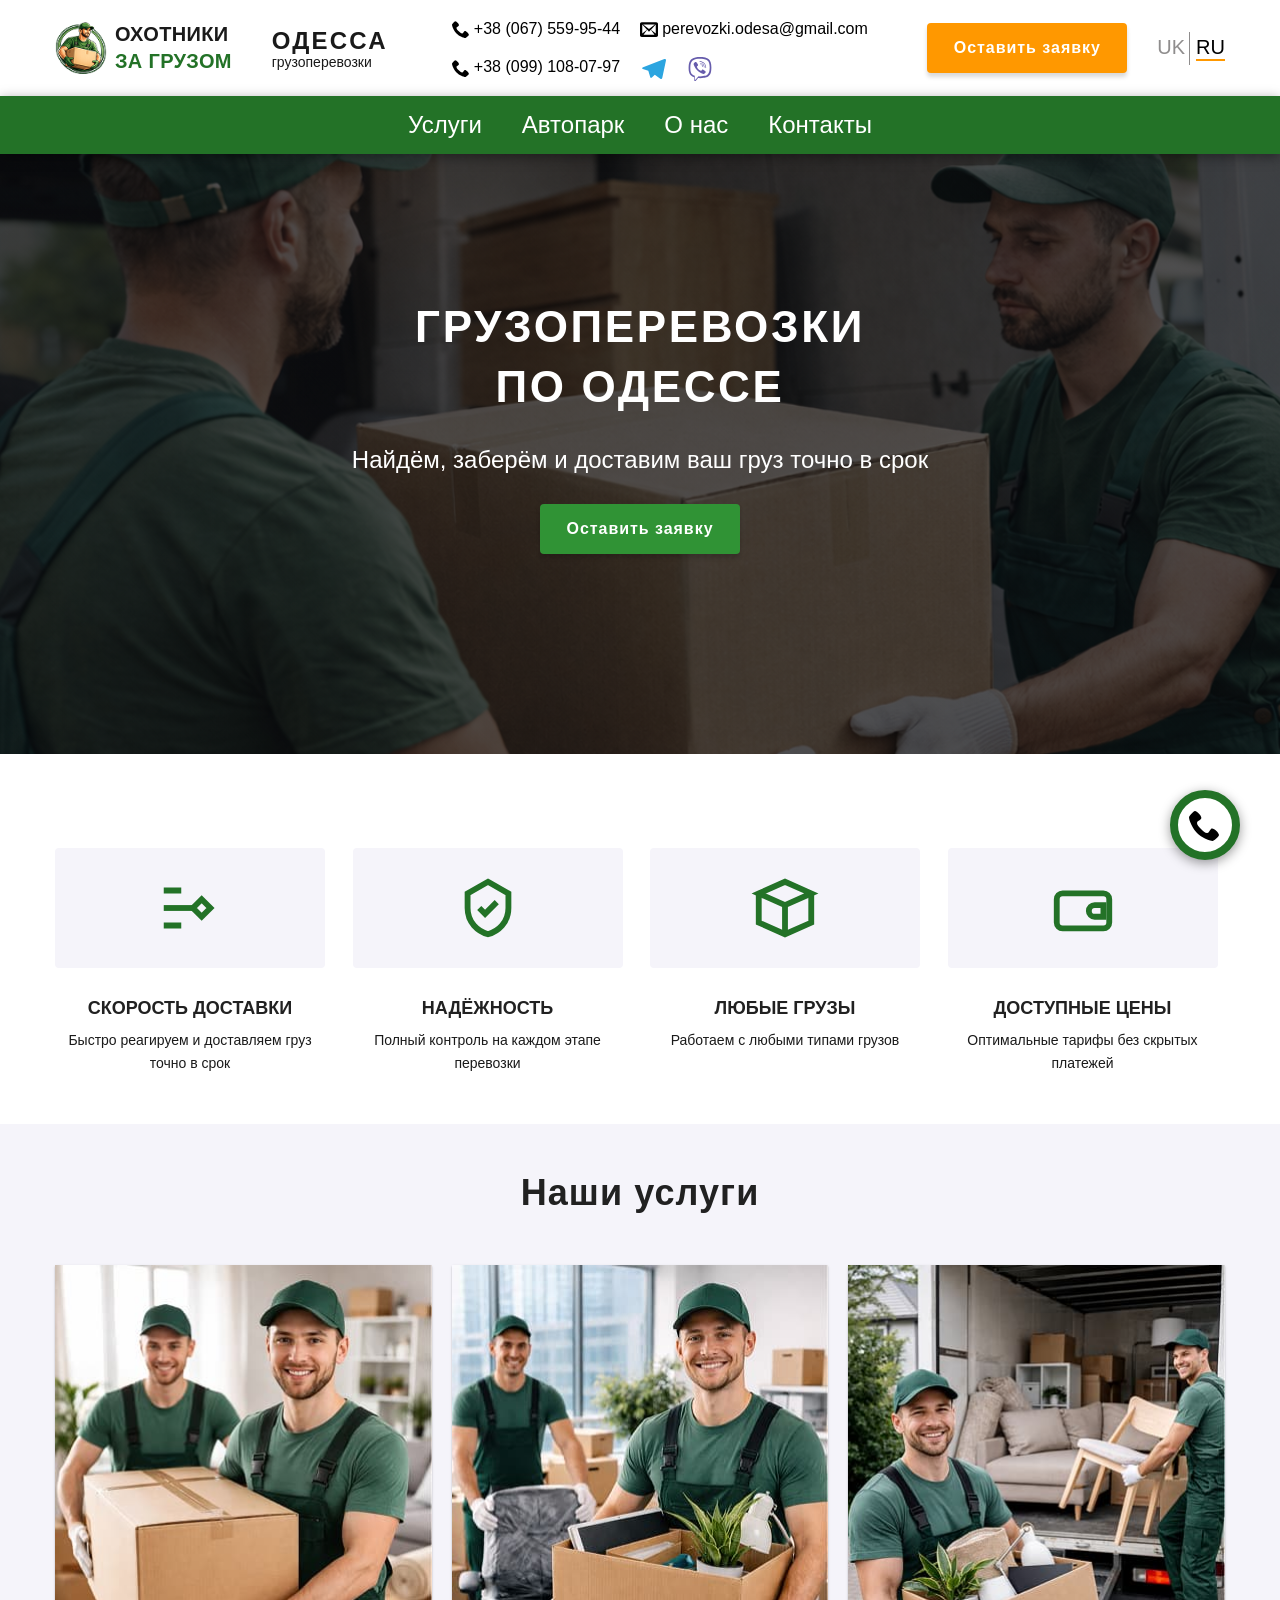
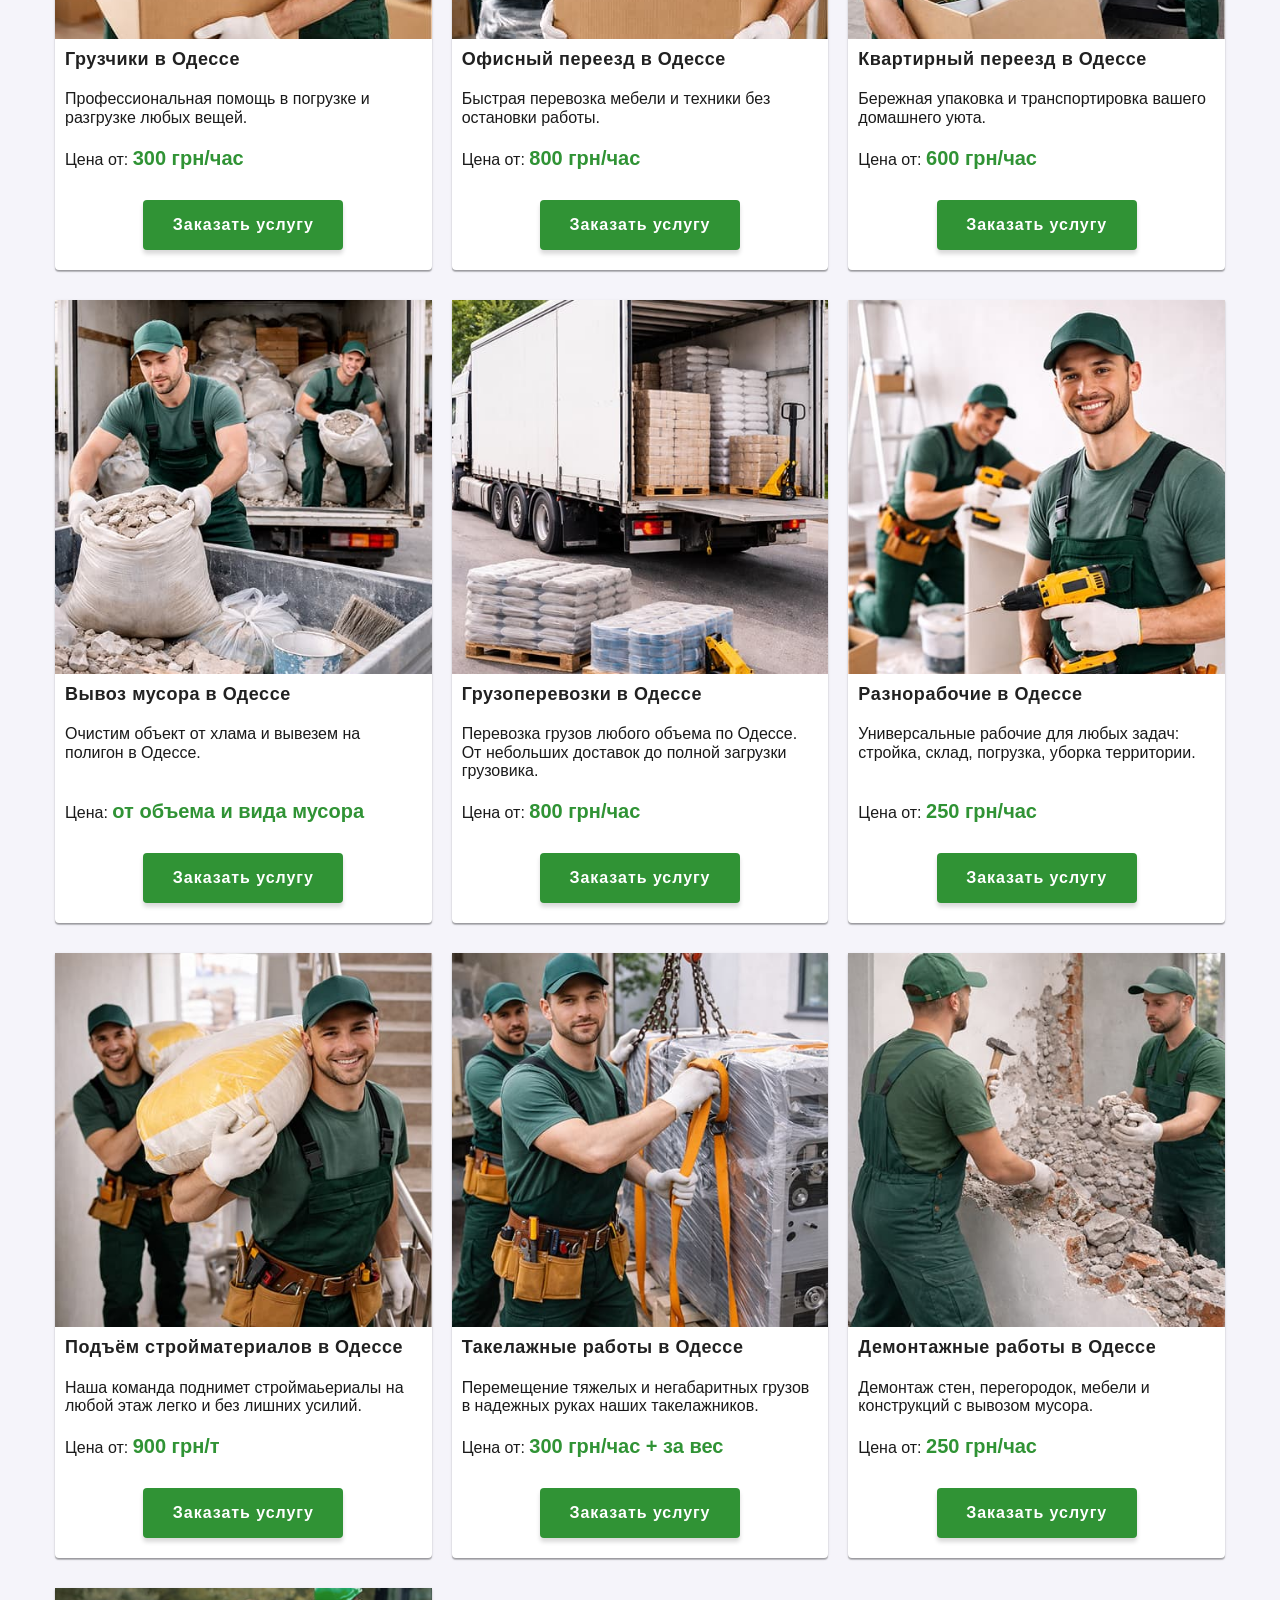
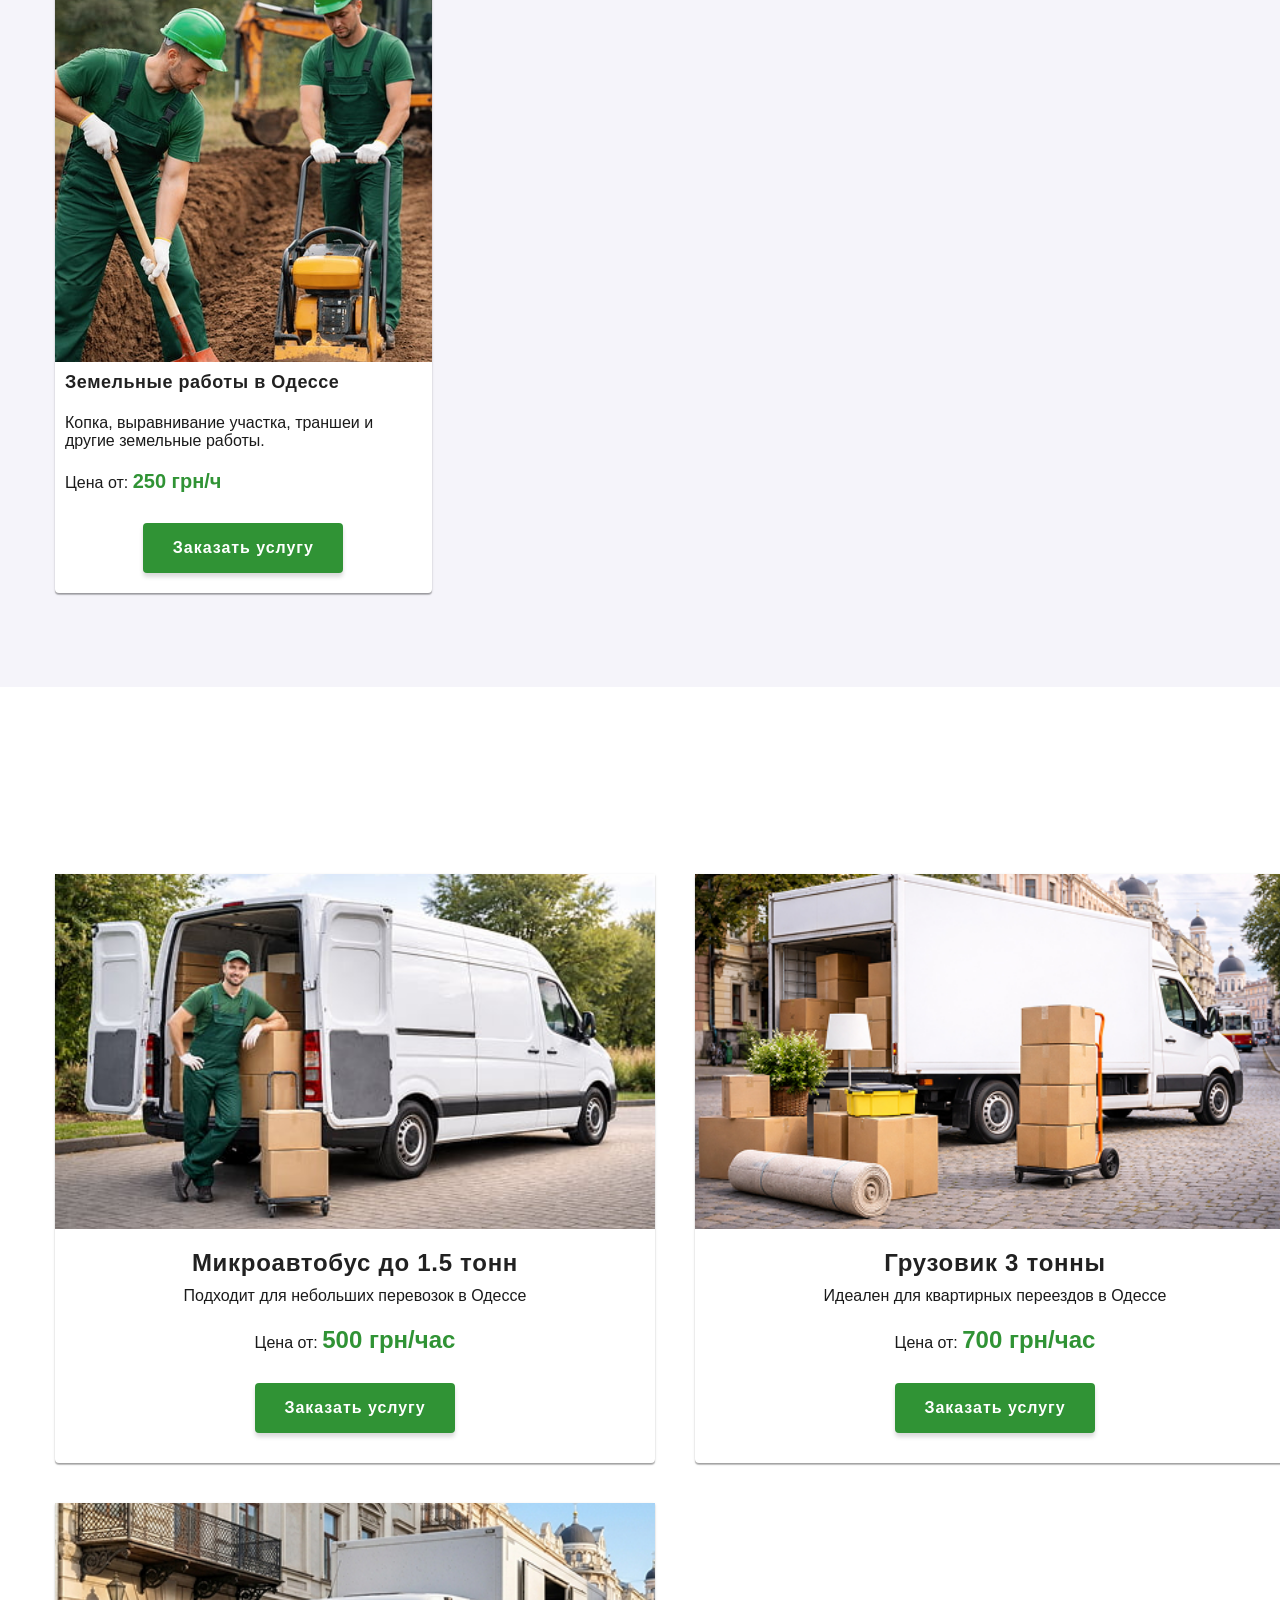
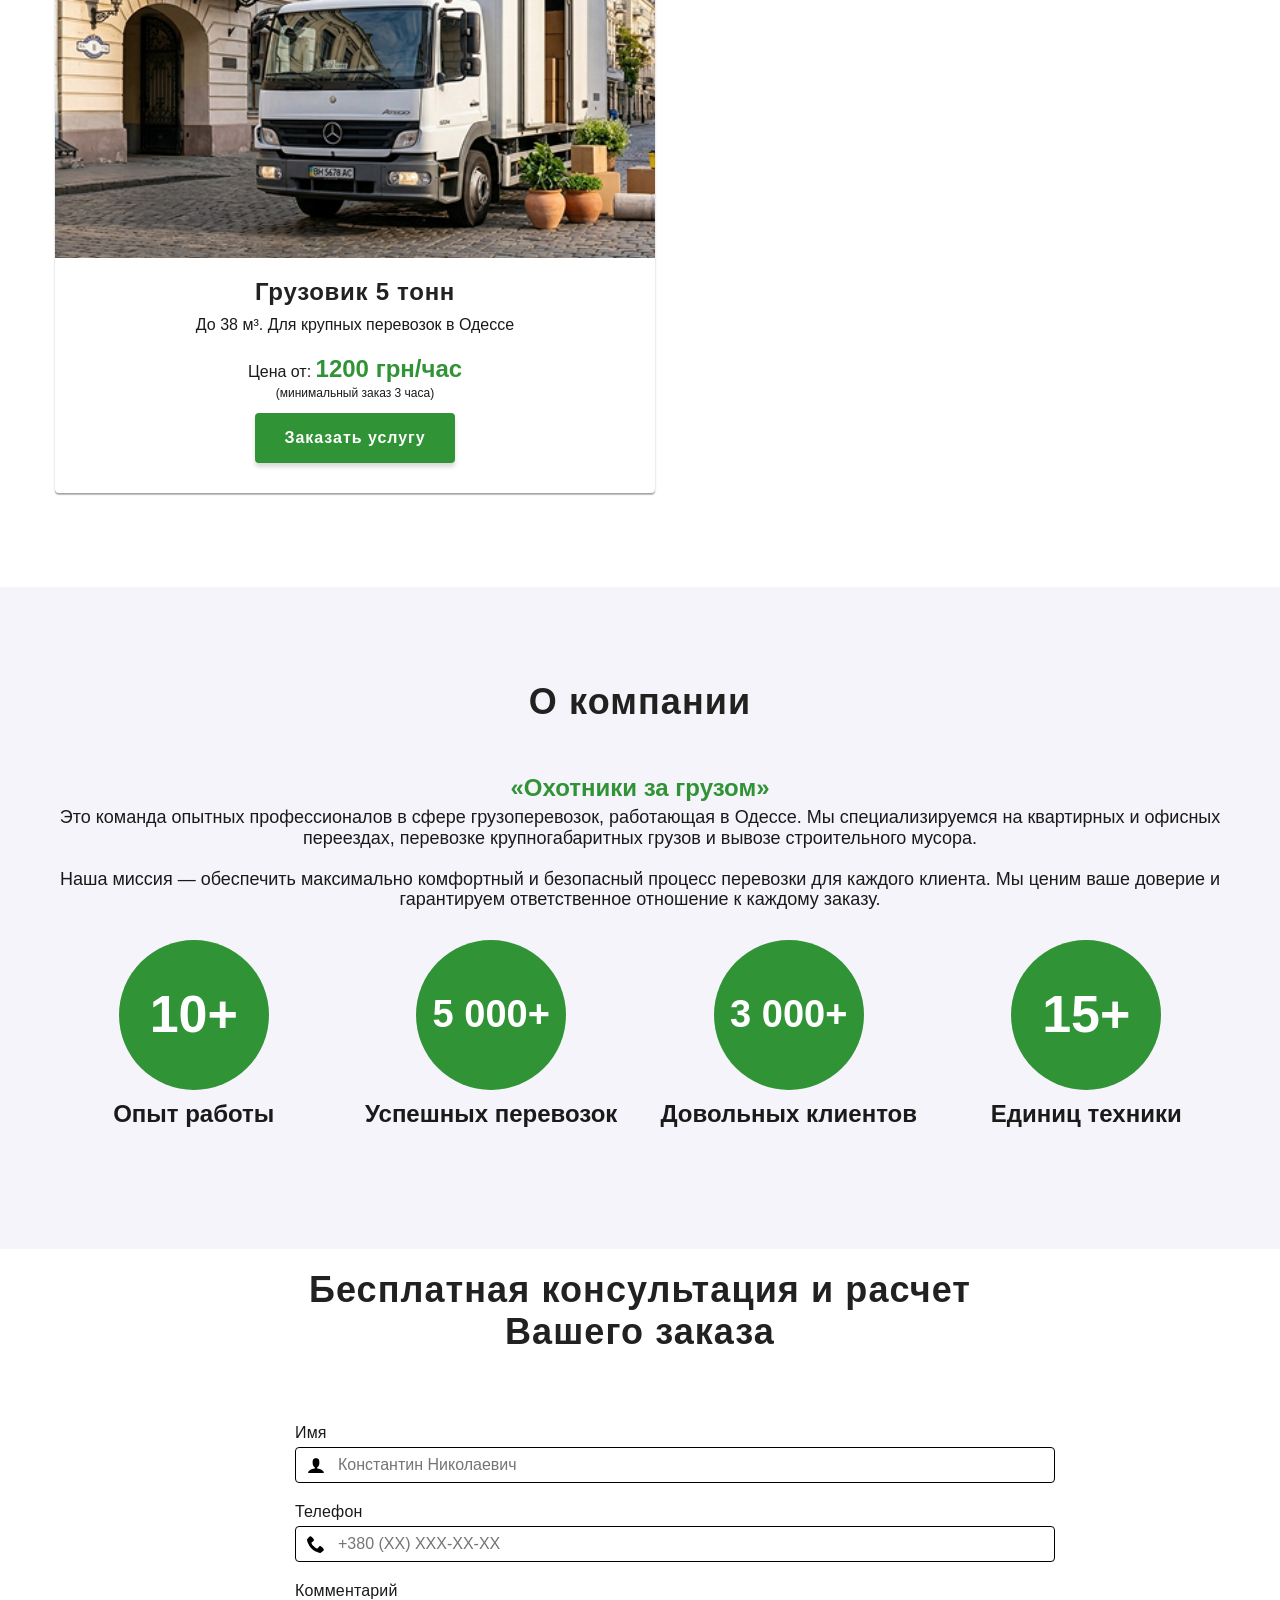
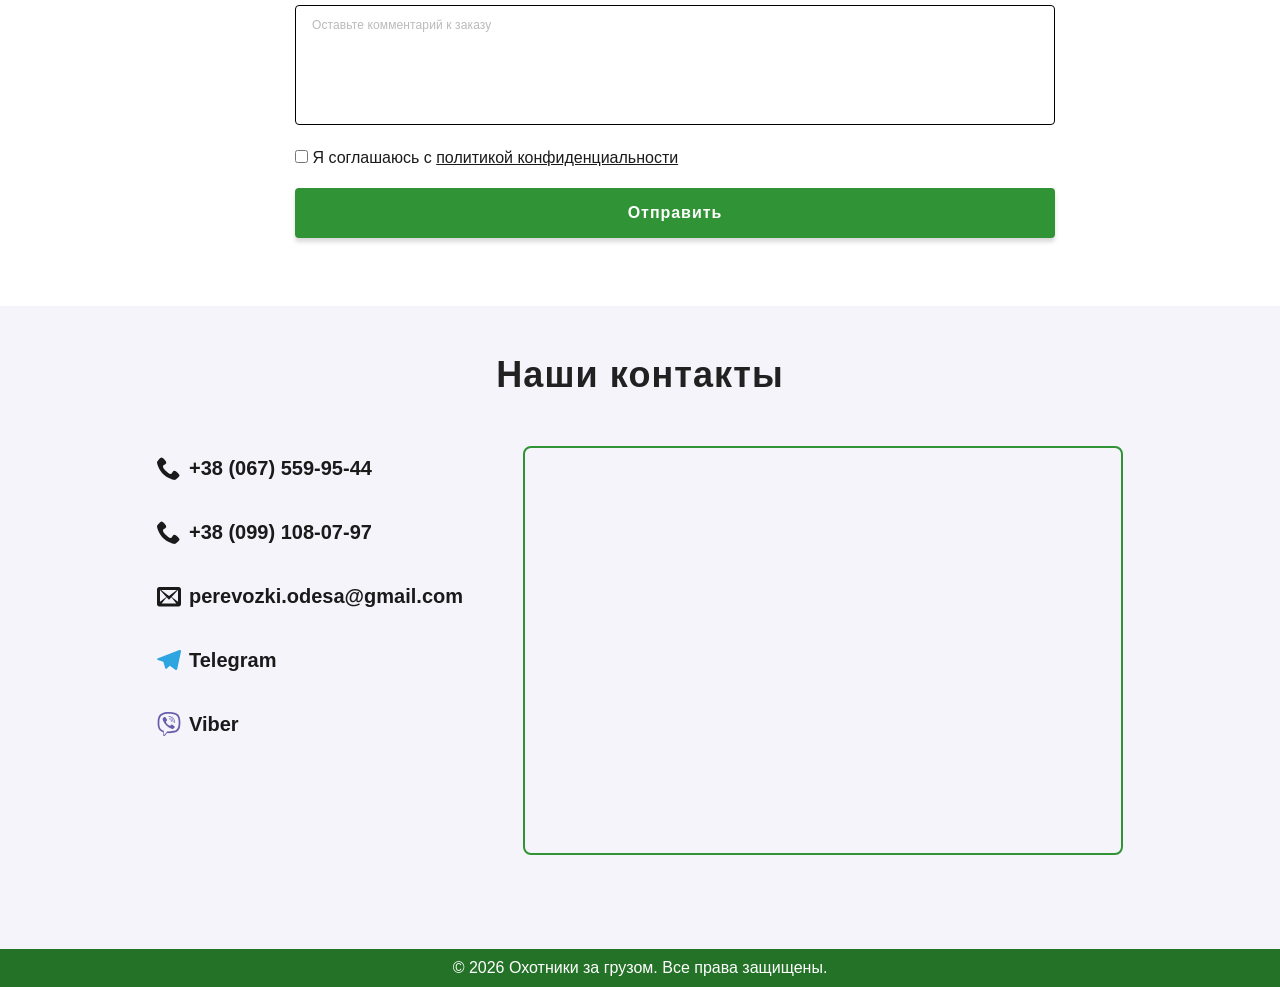
==== ru/index.html @ 3f4684d1 "initial project" ====
<!doctype html>
<html lang="ru">

<head>
    <meta charset="UTF-8" />
    <meta name="viewport" content="width=device-width, initial-scale=1.0" />
    <meta name="description"
        content="Профессиональные грузоперевозки и услуги грузчиков в Одессе. Квартирные и офисные переезды, вывоз мусора, занос стройматериалов. Низкие цены, работаем 24/7.">
    <meta name="keywords"
        content="грузоперевозки одесса, грузчики одесса, переезд одесса, вывоз мусора одесса, разнорабочие одесса">
    <link rel="canonical" href="https://perevozki-odessa.pp.ua/">

    <meta property="og:type" content="website">
    <meta property="og:url" content="https://perevozki-odessa.pp.ua/">
    <meta property="og:title" content="Охотники за грузом — Быстрые грузоперевозки в Одессе">
    <meta property="og:description"
        content="Найдём, заберём и доставим ваш груз точно в срок. Грузчики от 300 грн/час. Звоните!">
    <meta property="og:image" content="https://perevozki-odessa.pp.ua/img/og-image.jpg">
    <meta property="og:site_name" content="Охотники за грузом">
    <meta property="og:locale" content="ru_RU">

    <meta name="twitter:card" content="summary_large_image">
    <meta name="twitter:title" content="Грузоперевозки Одесса | Охотники за грузом">
    <meta name="twitter:description" content="Переезды и грузчики в Одессе. Надежно и аккуратно.">
    <meta name="twitter:image" content="https://perevozki-odessa.pp.ua/img/og-image.jpg">
    <meta http-equiv="Content-Security-Policy" content="default-src 'self';
img-src 'self' data: https:;
script-src 'self' https:;
style-src 'self' https: 'unsafe-inline';
font-src 'self' https:;
connect-src 'self' https:;
frame-src https://www.google.com;
">

    <link rel="alternate" hreflang="uk" href="https://perevozki-odessa.pp.ua/" />
    <link rel="alternate" hreflang="ru" href="https://perevozki-odessa.pp.ua/ru/" />
    <link rel="alternate" hreflang="x-default" href="https://perevozki-odessa.pp.ua/" />

    <title>Охотники за грузом. Грузоперевозки Одесса. Грузчики Одесса</title>
    <link rel="icon" href="/favicon.ico" type="image/x-icon">


    <link rel="preconnect" href="https://fonts.googleapis.com">
    <link rel="preconnect" href="https://fonts.gstatic.com" crossorigin>
    <link
        href="https://fonts.googleapis.com/css2?family=Inter:wght@400;500;600;800&family=Montserrat:wght@600;700;800;900&display=swap"
        rel="stylesheet">
    <link rel="stylesheet"
        href="https://cdnjs.cloudflare.com/ajax/libs/modern-normalize/1.1.0/modern-normalize.min.css" />
    <link rel="stylesheet" href="../css/main.min.css" />
</head>

<body>
    <header class="header">
        <div class="container">
            <!-- logo -->
            <div class="nav">
                <a href="/" class="logo__link">
                    <div class="logo__link__img">
                        <img src="../img/logo.png" alt="логотип мужчина в форме с коробкой в руках" loading="lazy" />
                    </div>
                    <p class="logo__link__text">Охотники <span>за грузом</span></p>
                </a>

                <p class="logo__city">Одесса <span>грузоперевозки</span></p>

                <button type="button" class="menu-open-btn" data-openBurger>
                    <svg width="40" height="40">
                        <use href="../img/icons3.svg#icon-menu"></use>
                    </svg>
                </button>
                <!-- Mob menu -->
                <div class="burger__backdrop is-hidden" data-burgerBackdrop>
                    <div class="burger">
                        <button type="button" class="burger__close" data-closeBurger>
                            <svg width="32" height="32">
                                <use href="../img/icons3.svg#icon-cross"></use>
                            </svg>
                        </button>

                        <ul class="burger__list">
                            <li class="burger__list__item">
                                <a class="burger__list__item__link" href="tel:+380675599544">
                                    <svg class="burger__list__item__icon" width="24" height="24">
                                        <use href="../img/icons3.svg#icon-phone"></use>
                                    </svg>
                                    +38 (067) 559-95-44
                                </a>
                            </li>
                            <li class="burger__list__item">
                                <a class="burger__list__item__link" href="tel:+380991080797">
                                    <svg class="burger__list__item__icon" width="24" height="24">
                                        <use href="../img/icons3.svg#icon-phone"></use>
                                    </svg>
                                    +38 (099) 108-07-97</a>
                            </li>
                            <li class="burger__list__item">
                                <a class="burger__list__item__link" href="mailto:allo01082019odessa@gmail.com"><svg
                                        class="burger__list__item__icon" width="24" height="24">
                                        <use href="../img/icons3.svg#icon-envelop"></use>
                                    </svg>perevozki.odesa@gmail.com</a>
                            </li>
                        </ul>

                        <ul class="burger__socials">
                            <li class="burger__socials__item">
                                <a class="burger__socials__item__link" href="https://t.me/+380675599544" target="_blank"
                                    rel="noopener noreferrer"><svg class="burger__socials__item__icon" width="24"
                                        height="24">
                                        <use href="../img/icons3.svg#icon-telegram"></use>
                                    </svg>Telegram</a>
                            </li>
                            <li class="burger__socials__item">
                                <a class="burger__socials__item__link" href="viber://chat?number=%2B380675599544"
                                    target="_blank" rel="noopener noreferrer"><svg class="burger__socials__item__icon"
                                        width="24" height="24">
                                        <use href="../img/icons3.svg#icon-viber"></use>
                                    </svg>Viber</a>
                            </li>
                        </ul>

                        <ul class="burger__nav__list">
                            <li>
                                <a href="#services" class="burger__nav__list__link" data-bur-links>Услуги</a>
                            </li>
                            <li>
                                <a href="#vehicles" class="burger__nav__list__link" data-bur-links>Автопарк</a>
                            </li>
                            <li>
                                <a href="#about" class="burger__nav__list__link" data-bur-links>О нас</a>
                            </li>
                            <li>
                                <a href="#contacts" class="burger__nav__list__link" data-bur-links>Контакты</a>
                            </li>
                        </ul>
                        <div class="lang__list lang__list__burger">
                            <a href="/" class="lang__link" aria-label="переключения языка страницы на украинский">UK</a>
                            <a href="/ru" class="lang__link current__page"
                                aria-label="переключения языка страницы на русский">RU</a>
                        </div>
                    </div>
                </div>

                <!-- header contacts -->
                <div class="header__contacts">
                    <div class="header__nav">
                        <div class="header__nav__contacts">
                            <ul class="header__contacts__list">
                                <li class="header__contacts__list__item">
                                    <a class="header__contacts__list__item__link" href="tel:+380675599544">
                                        <svg class="header__contacts__list__item__icon" width="18" height="18">
                                            <use href="../img/icons3.svg#icon-phone"></use>
                                        </svg>
                                        +38 (067) 559-95-44
                                    </a>
                                </li>
                                <li class="header__contacts__list__item">
                                    <a class="header__contacts__list__item__link" href="tel:+380991080797">
                                        <svg class="header__contacts__list__item__icon" width="18" height="18">
                                            <use href="../img/icons3.svg#icon-phone"></use>
                                        </svg>
                                        +38 (099) 108-07-97</a>
                                </li>
                            </ul>

                            <!-- Почта -->

                            <div class="header__contacts__mail">
                                <a href="mailto:perevozki.odesa@gmail.com">
                                    <svg width="18" height="18">
                                        <use href="../img/icons3.svg#icon-envelop"></use>
                                    </svg>
                                    perevozki.odesa@gmail.com
                                </a>
                            </div>
                        </div>
                        <ul class="header__contacts__socials">
                            <li class="header__contacts__socials__item">
                                <a class="header__contacts__socials__item__link" href="https://t.me/+380675599544"
                                    target="_blank" rel="noopener noreferrer"><svg
                                        class="header__contacts__socials__item__icon" width="24" height="24">
                                        <use href="../img/icons3.svg#icon-telegram"></use>
                                    </svg></a>
                            </li>
                            <li class="header__contacts__socials__item">
                                <a class="header__contacts__socials__item__link"
                                    href="viber://chat?number=%2B380675599544" target="_blank"
                                    rel="noopener noreferrer"><svg class="header__contacts__socials__item__icon"
                                        width="24" height="24">
                                        <use href="../img/icons3.svg#icon-viber"></use>
                                    </svg>
                                </a>
                            </li>
                        </ul>
                    </div>
                </div>
                <button type="button" data-open data-service="Консультация"
                    class="header__btn btn--primary btn--yellow btn--desktop">Оставить заявку</button>
                <div class="lang__list">
                    <a href="/" class="lang__link" aria-label="переключения языка страницы на украинский">UK</a>
                    <a href="/ru" class="lang__link current__page"
                        aria-label="переключения языка страницы на русский">RU</a>
                </div>
                <nav class="header__menu">
                    <ul class="header__menu__list">
                        <li><a href="#services" class="header__menu__list__link">Услуги</a></li>
                        <li><a href="#vehicles" class="header__menu__list__link">Автопарк</a></li>
                        <li><a href="#about" class="header__menu__list__link">О нас</a></li>
                        <li><a href="#contacts" class="header__menu__list__link">Контакты</a></li>
                    </ul>
                </nav>
            </div>
        </div>
    </header>
    <main>
        <!-- Section Hero -->
        <section class="hero">
            <div class="hero__overlay">
                <h1 class="hero__overlay__title">Грузоперевозки <br />по Одессе</h1>
                <p class="hero__overlay__text">Найдём, заберём и доставим ваш груз точно в срок</p>
                <button type="button" class="btn--primary" data-open data-service="Консультация">Оставить
                    заявку</button>
            </div>
        </section>

        <!-- Section adventages -->
        <section class="section advantages">
            <div class="container">

                <h2 class="visually-hidden">Наши особенности</h2>
                <ul class="advantages__list">
                    <li class="advantages__card">
                        <div class="advantages__card__icon">
                            <svg viewBox="0 0 24 24" fill="none" stroke="currentColor" stroke-width="2">
                                <path d="M3 12h10" />
                                <path d="M13 12l3-3 3 3-3 3-3-3z" />
                                <path d="M3 6h6M3 18h6" />
                            </svg>
                        </div>
                        <h3 class="advantages__card__title">Скорость доставки</h3>
                        <p class="advantages__card__text">Быстро реагируем и доставляем груз точно в срок</p>
                    </li>

                    <li class="advantages__card">
                        <div class="advantages__card__icon">
                            <svg viewBox="0 0 24 24" fill="none" stroke="currentColor" stroke-width="2">
                                <path d="M12 3l7 4v5c0 5-3.5 8-7 9-3.5-1-7-4-7-9V7l7-4z" />
                                <path d="M9 12l2 2 4-4" />
                            </svg>
                        </div>
                        <h3 class="advantages__card__title">Надёжность</h3>
                        <p class="advantages__card__text">Полный контроль на каждом этапе перевозки</p>
                    </li>

                    <li class="advantages__card">
                        <div class="advantages__card__icon">
                            <svg viewBox="0 0 24 24" fill="none" stroke="currentColor" stroke-width="2">
                                <path d="M3 7l9-4 9 4-9 4-9-4z" />
                                <path d="M3 7v10l9 4 9-4V7" />
                                <path d="M12 11v10" />
                            </svg>
                        </div>
                        <h3 class="advantages__card__title">Любые грузы</h3>
                        <p class="advantages__card__text">Работаем с любыми типами грузов</p>
                    </li>

                    <li class="advantages__card">
                        <div class="advantages__card__icon">
                            <svg viewBox="0 0 24 24" fill="none" stroke="currentColor" stroke-width="2">
                                <rect x="3" y="7" width="18" height="12" rx="2" />
                                <path d="M16 11h3v4h-3a2 2 0 0 1 0-4z" />
                            </svg>
                        </div>
                        <h3 class="advantages__card__title">Доступные цены</h3>
                        <p class="advantages__card__text">Оптимальные тарифы без скрытых платежей</p>
                    </li>

                </ul>
            </div>
        </section>

        <!-- Section services -->
        <section class="section services section--second-color" id="services">
            <div class="container">

                <h2 class="title">Наши услуги <span class="visually-hidden">грузоперевозок в Одессе </span></h2>

                <ul class="services__list">
                    <li class="services__item">
                        <picture class="services__item__img">
                            <source
                                srcset="../img/desktop/workers-1-desktop.jpg 1x, ../img/desktop/workers-1-desktop2x.jpg 2x"
                                media="(min-width: 1200px)">
                            <source
                                srcset="../img/tablet/workers-1-tablet.jpg 1x, ../img/tablet/workers-1-tablet2x.jpg 2x"
                                media="(min-width: 768px)">
                            <source srcset="../img/mobile/workers-1.jpg 1x, ../img/mobile/workers-1-2x.jpg 2x"
                                media="(min-width: 480px)">
                            <img src="../img/mobile/workers-1.jpg" alt="двое мужчин, грузчики в форме несут коробки"
                                width="450" />
                        </picture>
                        <div class="services__item__box">
                            <h3 class="services__item__title">Грузчики в Одессе</h3>
                            <p class="services__item__text">Профессиональная помощь в погрузке и разгрузке любых вещей.
                            </p>
                            <p class="services__item__price">Цена от: <span>300 грн/час</span></p>
                            <button type="button" class="btn--primary" data-open
                                data-service="Грузчики от 300 грн/час">Заказать
                                услугу</button>
                        </div>
                    </li>
                    <li class="services__item">
                        <picture class="services__item__img">
                            <source
                                srcset="../img/desktop/workers-2-desktop.jpg 1x, ../img/desktop/workers-2-desktop2x.jpg 2x"
                                media="(min-width: 1200px)">
                            <source
                                srcset="../img/tablet/workers-2-tablet.jpg 1x, ../img/tablet/workers-2-tablet2x.jpg 2x"
                                media="(min-width: 768px)">
                            <source srcset="../img/mobile/workers-2.jpg 1x, ../img/mobile/workers-2-2x.jpg 2x"
                                media="(min-width: 480px)">
                            <img src="../img/mobile/workers-2.jpg" alt="двое мужчин, грузчики в форме несут коробки"
                                width="450" />
                        </picture>
                        <div class="services__item__box">
                            <h3 class="services__item__title">Офисный переезд в Одессе</h3>
                            <p class="services__item__text">Быстрая перевозка мебели и техники без остановки работы.</p>
                            <p class="services__item__price">Цена от: <span>800 грн/час</span></p>
                            <button type="button" class="btn--primary" data-open
                                data-service="Офисный переезд 800 грн/час">Заказать
                                услугу</button>
                        </div>
                    </li>
                    <li class="services__item">
                        <picture class="services__item__img">
                            <source
                                srcset="../img/desktop/workers-3-desktop.jpg 1x, ../img/desktop/workers-3-desktop2x.jpg 2x"
                                media="(min-width: 1200px)">
                            <source
                                srcset="../img/tablet/workers-3-tablet.jpg 1x, ../img/tablet/workers-3-tablet2x.jpg 2x"
                                media="(min-width: 768px)">
                            <source srcset="../img/mobile/workers-3.jpg 1x, ../img/mobile/workers-3-2x.jpg 2x"
                                media="(min-width: 480px)">
                            <img src="../img/mobile/workers-3.jpg" alt="двое мужчин, грузчики в форме несут мебель"
                                width="450" />
                        </picture>
                        <div class="services__item__box">
                            <h3 class="services__item__title">Квартирный переезд в Одессе</h3>
                            <p class="services__item__text">Бережная упаковка и транспортировка вашего домашнего уюта.
                            </p>
                            <p class="services__item__price">Цена от: <span>600 грн/час</span></p>
                            <button type="button" class="btn--primary" data-open
                                data-service="Квартирный переезд от 600 грн/час">Заказать услугу</button>
                        </div>
                    </li>
                    <li class="services__item">
                        <picture class="services__item__img">
                            <source
                                srcset="../img/desktop/workers-4-desktop.jpg 1x, ../img/desktop/workers-4-desktop2x.jpg 2x"
                                media="(min-width: 1200px)">
                            <source
                                srcset="../img/tablet/workers-4-tablet.jpg 1x, ../img/tablet/workers-4-tablet2x.jpg 2x"
                                media="(min-width: 768px)">
                            <source srcset="../img/mobile/workers-4.jpg 1x, ../img/mobile/workers-4-2x.jpg 2x"
                                media="(min-width: 480px)">
                            <img src="../img/mobile/workers-4.jpg"
                                alt="двое мужчин, грузчики в форме грузят строительный мусор" width="450" />
                        </picture>
                        <div class="services__item__box">
                            <h3 class="services__item__title">Вывоз мусора в Одессе</h3>
                            <p class="services__item__text">Очистим объект от хлама и вывезем на полигон в Одессе.</p>
                            <p class="services__item__price">Цена: <span>от объема и вида мусора</span></p>
                            <button type="button" class="btn--primary" data-open data-service="Вывоз мусора">Заказать
                                услугу</button>
                        </div>
                    </li>
                    <li class="services__item">
                        <picture class="services__item__img">
                            <source
                                srcset="../img/desktop/workers-5-desktop.jpg 1x, ../img/desktop/workers-5-desktop2x.jpg 2x"
                                media="(min-width: 1200px)">
                            <source
                                srcset="../img/tablet/workers-5-tablet.jpg 1x, ../img/tablet/workers-5-tablet2x.jpg 2x"
                                media="(min-width: 768px)">
                            <source srcset="../img/mobile/workers-5.jpg 1x, ../img/mobile/workers-5-2x.jpg 2x"
                                media="(min-width: 480px)">
                            <img src="../img/mobile/workers-5.jpg" alt="грузовик с палетами товаров в коробках и бочках"
                                width="450" />
                        </picture>
                        <div class="services__item__box">
                            <h3 class="services__item__title">Грузоперевозки в Одессе</h3>
                            <p class="services__item__text">Перевозка грузов любого объема по Одессе. От небольших
                                доставок до полной
                                загрузки грузовика.</p>
                            <p class="services__item__price">Цена от: <span>800 грн/час</span></p>
                            <button type="button" class="btn--primary" data-open
                                data-service="Грузоперевозки от 1500 грн/час">Заказать
                                услугу</button>
                        </div>
                    </li>
                    <li class="services__item">
                        <picture class="services__item__img">
                            <source
                                srcset="../img/desktop/workers-6-desktop.jpg 1x, ../img/desktop/workers-6-desktop2x.jpg 2x"
                                media="(min-width: 1200px)">
                            <source
                                srcset="../img/tablet/workers-6-tablet.jpg 1x, ../img/tablet/workers-6-tablet2x.jpg 2x"
                                media="(min-width: 768px)">
                            <source srcset="../img/mobile/workers-6.jpg 1x, ../img/mobile/workers-6-2x.jpg 2x"
                                media="(min-width: 480px)">
                            <img src="../img/mobile/workers-6.jpg"
                                alt="двое мужчин, делают ремонт в квартире с профессиональным инструментом"
                                width="450" />
                        </picture>
                        <div class="services__item__box">
                            <h3 class="services__item__title">Разнорабочие в Одессе</h3>
                            <p class="services__item__text">Универсальные рабочие для любых задач: стройка, склад,
                                погрузка, уборка
                                территории.</p>
                            <p class="services__item__price">Цена от: <span>250 грн/час</span></p>
                            <button type="button" class="btn--primary" data-open
                                data-service="Разнорабочие от 250 грн/час">Заказать
                                услугу</button>
                        </div>
                    </li>
                    <li class="services__item">
                        <picture class="services__item__img">
                            <source
                                srcset="../img/desktop/workers-7-desktop.jpg 1x, ../img/desktop/workers-7-desktop2x.jpg 2x"
                                media="(min-width: 1200px)">
                            <source
                                srcset="../img/tablet/workers-7-tablet.jpg 1x, ../img/tablet/workers-7-tablet2x.jpg 2x"
                                media="(min-width: 768px)">
                            <source srcset="../img/mobile/workers-7.jpg 1x, ../img/mobile/workers-7-2x.jpg 2x"
                                media="(min-width: 480px)">
                            <img src="../img/mobile/workers-7.jpg"
                                alt="двое мужчин, грузчики в форме несут мешки с цементом" width="450" />
                        </picture>
                        <div class="services__item__box">
                            <h3 class="services__item__title">Подъём стройматериалов в Одессе</h3>
                            <p class="services__item__text">Наша команда поднимет строймаьериалы на любой этаж легко и
                                без лишних
                                усилий.</p>
                            <p class="services__item__price">Цена от: <span>900 грн/т</span></p>
                            <button type="button" class="btn--primary" data-open
                                data-service="Подъём строй. мат. от 900 грн/т">Заказать
                                услугу</button>
                        </div>
                    </li>
                    <li class="services__item">
                        <picture class="services__item__img">
                            <source
                                srcset="../img/desktop/workers-8-desktop.jpg 1x, ../img/desktop/workers-8-desktop2x.jpg 2x"
                                media="(min-width: 1200px)">
                            <source
                                srcset="../img/tablet/workers-8-tablet.jpg 1x, ../img/tablet/workers-8-tablet2x.jpg 2x"
                                media="(min-width: 768px)">
                            <source srcset="../img/mobile/workers-8.jpg 1x, ../img/mobile/workers-8-2x.jpg 2x"
                                media="(min-width: 480px)">
                            <img src="../img/mobile/workers-8.jpg"
                                alt="двое мужчин, грузчики в форме поднимают тяжелое оборудование" width="450" />
                        </picture>
                        <div class="services__item__box">
                            <h3 class="services__item__title">Такелажные работы в Одессе</h3>
                            <p class="services__item__text">Перемещение тяжелых и негабаритных грузов в надежных руках
                                наших
                                такелажников.</p>
                            <p class="services__item__price">Цена от: <span>300 грн/час + за вес</span></p>
                            <button type="button" class="btn--primary" data-open
                                data-service="Такелаж от 300 грн/час">Заказать
                                услугу</button>
                        </div>
                    </li>
                    <li class="services__item">
                        <picture class="services__item__img">
                            <source
                                srcset="../img/desktop/workers-9-desktop.jpg 1x, ../img/desktop/workers-9-desktop2x.jpg 2x"
                                media="(min-width: 1200px)">
                            <source
                                srcset="../img/tablet/workers-9-tablet.jpg 1x, ../img/tablet/workers-9-tablet2x.jpg 2x"
                                media="(min-width: 768px)">
                            <source srcset="../img/mobile/workers-9.jpg 1x, ../img/mobile/workers-9-2x.jpg 2x"
                                media="(min-width: 480px)">
                            <img src="../img/mobile/workers-9.jpg" alt="двое мужчин, в форме сносят стену"
                                width="450" />
                        </picture>
                        <div class="services__item__box">
                            <h3 class="services__item__title">Демонтажные работы в Одессе</h3>
                            <p class="services__item__text">Демонтаж стен, перегородок, мебели и конструкций с вывозом
                                мусора.</p>
                            <p class="services__item__price">Цена от: <span>250 грн/час</span></p>
                            <button type="button" class="btn--primary" data-open
                                data-service="Демонтаж от 250 грн/час">Заказать
                                услугу</button>
                        </div>
                    </li>
                    <li class="services__item">
                        <picture class="services__item__img">
                            <source
                                srcset="../img/desktop/workers-10-desktop.jpg 1x, ../img/desktop/workers-10-desktop2x.jpg 2x"
                                media="(min-width: 1200px)">
                            <source
                                srcset="../img/tablet/workers-10-tablet.jpg 1x, ../img/tablet/workers-10-tablet2x.jpg 2x"
                                media="(min-width: 768px)">
                            <source srcset="../img/mobile/workers-10.jpg 1x, ../img/mobile/workers-10-2x.jpg 2x"
                                media="(min-width: 480px)">
                            <img src="../img/mobile/workers-10.jpg" alt="двое мужчин, в форме выкапывают землю"
                                width="450" />
                        </picture>
                        <div class="services__item__box">
                            <h3 class="services__item__title">Земельные работы в Одессе</h3>
                            <p class="services__item__text">Копка, выравнивание участка, траншеи и другие земельные
                                работы.</p>
                            <p class="services__item__price">Цена от: <span>250 грн/ч</span></p>
                            <button type="button" class="btn--primary" data-open
                                data-service="Земельные от 250 грн/час">Заказать
                                услугу</button>
                        </div>
                    </li>
                </ul>
            </div>
        </section>

        <!-- Section vehicles -->
        <section class="section vehicle" id="vehicles">
            <div class="container">
                <h2 class="title title--white">Наш автопарк в Одессе</h2>

                <ul class="vehicle__list">
                    <li class="vehicle__list__item">
                        <picture class="vehicle__list__item__img">
                            <source
                                srcset="../img/desktop/transport-1-desktop.jpg 1x, ../img/desktop/transport-1-desktop2x.jpg 2x"
                                media="(min-width: 1200px)">
                            <source
                                srcset="../img/tablet/transport-1-tablet.jpg 1x, ../img/tablet/transport-1-tablet2x.jpg 2x"
                                media="(min-width: 768px)">
                            <source srcset="../img/mobile/transport-1.jpg 1x, ../img/mobile/transport-1-2x.jpg 2x"
                                media="(min-width: 480px)">
                            <img src="../img/mobile/transport-1.jpg" alt="двое мужчин, грузчики в форме несут коробки"
                                width="450" />
                        </picture>
                        <div class="vehicle__list__item__box">
                            <h3 class="vehicle__list__item__title">Микроавтобус до 1.5 тонн</h3>
                            <p class="vehicle__list__item__text">Подходит для небольших перевозок в Одессе</p>
                            <p class="vehicle__list__item__price">Цена от: <span>500 грн/час</span></p>
                            <button type="button" class="btn--primary" data-open
                                data-service="Микроавтобус до 1.5 тонн">Заказать
                                услугу</button>
                        </div>
                    </li>

                    <li class="vehicle__list__item">
                        <picture class="vehicle__list__item__img">
                            <source
                                srcset="../img/desktop/transport-2-desktop.jpg 1x, ../img/desktop/transport-2-desktop2x.jpg 2x"
                                media="(min-width: 1200px)">
                            <source
                                srcset="../img/tablet/transport-2-tablet.jpg 1x, ../img/tablet/transport-2-tablet2x.jpg 2x"
                                media="(min-width: 768px)">
                            <source srcset="../img/mobile/transport-2.jpg 1x, ../img/mobile/transport-2-2x.jpg 2x"
                                media="(min-width: 480px)">
                            <img src="../img/mobile/transport-2.jpg" alt="двое мужчин, грузчики в форме несут коробки"
                                width="450" />
                        </picture>
                        <div class="vehicle__list__item__box">
                            <h3 class="vehicle__list__item__title">Грузовик 3 тонны</h3>
                            <p class="vehicle__list__item__text">Идеален для квартирных переездов в Одессе</p>
                            <p class="vehicle__list__item__price">Цена от: <span>700 грн/час</span></p>
                            <button type="button" class="btn--primary" data-open
                                data-service="Грузовик 3 тонны">Заказать
                                услугу</button>
                        </div>
                    </li>

                    <li class="vehicle__list__item">
                        <picture class="vehicle__list__item__img">
                            <source
                                srcset="../img/desktop/transport-3-desktop.jpg 1x, ../img/desktop/transport-3-desktop2x.jpg 2x"
                                media="(min-width: 1200px)">
                            <source
                                srcset="../img/tablet/transport-3-tablet.jpg 1x, ../img/tablet/transport-3-tablet2x.jpg 2x"
                                media="(min-width: 768px)">
                            <source srcset="../img/mobile/transport-3.jpg 1x, ../img/mobile/transport-3-2x.jpg 2x"
                                media="(min-width: 480px)">
                            <img src="../img/mobile/transport-3.jpg" alt="двое мужчин, грузчики в форме несут коробки"
                                width="450" />
                        </picture>
                        <div class="vehicle__list__item__box">
                            <h3 class="vehicle__list__item__title">Грузовик 5 тонн</h3>
                            <p class="vehicle__list__item__text">До 38 м³. Для крупных перевозок в Одессе</p>
                            <p class="vehicle__list__item__price">Цена от: <span>1200 грн/час</span></p>
                            <p class="vehicle__list__item__price__under">(минимальный заказ 3 часа)</p>
                            <button type="button" class="btn--primary" data-open data-service="Грузовик 5 тонн">Заказать
                                услугу</button>
                        </div>
                    </li>
                </ul>
            </div>
        </section>
        <!-- Section about -->
        <section class="section section--second-color" id="about">
            <div class="container">
                <h2 class="title">О компании</h2>
                <p class="about__text"><span>«Охотники за грузом»</span> Это команда опытных профессионалов в сфере
                    грузоперевозок,
                    работающая в Одессе. Мы
                    специализируемся на квартирных и офисных переездах, перевозке крупногабаритных грузов и вывозе
                    строительного
                    мусора.</p>
                <p class="about__subtext">
                    Наша миссия — обеспечить максимально комфортный и безопасный процесс перевозки для каждого клиента.
                    Мы ценим
                    ваше
                    доверие и гарантируем ответственное отношение к каждому заказу.
                </p>
                <ul class="about__list">
                    <li class="about__list__item">
                        <span>10+</span>
                        <p>Опыт работы</p>
                    </li>
                    <li class="about__list__item">
                        <span>5 000+</span>
                        <p>Успешных перевозок</p>
                    </li>
                    <li class="about__list__item">
                        <span>3 000+</span>
                        <p>Довольных клиентов</p>
                    </li>
                    <li class="about__list__item">
                        <span>15+</span>
                        <p>Единиц техники</p>
                    </li>
                </ul>
            </div>
        </section>
        <!-- Section form -->
        <section class="section form">
            <div class="container">
                <h2 class="title form--title">Бесплатная консультация и расчет Вашего заказа</h2>
                <form class="form" id="form">
                    <div>
                        <label class="form__label" for="name">Имя</label>
                        <div class="form__field">
                            <input class="form__input" type="text" name="name" id="name"
                                placeholder="Константин Николаевич" required />
                            <svg class="form__input__icon" width="18" height="18">
                                <use href="../img/icons3.svg#icon-user"></use>
                            </svg>
                        </div>
                    </div>

                    <div>
                        <label class="form__label" for="telephone">Телефон</label>
                        <div class="form__field">
                            <input class="form__input" type="tel" name="telephone" id="telephone"
                                placeholder="+380 (XX) XXX-XX-XX" required />
                            <svg class="form__input__icon" width="18" height="18">
                                <use href="../img/icons3.svg#icon-phone"></use>
                            </svg>
                        </div>
                    </div>

                    <!-- Hidden service field -->
                    <input class="form__input" type="hidden" name="service" id="service" value="Консультация" />

                    <div>
                        <label class="form__label">Комментарий</label>
                        <textarea class="form__textarea" name="comment" id="comment"
                            placeholder="Оставьте комментарий к заказу"></textarea>
                    </div>

                    <div style="display:none;">
                        <label>Не заполняйте это поле</label>
                        <input type="text" name="company">
                    </div>

                    <label>
                        <input type="checkbox" required>
                        Я соглашаюсь с <a class="policy__link" href="/policy/ru.html" target="_blank"
                            rel="noopener noreferrer">политикой
                            конфиденциальности</a>
                    </label>

                    <button type="submit" class="btn--primary btn--full">Отправить</button>
                </form>
            </div>
        </section>
        <!-- Section contacts -->
        <section class="section contacts section--second-color" id="contacts">
            <div class="container">
                <h2 class="title">Наши контакты</h2>
                <div class="contacts__block">

                    <ul class="contacts__list">
                        <li class="contacts__list__item">

                            <a class="contacts__list__item__link" href="tel:+380675599544">
                                <svg class="contacts__list__item__icon" width="24" height="24">
                                    <use href="../img/icons3.svg#icon-phone"></use>
                                </svg>
                                +38 (067) 559-95-44
                            </a>
                        </li>

                        <li class="contacts__list__item">
                            <a class="contacts__list__item__link" href="tel:+380991080797">
                                <svg class="contacts__list__item__icon" width="24" height="24">
                                    <use href="../img/icons3.svg#icon-phone"></use>
                                </svg>
                                +38 (099) 108-07-97</a>
                        </li>
                        <li class="contacts__list__item">
                            <a class="contacts__list__item__link" href="mailto:perevozki.odesa@gmail.com"><svg
                                    class="contacts__list__item__icon" width="24" height="24">
                                    <use href="../img/icons3.svg#icon-envelop"></use>
                                </svg>perevozki.odesa@gmail.com</a>
                        </li>
                        <li class="contacts__list__item">

                            <a class="contacts__list__item__link" href="https://t.me/+380675599544" target="_blank"
                                rel="noopener noreferrer"><svg class="contacts__list__item__icon" width="24"
                                    height="24">
                                    <use href="../img/icons3.svg#icon-telegram"></use>
                                </svg>Telegram</a>
                        </li>
                        <li class="contacts__list__item">

                            <a class="contacts__list__item__link" href="viber://chat?number=%2B380675599544"
                                target="_blank" rel="noopener noreferrer"><svg class="contacts__list__item__icon"
                                    width="24" height="24">
                                    <use href="../img/icons3.svg#icon-viber"></use>
                                </svg>Viber</a>
                        </li>
                    </ul>

                    <div class="contacts__map">
                        <iframe title="карта грузоперевозок в Одессе. Грузоперевозки в черте города"
                            src="https://www.google.com/maps?q=Одесcа+65000&output=embed" height="400"
                            style="width: 100%; border: 0;" loading="lazy">
                        </iframe>
                    </div>
                </div>
            </div>
        </section>
    </main>
    <footer class="footer">
        <p class="footer__text">© 2026 Охотники за грузом. Все права защищены.</p>
    </footer>

    <!-- Modal -->
    <div class="backdrop is-hidden" data-backdrop>
        <div class="modal">
            <button class="close-button" data-close>
                <svg class="close-icon" width="18" height="18">
                    <use href="../img/icons3.svg#icon-cross"></use>
                </svg>
            </button>
            <div class="modal-order" data-order-form>

                <h3 class="title small">Заполните форму заявки</h3>
                <form class="form" id="modal-form">
                    <div>
                        <label class="form__label" for="modal-name">Имя</label>
                        <div class="form__field">
                            <input class="form__input" type="text" name="name" id="modal-name"
                                placeholder="Константин Николаевич" required />
                            <svg class="form__input__icon" width="18" height="18">
                                <use href="../img/icons3.svg#icon-user"></use>
                            </svg>
                        </div>
                    </div>
                    <div>
                        <label class="form__label" for="modal-telephone">Телефон</label>
                        <div class="form__field">
                            <input class="form__input" type="tel" name="telephone" id="modal-telephone"
                                placeholder="+380 (XX) XXX-XX-XX" required />
                            <svg class="form__input__icon" width="18" height="18">
                                <use href="../img/icons3.svg#icon-phone"></use>
                            </svg>
                        </div>
                    </div>
                    <div>
                        <label class="form__label" for="telephone">Услуга</label>
                        <div class="form__field">
                            <input class="form__input" type="text" name="service" id="modal-service-input" value=""
                                readonly />
                            <svg class="form__input__icon" width="18" height="18">
                                <use href="../img/icons3.svg#icon-book"></use>
                            </svg>
                        </div>

                    </div>
                    <div>
                        <label class="form__label">Комментарии</label>
                        <textarea class="form__textarea" name="comment" id="modal-comment"
                            placeholder="Оставьте комментарий к заказу"></textarea>
                    </div>
                    <div style="display:none;">
                        <label>Не заполняйте это поле</label>
                        <input type="text" name="company">
                    </div>

                    <label>
                        <input type="checkbox" required>
                        Я соглашаюсь с <a class="policy__link" href="/policy/ru.html" target="_blank"
                            rel="noopener noreferrer">политикой
                            конфиденциальности</a>
                    </label>

                    <button type="submit" class="btn--primary btn--full">Отправить</button>
                </form>
            </div>
            <div class="modal__after is-hidden" data-success>
                <div class="modal__after__img">
                    <img src="../img/1-1.webp" alt="менеджер по телефону довольно сообщает, что заказ принят"
                        width="350" height="253" />
                </div>
                <h3 class="title small">Спасибо! Ваша заявка <span class="order__number" data-order></span> принята! Мы
                    скоро Вам
                    перезвоним.</h3>
            </div>
            <div class="modal__after__error is-hidden" data-error>
                <div class="modal__after__img">
                    <img src="../img/1-2.webp" alt="коробка с грустным смайликом" width="350" height="253" />
                </div>
                <h3 class="title small">Ошибка при отправке. Попробуйте позже.</h3>
            </div>
        </div>
    </div>

    <!-- Call -->
    <a href="tel:+380675599544" class="call-btn">
        <svg class="form__input__icon" width="32" height="32">
            <use href="../img/icons3.svg#icon-phone"></use>
        </svg>
    </a>

    <script src="../js/index.js" type="module"></script>
</body>

</html>
---- css/main.min.css ----
:root{--primary-text-color: #1a1a1a;--title-text-color: #212121;--accent-color: #237227;--accent-second-color: #309335;--accent-action-color: #ff9800;--accent-dark-color: rgb(255, 165, 31);--white-color: #ffffff;--black-color: #000000;--bg-color: #ffffff;--modal-bg-color: #ffffff;--hero-bg-color: #2f303a;--section-second-color: #f5f4fa;--address-link-color: rgba(255, 255, 255, 0.6);--vh: 1vh;--animation-main: 250ms cubic-bezier(0.4, 0, 0.2, 1)}h1,h2,h3,h4,h5,h6,p{margin:0}ul{padding:0;margin:0;list-style:none}img{display:block;max-width:100%}a{text-decoration:none;color:inherit}body{font-family:"Inter",sans-serif;font-size:16px;font-weight:400;background-color:var(--bg-color);color:var(--primary-text-color);min-height:100dvh;display:flex;flex-direction:column}.lists{list-style:none}html{scroll-behavior:smooth}body.no-scroll{overflow:hidden}#services,#vehicles,#about,#contacts{scroll-margin-top:152px;scroll-behavior:smooth}@media screen and (min-width: 768px){#services,#vehicles,#about,#contacts{scroll-margin-top:60px}}main{flex:1}.policy__link{text-decoration:underline;transition:color var(--animation-main)}.policy__link:hover{color:var(--accent-second-color)}.visually-hidden{position:absolute;width:1px;height:1px;margin:-1px;border:0;padding:0;white-space:nowrap;clip-path:inset(100%);clip:rect(0 0 0 0);overflow:hidden;opacity:0}.container{width:100%;margin-left:auto;margin-right:auto;padding:0 15px}@media screen and (min-width: 480px){.container{max-width:480px}}@media screen and (min-width: 768px){.container{max-width:768px}}@media screen and (min-width: 1200px){.container{max-width:1200px}}.logo__link__text.logo__link__ua span{font-size:13px}@media screen and (min-width: 768px){.logo__link__text.logo__link__ua span{font-size:12px;letter-spacing:0}}@media screen and (min-width: 1200px){.logo__link__text.logo__link__ua span{font-size:15px}}@media screen and (min-width: 1200px){.logo__city.logo__city__ua span{font-size:14px;letter-spacing:.68px}}.nav{display:flex;align-items:center}@media screen and (min-width: 768px){.nav{position:relative}}@media screen and (min-width: 1200px){.nav{position:static}}.logo__link{display:flex;align-items:center;gap:8px;margin-right:30px}@media screen and (min-width: 480px){.logo__link{margin-right:60px}}@media screen and (min-width: 768px){.logo__link{margin-right:10px}}@media screen and (min-width: 1200px){.logo__link{margin-right:40px}}.logo__link__img{display:block;width:40px;height:40px}@media screen and (min-width: 480px){.logo__link__img{width:52px;height:52px}}.logo__link__text{display:flex;flex-direction:column;gap:4px;font-family:"Montserrat",sans-serif;font-weight:800;font-size:16px;letter-spacing:.32px;text-transform:uppercase}.logo__link__text span{color:var(--accent-color);display:block;white-space:nowrap}@media screen and (min-width: 480px){.logo__link__text{font-size:18px}}@media screen and (min-width: 768px){.logo__link__text{font-size:16px}.logo__link__text span{font-size:14px;letter-spacing:1.54px}}@media screen and (min-width: 1200px){.logo__link__text{font-size:20px;letter-spacing:.32px}.logo__link__text span{font-size:inherit;letter-spacing:inherit}}.logo__city{display:flex;flex-direction:column;font-family:"Montserrat",sans-serif;font-weight:800;font-size:18px;letter-spacing:4px;text-transform:uppercase}.logo__city span{text-transform:lowercase;font-weight:400;font-size:12px;letter-spacing:normal}@media screen and (min-width: 480px){.logo__city{font-size:24px;letter-spacing:.32px;letter-spacing:2.2px}.logo__city span{font-size:14px}}.logo__slogan{display:flex;align-items:center;justify-content:center;gap:20px;background:var(--accent-color);padding:4px 0;font-size:14px;text-transform:capitalize;text-align:center}.menu-open-btn{display:block;margin-left:auto;background:rgba(0,0,0,0);outline:rgba(0,0,0,0);border:rgba(0,0,0,0);fill:var(--accent-color)}@media screen and (min-width: 768px){.menu-open-btn{display:none}}.btn--primary{display:flex;align-items:center;justify-content:center;height:50px;padding:0;margin:0 auto;min-width:200px;border-radius:4px;border-color:rgba(0,0,0,0);font-family:inherit;font-weight:700;font-size:16px;line-height:1.88;letter-spacing:.06em;background-color:var(--accent-second-color);color:var(--white-color);cursor:pointer;box-shadow:0px 4px 4px rgba(0,0,0,.15);transition:background-color 250ms cubic-bezier(0.4, 0, 0.2, 1)}.btn--primary:hover,.btn--primary:focus{background-color:var(--accent-color)}.btn--primary.btn--full{width:100%}.btn--yellow{background-color:var(--accent-action-color)}.btn--yellow:hover,.btn--yellow:focus{background-color:var(--accent-dark-color)}.btn--desktop{display:none}@media screen and (min-width: 1200px){.btn--desktop{display:flex}}.section{padding-top:60px;padding-bottom:60px}@media screen and (min-width: 1200px){.section{padding-top:94px;padding-bottom:94px}}.section--second-color{background-color:var(--section-second-color)}.title{margin-bottom:30px;font-family:"Montserrat",sans-serif;font-weight:700;font-size:28px;line-height:1.18;text-align:center;letter-spacing:.03em;color:var(--title-text-color)}@media screen and (min-width: 1200px){.title{margin-bottom:50px;font-size:36px}}.title--white{color:var(--white-color)}.title.small{font-size:24px;margin-bottom:20px}.backdrop{position:fixed;top:0;left:0;width:100%;height:100vh;z-index:99999;background-color:rgba(0,0,0,.2);transition:opacity 250ms cubic-bezier(0.4, 0, 0.2, 1),visibility 250ms cubic-bezier(0.4, 0, 0.2, 1)}.backdrop.is-hidden{visibility:hidden;opacity:0;pointer-events:none}.modal{width:90%;padding:20px;position:absolute;top:60px;left:50%;transform:translate(-50%, 0%);background-color:var(--modal-bg-color);box-shadow:0px 1px 3px rgba(0,0,0,.12),0px 1px 1px rgba(0,0,0,.14),0px 2px 1px rgba(0,0,0,.2);border-radius:4px;transition:transform 250ms cubic-bezier(0.4, 0, 0.2, 1)}@media screen and (min-width: 480px){.modal{padding:40px;min-width:450px;min-height:609px}}@media screen and (min-width: 1200px){.modal{min-width:528px;min-height:581px;max-width:1000px;top:120px}}.backdrop.is-hidden .modal{transform:translate(500px, 500px)}.close-button{position:absolute;top:8px;right:8px;display:flex;justify-content:center;align-items:center;width:30px;height:30px;border-radius:50%;background:#fff;border:1px solid rgba(0,0,0,.1);cursor:pointer;transition:fill 250ms cubic-bezier(0.4, 0, 0.2, 1)}.close-button:hover{fill:var(--accent-color)}.modal__after__img{display:block;width:350px;height:253px;margin:0 auto 30px}.modal__after{text-align:center;animation:fadeIn .4s ease}.modal__after.is-hidden,.modal__after__error.is-hidden{display:none}.modal-order.is-hidden{display:none}.order__number{color:var(--accent-color)}@keyframes fadeIn{from{opacity:0;transform:translateY(15px)}to{opacity:1;transform:translateY(0)}}.burger{position:fixed;top:0;right:0;width:90%;height:100vh;z-index:999;background-color:#fff;padding:20px;border-radius:4px 0 0 4px;transform:translateX(100%);transition:transform 300ms ease}.burger__close{display:inline-flex;align-items:center;justify-content:center;width:40px;height:40px;padding:8px;position:absolute;top:10px;right:20px;border:none;background-color:rgba(0,0,0,0);outline:none;transition:fill 250ms cubic-bezier(0.4, 0, 0.2, 1)}.burger__close:hover{fill:var(--accent-second-color);transition:fill 250ms cubic-bezier(0.4, 0, 0.2, 1)}.burger__backdrop{width:100%;height:100vh;position:absolute;top:0;left:0;z-index:998;background:rgba(0,0,0,.3058823529);transition:opacity 300ms ease,visibility 300ms ease}.burger__list{display:flex;flex-direction:column;align-items:left;gap:12px;margin-bottom:20px}.burger__list__item__link{display:inline-flex;align-items:center;gap:8px;font-weight:400;font-size:20px;padding:8px 0}.burger__socials{display:flex;align-items:center;gap:80px}.burger__socials__item__link{display:flex;align-items:center;gap:8px;font-weight:400;font-size:20px;padding:8px 0}.burger__backdrop.is-hidden{visibility:hidden;opacity:0;pointer-events:none}.burger__backdrop:not(.is-hidden) .burger{transform:translateX(0)}.burger__nav__list{display:flex;flex-direction:column;align-items:center;justify-content:center;gap:30px;margin-top:80px;font-family:"Montserrat",sans-serif;font-weight:700;font-size:28px}.burger__nav__list__link{transition:color 250ms cubic-bezier(0.4, 0, 0.2, 1)}.burger__nav__list__link:hover{color:var(--accent-second-color)}@keyframes pulse{0%{box-shadow:0 0 0 0 rgba(46,125,50,.5)}70%{box-shadow:0 0 0 15px rgba(46,125,50,0)}100%{box-shadow:0 0 0 0 rgba(46,125,50,0)}}.call-btn{position:fixed;right:20px;bottom:100px;width:60px;height:60px;border-radius:50%;border:8px solid var(--accent-color);background:#fff;color:#fff;display:flex;align-items:center;justify-content:center;font-size:24px;z-index:9;box-shadow:0px 3px 12px 0px rgba(0,0,0,.4);-webkit-box-shadow:0px 3px 12px 0px rgba(0,0,0,.4);-moz-box-shadow:0px 3px 12px 0px rgba(0,0,0,.4);transition:transform .3s ease,background-color .3s ease}.call-btn svg{position:absolute;top:50%;left:50%;transform:translate(-50%, -50%)}.call-btn{animation:pulse 2s infinite}.call-btn:hover{transform:scale(1.1);background-color:var(--accent-color)}.call-btn:hover svg{fill:#fff}@media screen and (min-width: 768px){.call-btn{right:40px;bottom:40px;width:70px;height:70px}}.lang__list.lang__list__burger{display:flex;position:absolute;bottom:25%;font-size:18px}.lang__list{display:none;gap:11px}@media screen and (min-width: 768px){.lang__list{display:flex;position:absolute;bottom:0;right:0}}@media screen and (min-width: 1200px){.lang__list{position:static}}.lang__link{position:relative;display:block;padding:8px 0;color:#8f8d8d;font-size:14px}.lang__link:first-child::after{content:"";display:block;height:80%;width:1px;background-color:#8f8d8d;position:absolute;top:10%;right:-5px}@media screen and (min-width: 1200px){.lang__link{font-size:20px}}.current__page{color:#000}.current__page::after{content:"";display:block;height:2px;width:100%;background-color:var(--accent-action-color)}.current__page__ua{color:#000;position:relative}.current__page__ua::before{content:"";display:block;position:absolute;bottom:6px;left:0;right:0;height:2px;width:100%;background-color:var(--accent-action-color)}.header{padding:10px 0;position:sticky;top:0;z-index:99;background:#fff}@media screen and (min-width: 768px){.header{padding:0 0 10px}}@media screen and (min-width: 1200px){.header{padding:10px 0}}.header__contacts{position:absolute;bottom:-92px;left:0;right:0;width:100%;height:92px;background-color:var(--accent-color);box-shadow:0px 3px 12px 0px rgba(0,0,0,.4);-webkit-box-shadow:0px 3px 12px 0px rgba(0,0,0,.4);-moz-box-shadow:0px 3px 12px 0px rgba(0,0,0,.4)}@media screen and (min-width: 768px){.header__contacts{position:relative;box-shadow:none;background-color:rgba(0,0,0,0);bottom:0;height:auto}.header__contacts__list{display:flex;flex-direction:column;align-items:center;justify-content:center}}.header__contacts__list__item__link{display:flex;align-items:center;gap:8px;padding:6px 0;transition:color 250ms cubic-bezier(0.4, 0, 0.2, 1),fill 250ms cubic-bezier(0.4, 0, 0.2, 1)}@media screen and (min-width: 768px){.header__contacts__list__item__link{gap:4px}.header__contacts__list__item__link:hover{color:var(--accent-second-color);fill:var(--accent-second-color)}}@media screen and (min-width: 1200px){.header__contacts__list__item__link{padding:10px 0}}.header__contacts__list__item__icon{fill:inherit}.header__contacts__socials{display:flex;align-items:center;margin-left:auto;gap:16px}@media screen and (min-width: 480px){.header__contacts__socials{gap:24px}}@media screen and (min-width: 768px){.header__contacts__socials{gap:10px;position:absolute;right:150px;bottom:0}}.header__contacts__socials__item{width:42px;height:42px;background-color:#fff;border-radius:50%;position:relative}@media screen and (min-width: 480px){.header__contacts__socials__item{width:52px;height:52px}}@media screen and (min-width: 768px){.header__contacts__socials__item{width:36px;height:36px}}.header__contacts__socials__item svg{position:absolute;top:50%;left:50%;transform:translate(-50%, -50%)}@media screen and (min-width: 480px){.header__contacts__socials__item svg{width:32px;height:32px}}@media screen and (min-width: 768px){.header__contacts__socials__item svg{width:24px;height:24px}}.header__contacts__mail a{display:flex;align-items:center;gap:8px;padding:6px 0;transition:color 250ms cubic-bezier(0.4, 0, 0.2, 1),fill 250ms cubic-bezier(0.4, 0, 0.2, 1)}.header__contacts__mail a svg{fill:inherit}@media screen and (min-width: 768px){.header__contacts__mail a{gap:4px}.header__contacts__mail a:hover{color:var(--accent-second-color);fill:var(--accent-second-color)}}@media screen and (min-width: 1200px){.header__contacts__mail a{padding:10px 0}}.header__nav{display:flex;align-items:center;color:#fff;fill:#fff;width:100%;margin-left:auto;margin-right:auto;padding:0 15px}@media screen and (min-width: 480px){.header__nav{max-width:480px}}@media screen and (min-width: 768px){.header__nav{width:100%;margin-left:0;margin-right:0;padding:0;color:#000;fill:#000;position:relative}}@media screen and (min-width: 768px){.header__nav__contacts{display:flex;gap:4px;margin-left:auto;position:relative}}@media screen and (min-width: 1200px){.header__nav__contacts{gap:20px}}.header__menu{display:none;padding:10px 0;transition:font-size var(--animation-main),padding var(--animation-main)}@media screen and (min-width: 768px){.header__menu{display:block;position:fixed;width:100%;top:68px;left:0;right:0;background:var(--accent-color);padding:10px 0;box-shadow:0px 3px 12px 0px rgba(0,0,0,.4);-webkit-box-shadow:0px 3px 12px 0px rgba(0,0,0,.4);-moz-box-shadow:0px 3px 12px 0px rgba(0,0,0,.4)}}@media screen and (min-width: 1200px){.header__menu{padding:15px 0;top:96px;font-size:24px}}.header__menu__list{display:flex;gap:40px;align-items:center;justify-content:center;color:#fff}.header__menu--small{font-size:16px;padding:8px 0}.header__menu__list__link{position:relative;text-decoration:none;color:#fff;padding:5px 0;transition:color .3s ease}.header__menu__list__link::after{content:"";position:absolute;left:0;bottom:0;width:100%;height:2px;background-color:var(--accent-action-color);transform:scaleX(0);transform-origin:right;transition:transform .3s ease}.header__menu__list__link:hover::after{transform:scaleX(1);transform-origin:left}.header__btn{margin-right:30px}.hero__overlay__title.hero__title__ua{font-size:24px}@media screen and (min-width: 1200px){.hero__overlay__title.hero__title__ua{font-size:38px}}.hero__overlay{margin-left:auto;margin-right:auto;padding:118px 0;max-width:480px;background-color:var(--hero-bg-color);background-image:linear-gradient(to right, rgba(7, 8, 11, 0.7), rgba(7, 8, 11, 0.7)),url("../img/mobile/hero.jpg");background-position:center;background-size:cover}@media(min-device-pixel-ratio: 2),(min-resolution: 192dpi),(min-resolution: 2dppx){.hero__overlay{background-image:linear-gradient(to right, rgba(7, 8, 11, 0.7), rgba(7, 8, 11, 0.7)),url("../img/mobile/hero2x.jpg")}}@media screen and (min-width: 768px){.hero__overlay{max-width:768px;background-image:linear-gradient(to right, rgba(7, 8, 11, 0.7), rgba(7, 8, 11, 0.7)),url("../img/tablet/hero-tablet.jpg")}}@media screen and (min-width: 768px)and (min-device-pixel-ratio: 2),screen and (min-width: 768px)and (min-resolution: 192dpi),screen and (min-width: 768px)and (min-resolution: 2dppx){.hero__overlay{background-image:linear-gradient(to right, rgba(7, 8, 11, 0.7), rgba(7, 8, 11, 0.7)),url("../img/tablet/hero-tablet2x.jpg")}}@media screen and (min-width: 1200px){.hero__overlay{padding:200px 0;max-width:1600px;background-image:linear-gradient(to right, rgba(7, 8, 11, 0.7), rgba(7, 8, 11, 0.7)),url("../img/desktop/hero.jpg")}}@media screen and (min-width: 1200px)and (min-device-pixel-ratio: 2),screen and (min-width: 1200px)and (min-resolution: 192dpi),screen and (min-width: 1200px)and (min-resolution: 2dppx){.hero__overlay{background-image:linear-gradient(to right, rgba(7, 8, 11, 0.7), rgba(7, 8, 11, 0.7)),url("../img/desktop/hero2x.jpg")}}.hero__overlay__title{margin-bottom:30px;font-family:"Montserrat",sans-serif;font-weight:900;font-size:32px;line-height:1.62;text-align:center;letter-spacing:.06em;text-transform:uppercase;color:var(--white-color);word-wrap:break-word}@media screen and (min-width: 768px){.hero__overlay__title{max-width:360px;margin-left:auto;margin-right:auto}}@media screen and (min-width: 1200px){.hero__overlay__title{max-width:696px;font-size:44px;line-height:1.36}}.hero__overlay__text{margin-bottom:30px;text-align:center;color:var(--white-color)}@media screen and (min-width: 1200px){.hero__overlay__text{font-size:24px}}.section.advantages{padding-bottom:30px}@media screen and (min-width: 1200px){.section.advantages{padding-bottom:48px}}.advantages__list{display:grid;gap:20px;grid-template-columns:1fr}@media screen and (min-width: 768px){.advantages__list{grid-template-columns:repeat(2, 1fr)}}@media screen and (min-width: 1200px){.advantages__list{grid-template-columns:repeat(4, 1fr)}}.advantages__card{width:100%}@media screen and (min-width: 1200px){.advantages__card{width:270px}}.advantages__card__icon{display:flex;align-items:center;justify-content:center;margin-bottom:30px;height:120px;max-width:450px;background-color:var(--section-second-color);border-radius:4px}.advantages__card__icon svg{width:70px;height:70px;color:var(--accent-color)}.advantages__card__title{margin-bottom:10px;font-weight:700;font-size:14px;line-height:1.14;text-align:center;text-transform:uppercase;color:var(--title-text-color)}@media screen and (min-width: 768px){.advantages__card__title{font-size:18px}}.advantages__card__text{font-size:14px;line-height:1.71;text-align:center}.section.services{padding-top:30px}@media screen and (min-width: 1200px){.section.services{padding-top:48px}}.services__list{display:flex;flex-direction:column;justify-content:center;align-items:center;gap:30px}@media screen and (min-width: 768px){.services__list{display:grid;grid-template-columns:repeat(2, 1fr);gap:20px;align-items:stretch}}@media screen and (min-width: 1200px){.services__list{grid-template-columns:repeat(3, 1fr);gap:30px 20px}}.services__item{width:100%;background-color:var(--bg-color);box-shadow:0px 1px 3px rgba(0,0,0,.12),0px 1px 1px rgba(0,0,0,.14),0px 2px 1px rgba(0,0,0,.2);border-radius:0px 0px 4px 4px;overflow:hidden}.services__item img{transition:transform 250ms cubic-bezier(0.4, 0, 0.2, 1)}.services__item:hover .services__item__img img,.services__item:focus .services__item__img img{transform:scale(1.1)}@media screen and (min-width: 768px){.services__item{display:flex;flex-direction:column;height:100%}}.services__item__img{display:block;width:100%;overflow:hidden}@media screen and (min-width: 480px){.services__item__img{height:460px}}@media screen and (min-width: 768px){.services__item__img{height:374px}}.services__item__box{padding:10px 10px 24px}@media screen and (min-width: 768px){.services__item__box{display:flex;flex-direction:column;padding:10px 10px 20px;flex-grow:1}}.services__item__title{margin-bottom:20px;font-family:"Montserrat",sans-serif;font-weight:700;font-size:24px;line-height:1.18;letter-spacing:.03em;color:var(--title-text-color)}@media screen and (min-width: 768px){.services__item__title{font-size:18px}}.services__item__text{margin-bottom:20px}@media screen and (min-width: 768px){.services__item__text{flex-grow:1}}.services__item__price{margin-bottom:30px}.services__item__price span{font-family:"Montserrat",sans-serif;font-weight:900;font-size:24px;color:var(--accent-second-color)}@media screen and (min-width: 768px){.services__item__price span{font-size:20px}}.section.vehicle{background-attachment:fixed;background-position:center;background-repeat:no-repeat;background-size:cover;background-image:linear-gradient(to right, rgba(7, 8, 11, 0.7), rgba(7, 8, 11, 0.7)),url("../img/dock.jpg")}.vehicle__list{display:flex;flex-direction:column;gap:40px;align-items:center}@media screen and (min-width: 1200px){.vehicle__list{display:grid;grid-template-columns:repeat(2, 1fr)}}.vehicle__list__item{width:100%;background-color:var(--bg-color);box-shadow:0px 1px 3px rgba(0,0,0,.12),0px 1px 1px rgba(0,0,0,.14),0px 2px 1px rgba(0,0,0,.2);border-radius:0px 0px 4px 4px;overflow:hidden}@media screen and (min-width: 768px){.vehicle__list__item{width:600px}}@media screen and (min-width: 1200px){.vehicle__list__item{max-width:600px}}.vehicle__list__item__img{display:block;width:100%;overflow:hidden;height:294px}@media screen and (min-width: 768px){.vehicle__list__item__img{height:355px}}.vehicle__list__item__img img{width:100%;height:100%;object-fit:cover}.vehicle__list__item__box{padding:20px 10px 30px}.vehicle__list__item__title{margin-bottom:10px;font-family:"Montserrat",sans-serif;font-weight:700;font-size:24px;line-height:1.18;letter-spacing:.03em;color:var(--title-text-color);text-align:center}.vehicle__list__item__text{text-align:center;margin-bottom:20px}.vehicle__list__item__price{text-align:center;margin-bottom:30px}.vehicle__list__item__price:has(+.vehicle__list__item__price__under){margin-bottom:0}.vehicle__list__item__price span{font-family:"Montserrat",sans-serif;font-weight:900;font-size:24px;color:var(--accent-second-color)}.vehicle__list__item__price__under{margin-top:5px;margin-bottom:12px;font-size:12px;text-align:center}.about__list{margin-top:30px;display:grid;grid-template-columns:repeat(2, 1fr);gap:20px}@media screen and (min-width: 1200px){.about__list{grid-template-columns:repeat(4, 1fr)}}.about__list__item{display:flex;flex-direction:column;align-items:center;justify-content:center;width:100%}.about__list__item:nth-child(2) span,.about__list__item:nth-child(3) span{font-size:38px}.about__list__item span{margin-bottom:10px;display:flex;align-items:center;justify-content:center;width:150px;height:150px;border-radius:50%;background-color:var(--accent-second-color);font-family:"Montserrat",sans-serif;font-weight:900;font-size:52px;color:var(--white-color)}.about__list__item p{height:55px;font-size:24px;font-weight:800;text-align:center}.about__text,.about__subtext{margin-bottom:20px;font-size:18px;text-align:center}.about__text span{margin-bottom:6px;display:block;color:var(--accent-second-color);font-size:24px;font-weight:800}.section.form{padding-bottom:30px}@media screen and (min-width: 1200px){.section.form{padding-bottom:48px}}.form--title{display:block;text-align:center}.form{width:100%;padding:20px;display:flex;flex-direction:column;gap:20px}@media screen and (min-width: 1200px){.form{width:800px;margin:0 auto}}.form__label{display:block;margin-bottom:4px;font-size:16px;line-height:1.17;letter-spacing:.01em}.form__field{position:relative}.form__input{padding-left:42px;padding-top:8px;padding-bottom:8px;width:100%;border:1px solid #000;border-radius:4px;background-color:rgba(0,0,0,0);outline:rgba(0,0,0,0);transition:border-color 250ms cubic-bezier(0.4, 0, 0.2, 1)}.form__input:focus{border-color:var(--accent-color)}.form__input__icon{position:absolute;top:50%;left:12px;transform:translateY(-50%);transition:fill 250ms cubic-bezier(0.4, 0, 0.2, 1)}.form__input:focus+.form__input__icon{fill:var(--accent-color)}.form__textarea{padding:12px 16px;width:100%;height:120px;resize:none;border:1px solid #000;border-radius:4px;outline:rgba(0,0,0,0);transition:border-color 250ms cubic-bezier(0.4, 0, 0.2, 1)}.form__textarea:focus{border-color:var(--accent-color)}.form__textarea::placeholder{font-weight:400;font-size:12px;line-height:1.17;letter-spacing:.01em;color:rgba(117,117,117,.5)}.section.contacts{padding-top:30px}@media screen and (min-width: 1200px){.section.contacts{padding-top:48px}}@media screen and (min-width: 1200px){.contacts__block{display:flex;align-items:top;justify-content:center;gap:60px}}.contacts__list{display:flex;flex-direction:column;gap:20px;margin-bottom:30px}@media screen and (min-width: 1200px){.contacts__list{align-items:flex-start}}.contacts__list__item__link{display:flex;align-items:center;justify-content:center;gap:8px;padding:10px 0;font-family:"Montserrat",sans-serif;font-weight:700;font-size:20px;transition:color 250ms cubic-bezier(0.4, 0, 0.2, 1),transform 250ms cubic-bezier(0.4, 0, 0.2, 1)}.contacts__list__item__link:hover,.contacts__list__item__link:focus{color:var(--accent-second-color);transform:scale(1.1)}.contacts__list__item__icon{fill:currentColor;transition:fill 250ms cubic-bezier(0.4, 0, 0.2, 1)}.contacts__map{border:2px solid var(--accent-second-color);border-radius:8px;overflow:hidden}@media screen and (min-width: 1200px){.contacts__map{width:600px}}.footer{background-color:var(--accent-color);padding:10px 0}.footer__text{display:block;text-align:center;color:var(--white-color)}/*# sourceMappingURL=main.min.css.map */
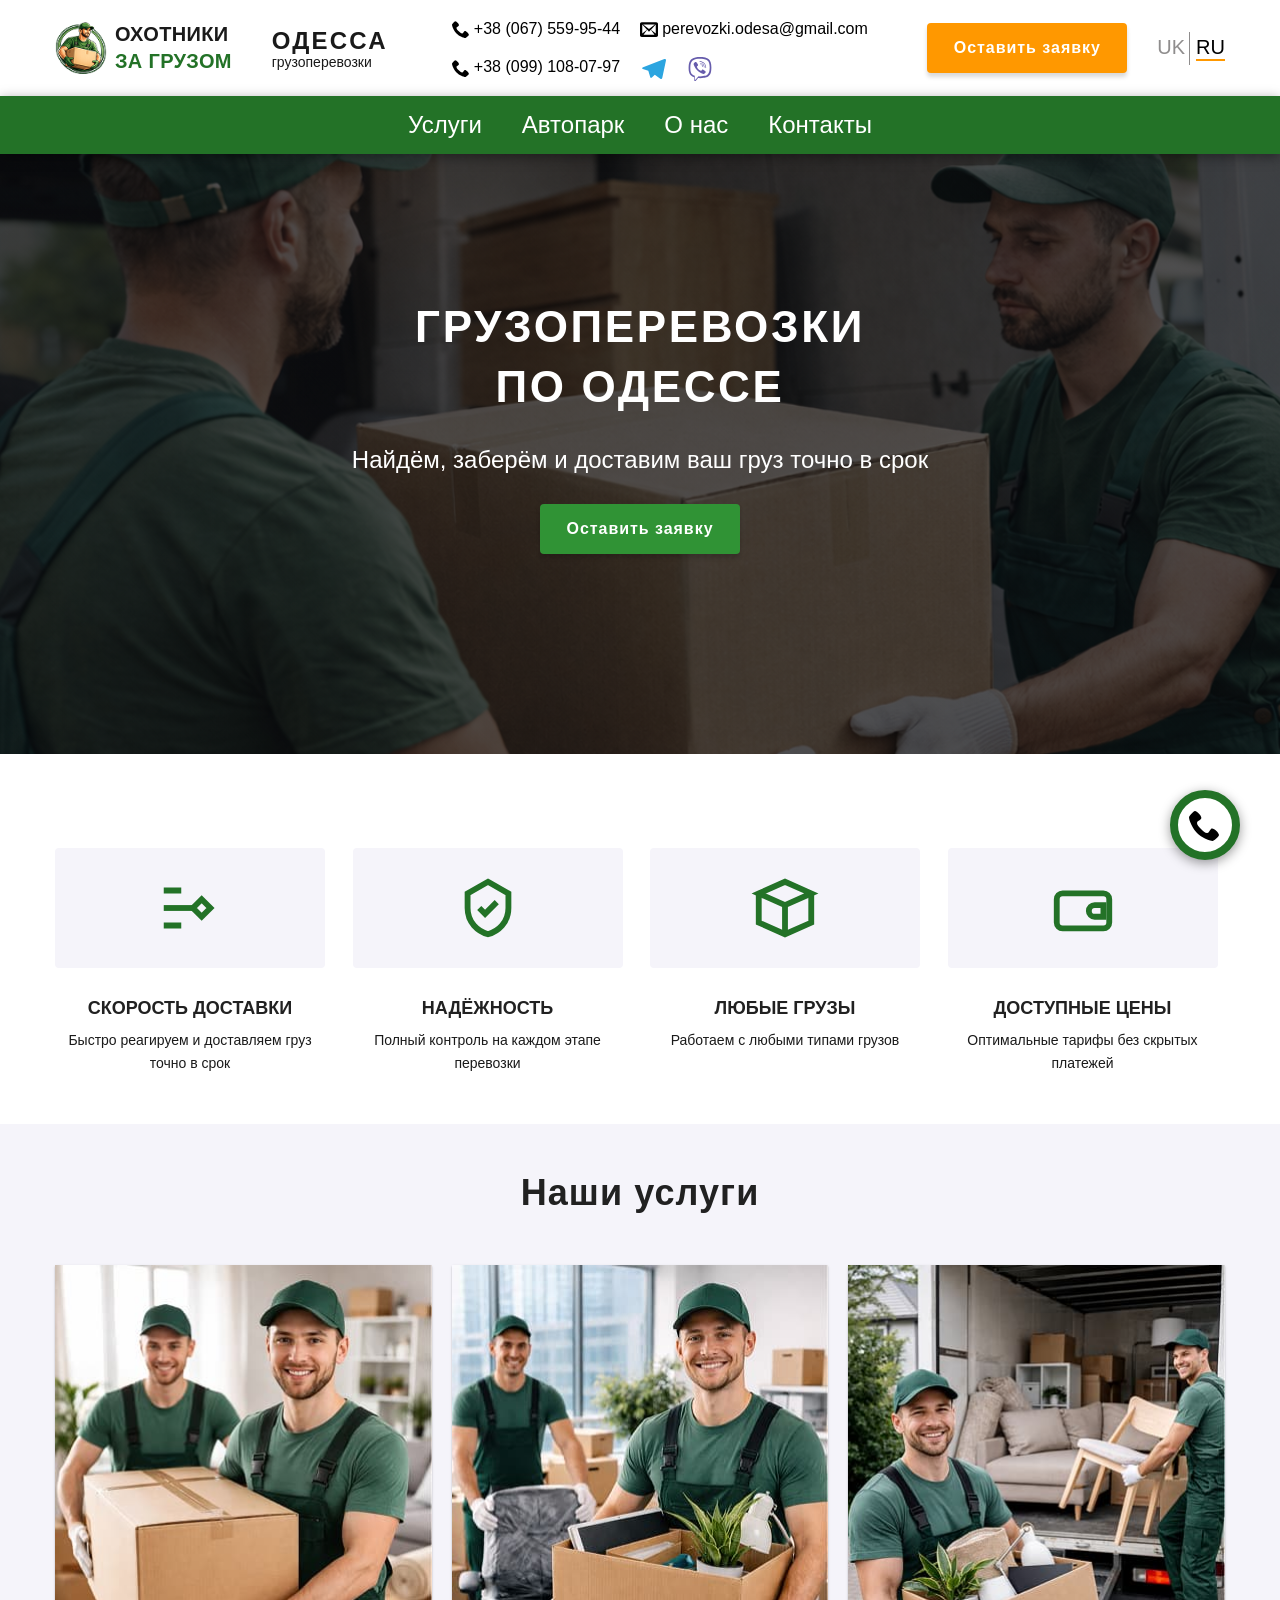
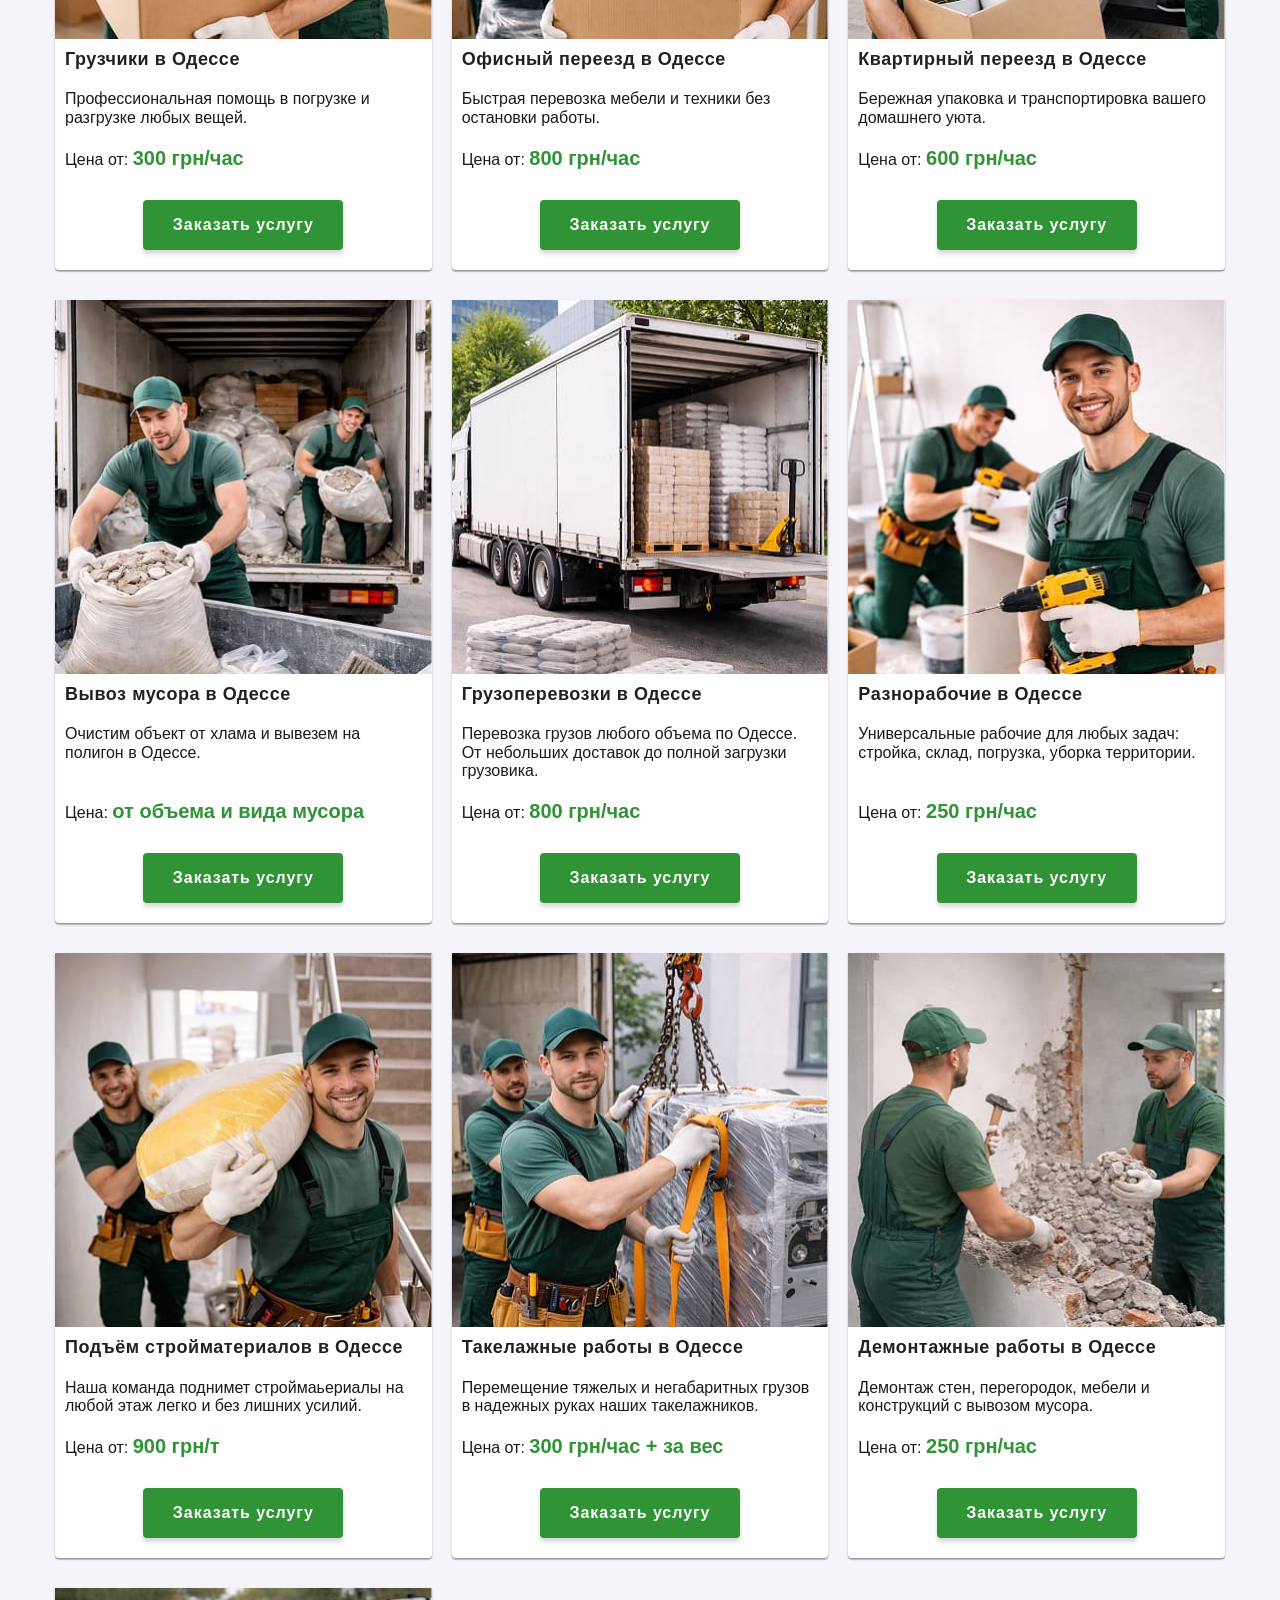
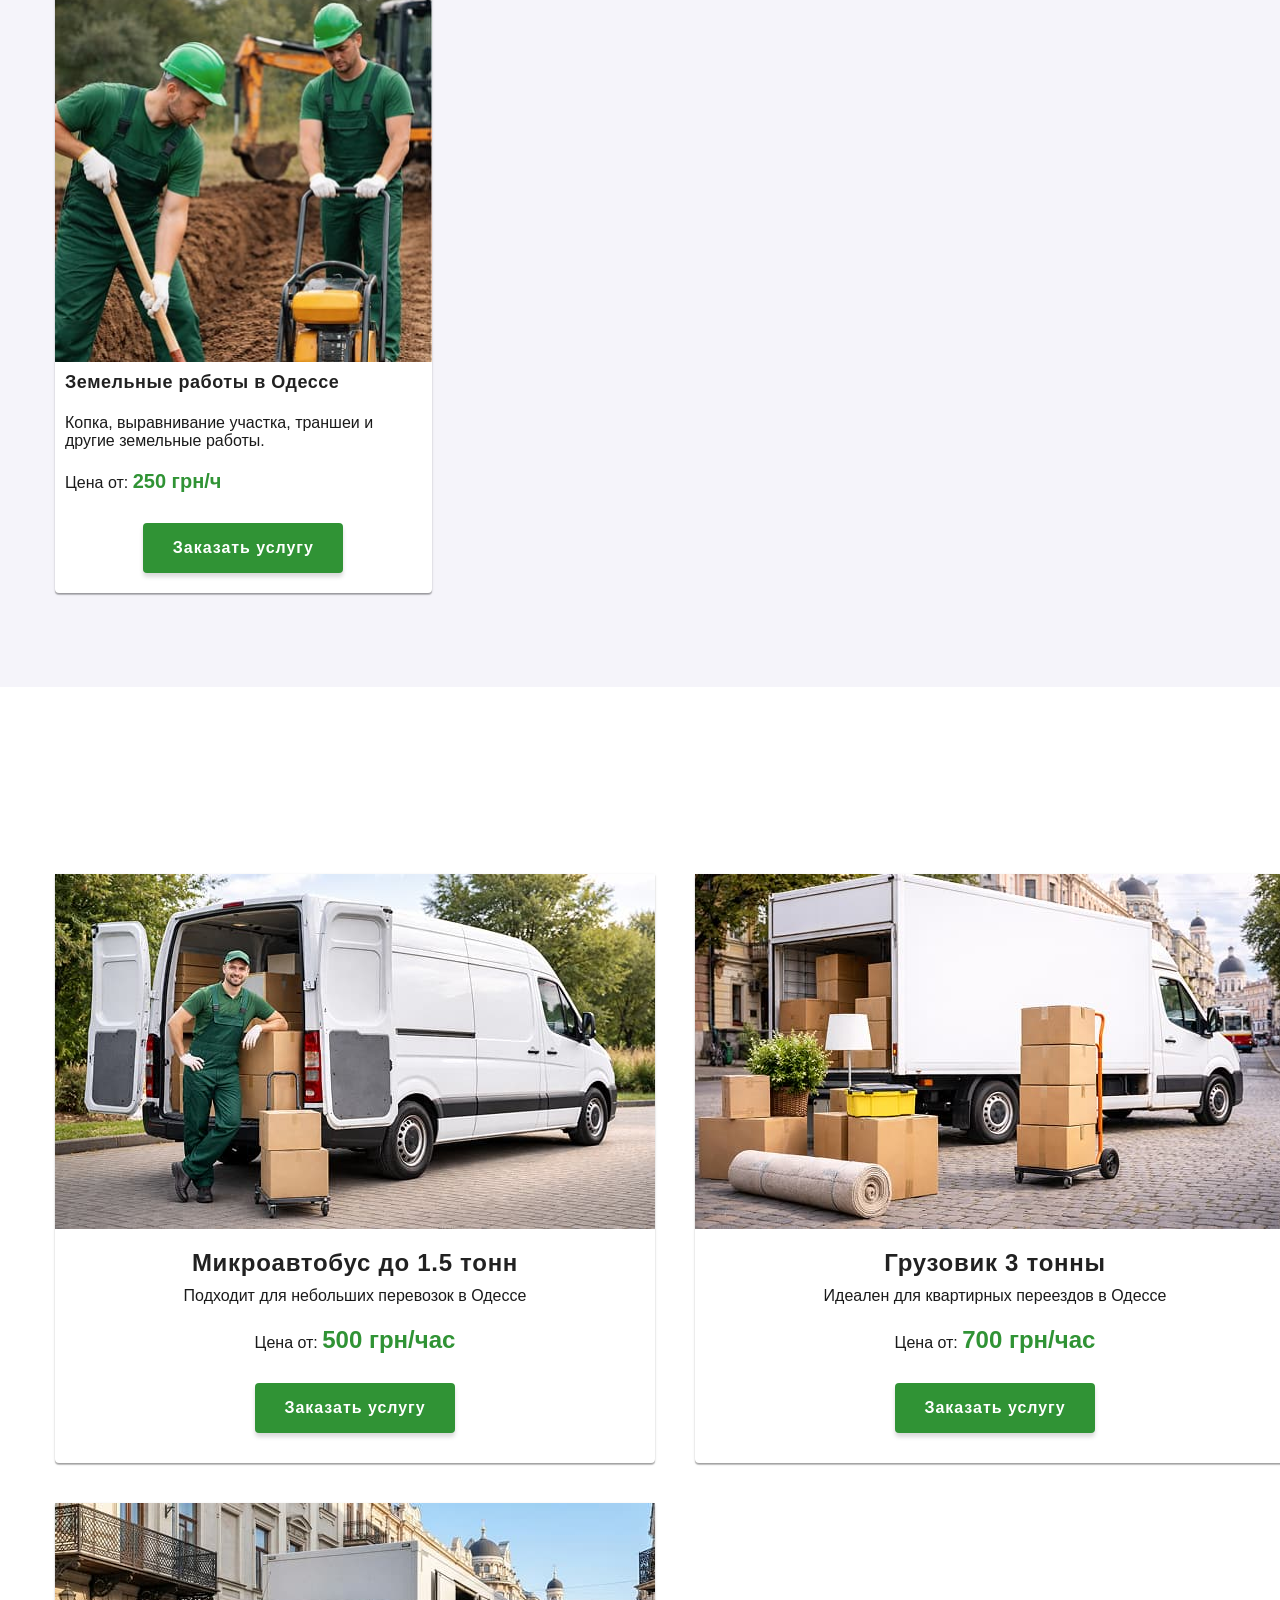
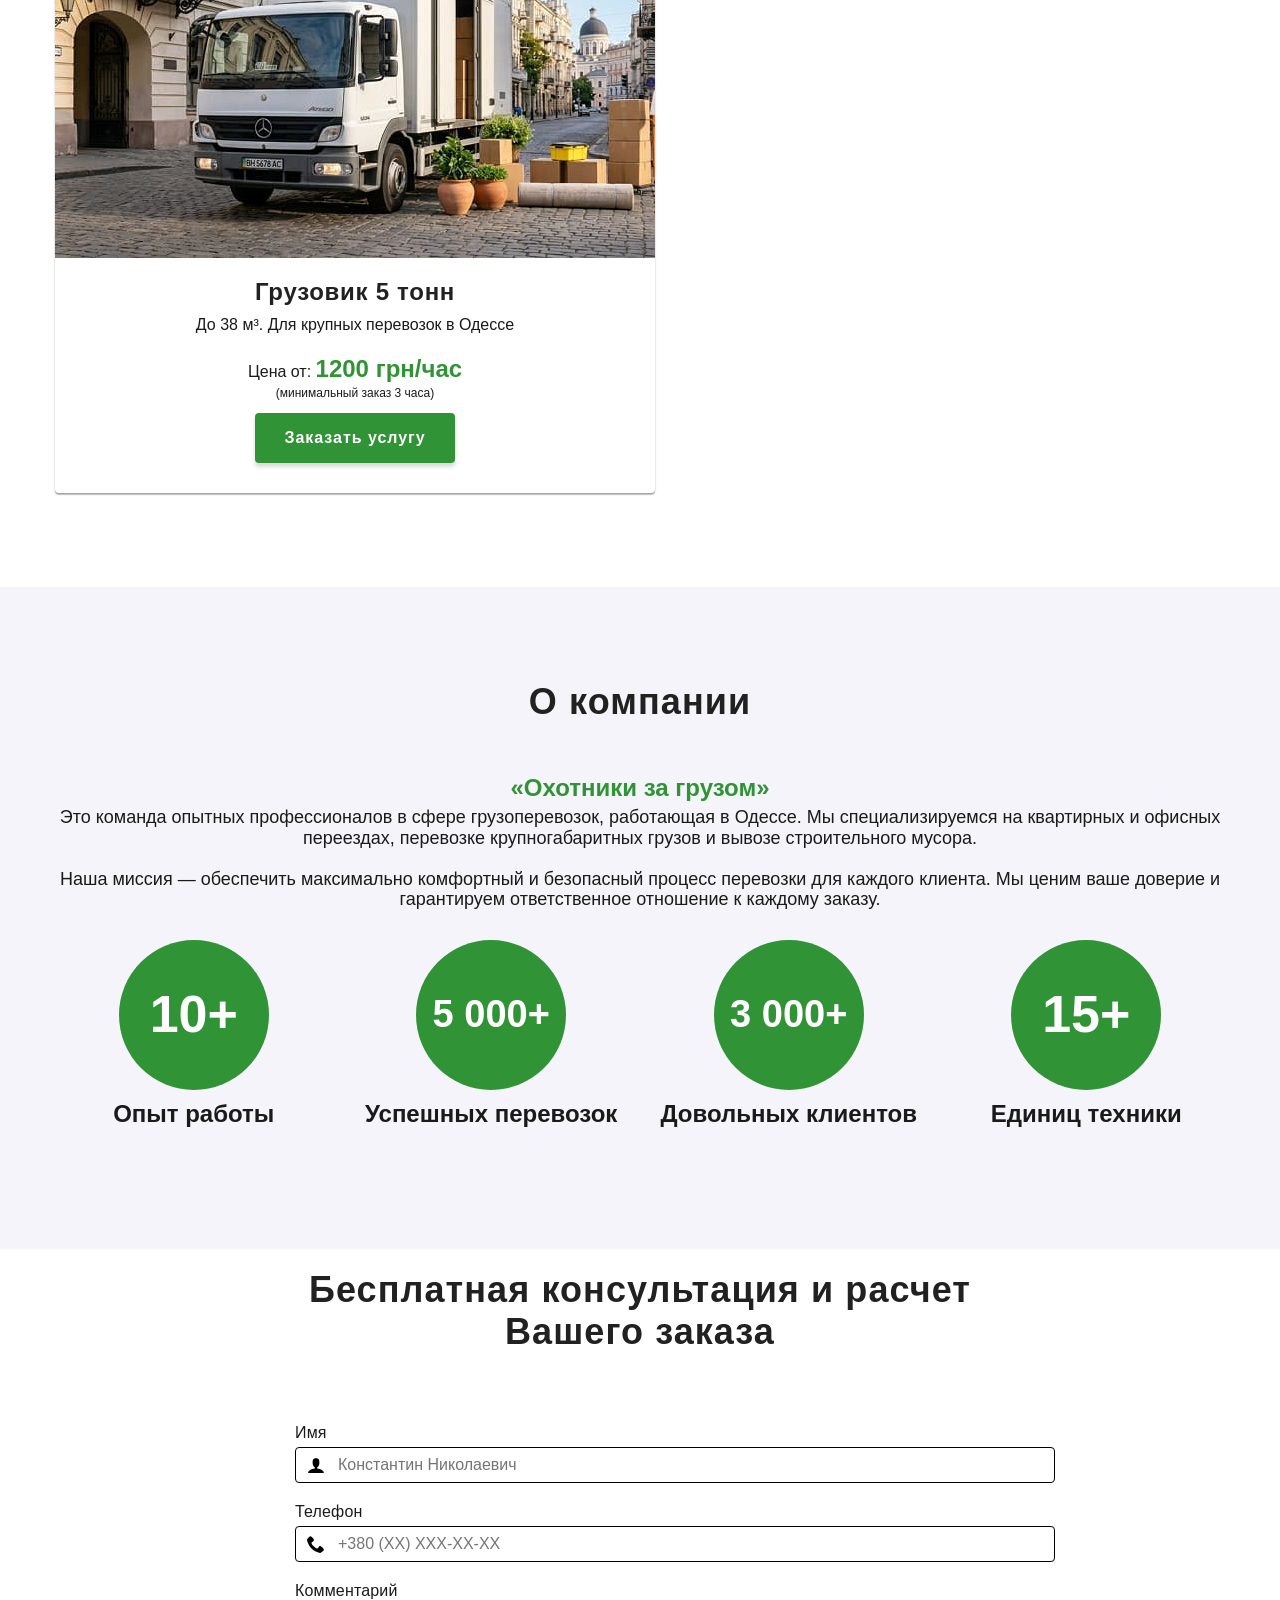
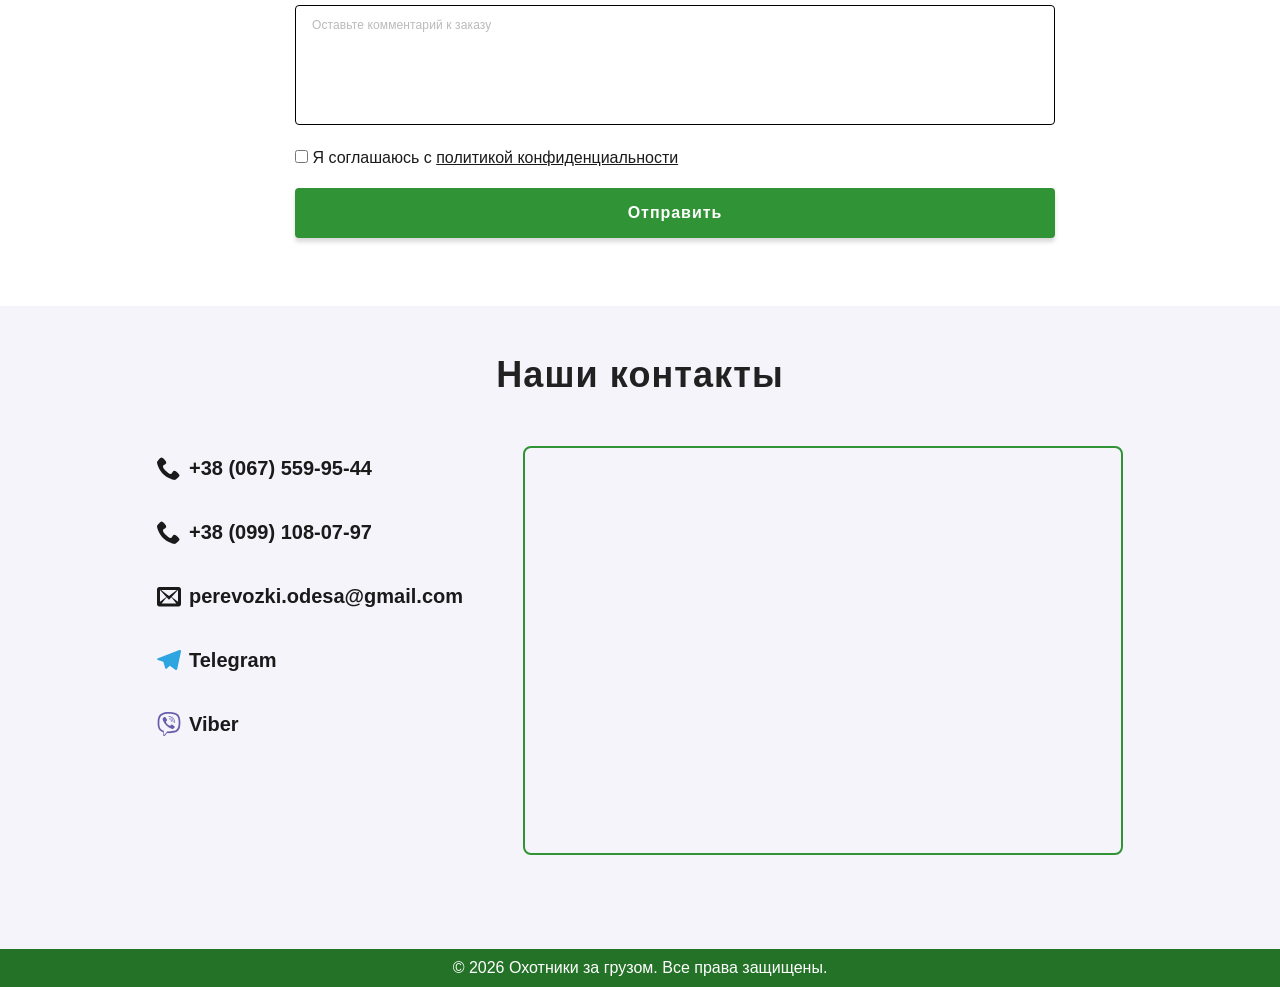
==== commit b9213603: "changed domain name in both langs" ====
--- a/ru/index.html
+++ b/ru/index.html
@@ -8,21 +8,21 @@
         content="Профессиональные грузоперевозки и услуги грузчиков в Одессе. Квартирные и офисные переезды, вывоз мусора, занос стройматериалов. Низкие цены, работаем 24/7.">
     <meta name="keywords"
         content="грузоперевозки одесса, грузчики одесса, переезд одесса, вывоз мусора одесса, разнорабочие одесса">
-    <link rel="canonical" href="https://perevozki-odessa.pp.ua/">
+    <link rel="canonical" href="https://perevozki-odessa.in.ua/">
 
     <meta property="og:type" content="website">
-    <meta property="og:url" content="https://perevozki-odessa.pp.ua/">
+    <meta property="og:url" content="https://perevozki-odessa.in.ua/">
     <meta property="og:title" content="Охотники за грузом — Быстрые грузоперевозки в Одессе">
     <meta property="og:description"
         content="Найдём, заберём и доставим ваш груз точно в срок. Грузчики от 300 грн/час. Звоните!">
-    <meta property="og:image" content="https://perevozki-odessa.pp.ua/img/og-image.jpg">
+    <meta property="og:image" content="https://perevozki-odessa.in.ua/img/og-image.jpg">
     <meta property="og:site_name" content="Охотники за грузом">
     <meta property="og:locale" content="ru_RU">
 
     <meta name="twitter:card" content="summary_large_image">
     <meta name="twitter:title" content="Грузоперевозки Одесса | Охотники за грузом">
     <meta name="twitter:description" content="Переезды и грузчики в Одессе. Надежно и аккуратно.">
-    <meta name="twitter:image" content="https://perevozki-odessa.pp.ua/img/og-image.jpg">
+    <meta name="twitter:image" content="https://perevozki-odessa.in.ua/img/og-image.jpg">
     <meta http-equiv="Content-Security-Policy" content="default-src 'self';
 img-src 'self' data: https:;
 script-src 'self' https:;
@@ -32,9 +32,9 @@
 frame-src https://www.google.com;
 ">
 
-    <link rel="alternate" hreflang="uk" href="https://perevozki-odessa.pp.ua/" />
-    <link rel="alternate" hreflang="ru" href="https://perevozki-odessa.pp.ua/ru/" />
-    <link rel="alternate" hreflang="x-default" href="https://perevozki-odessa.pp.ua/" />
+    <link rel="alternate" hreflang="uk" href="https://perevozki-odessa.in.ua/" />
+    <link rel="alternate" hreflang="ru" href="https://perevozki-odessa.in.ua/ru/" />
+    <link rel="alternate" hreflang="x-default" href="https://perevozki-odessa.in.ua/" />
 
     <title>Охотники за грузом. Грузоперевозки Одесса. Грузчики Одесса</title>
     <link rel="icon" href="/favicon.ico" type="image/x-icon">
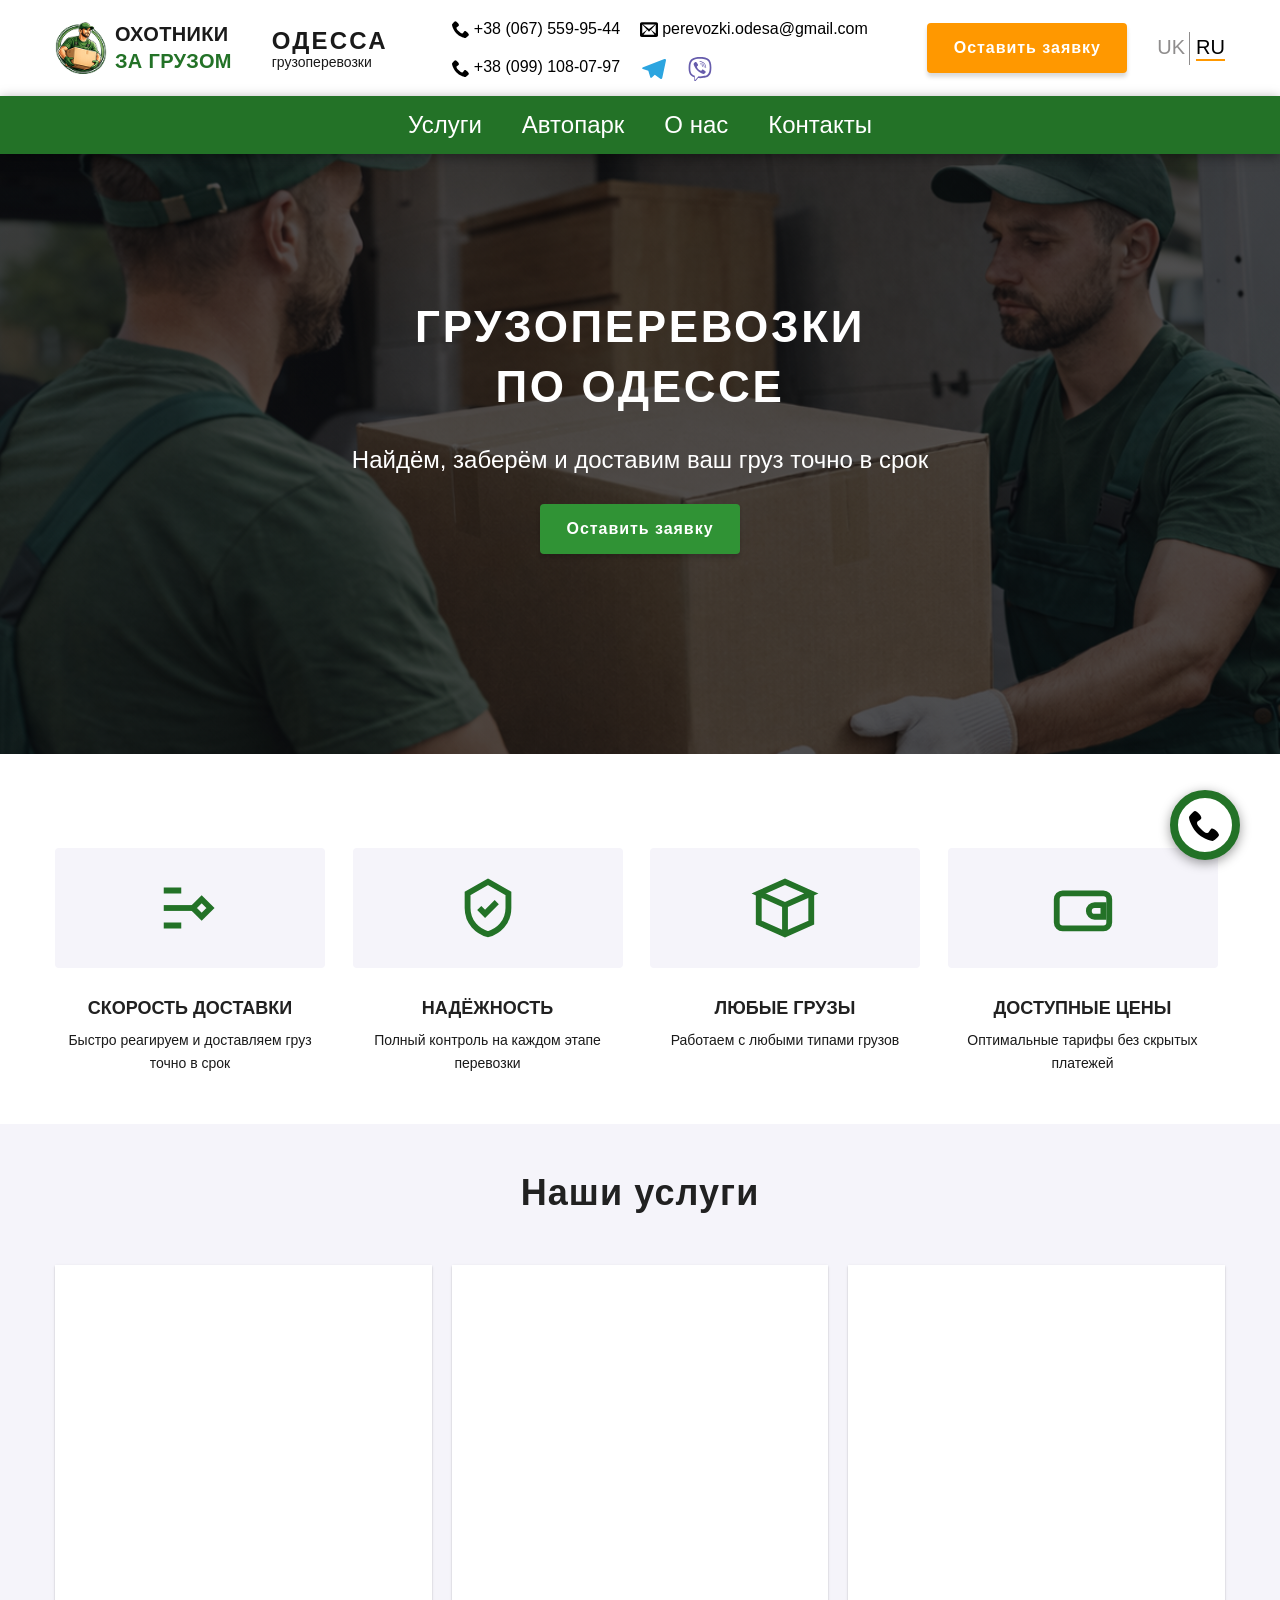
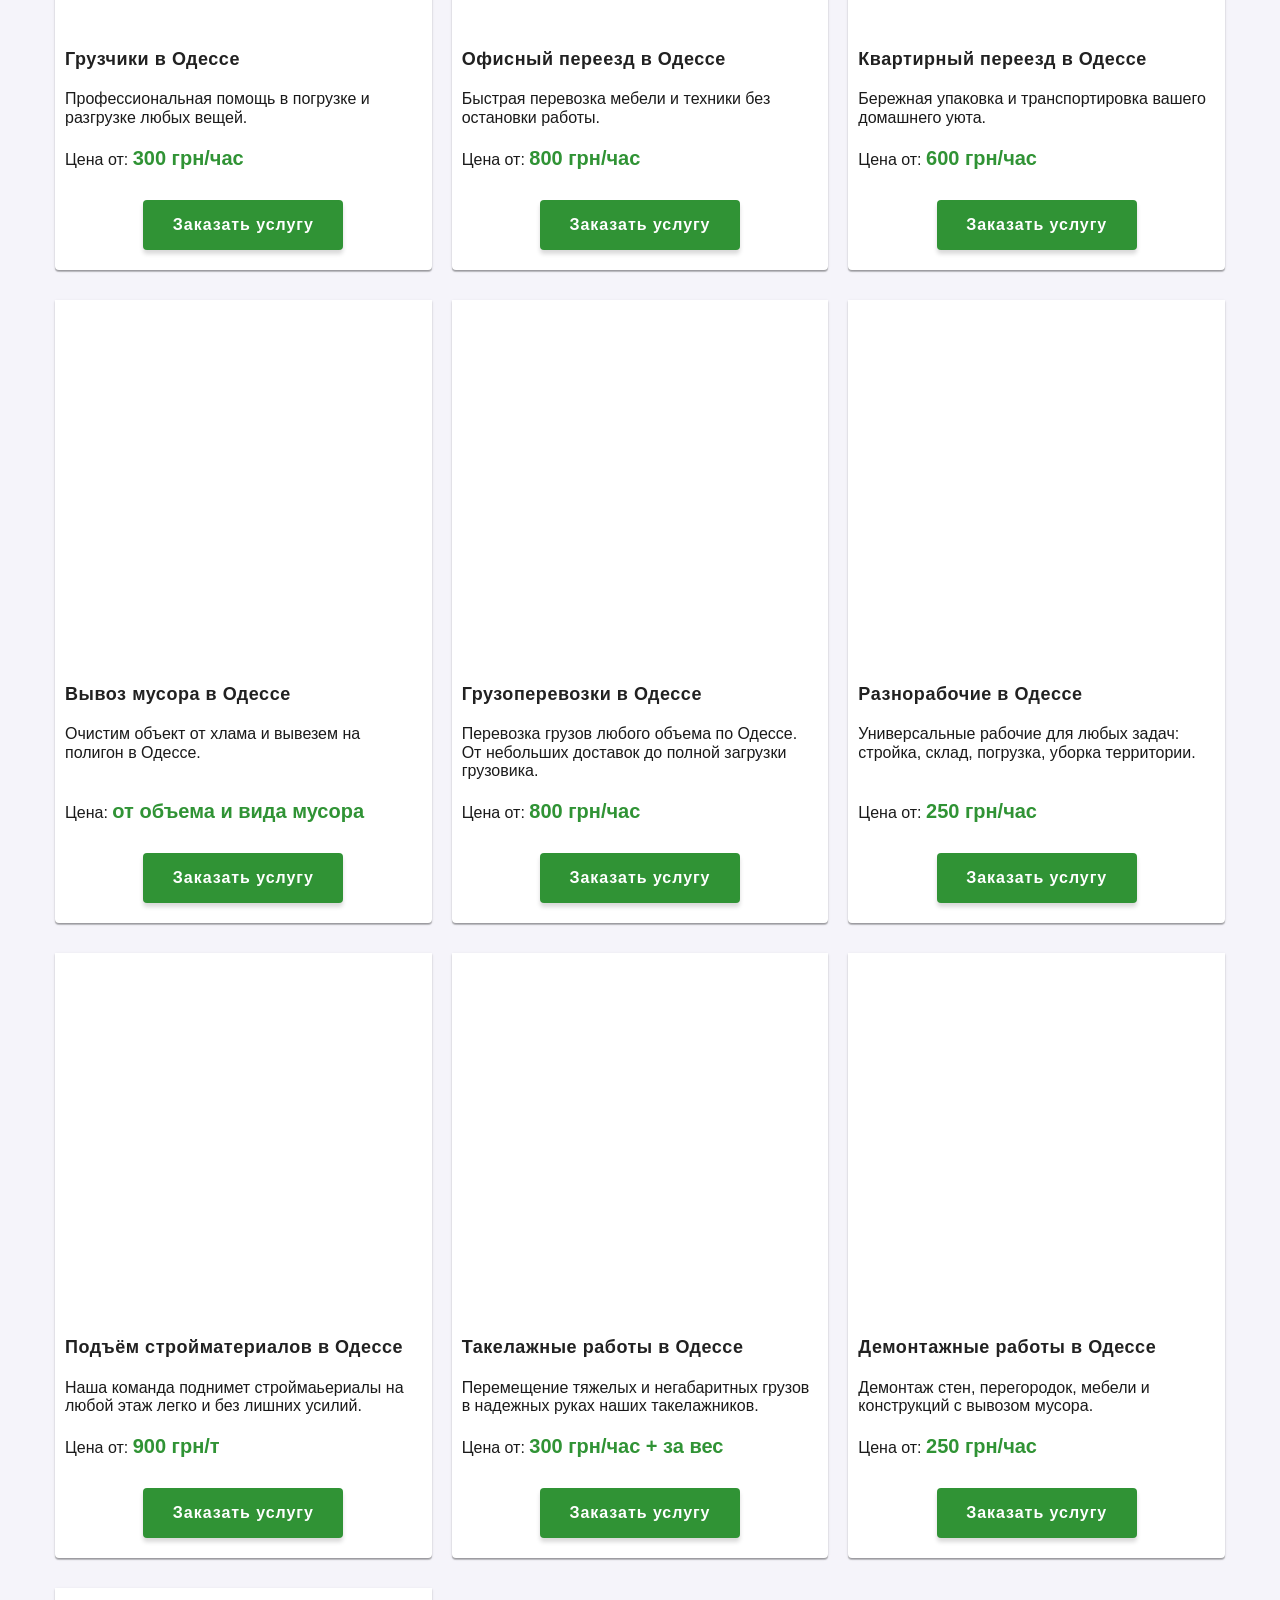
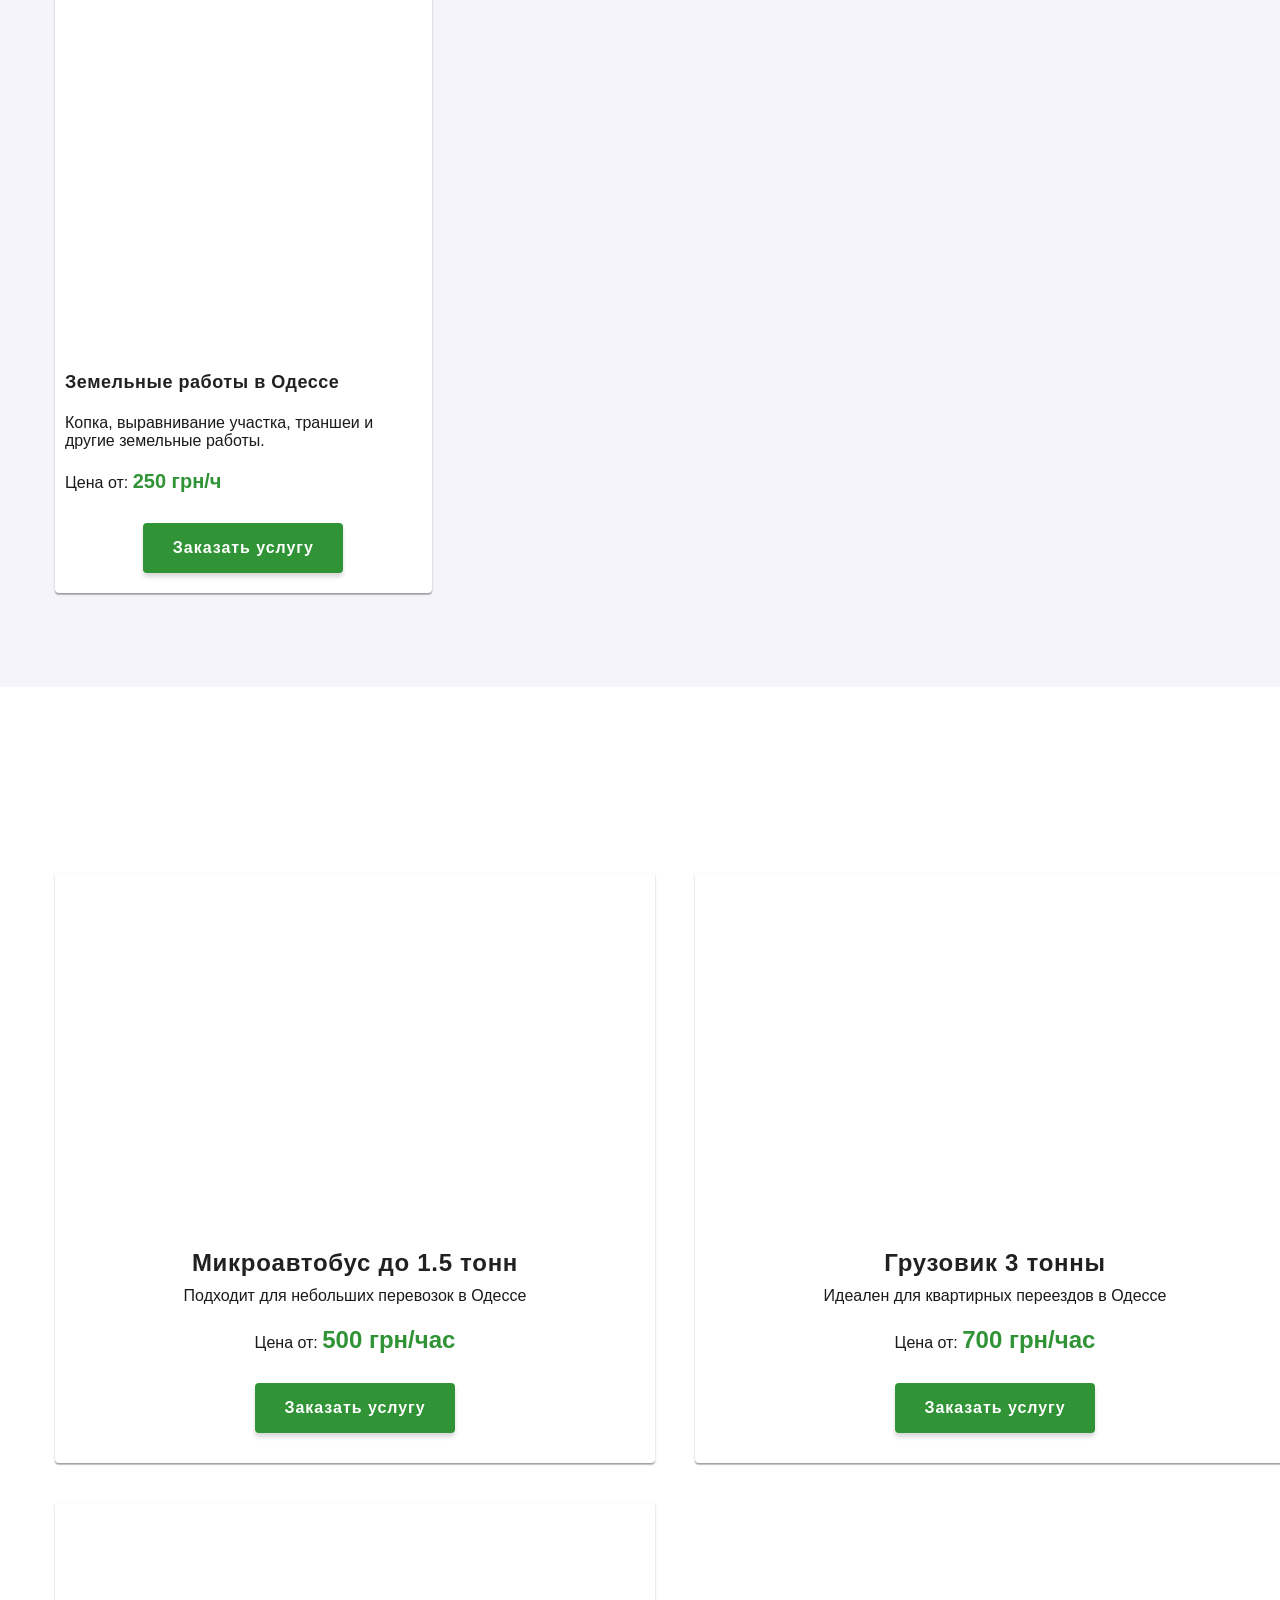
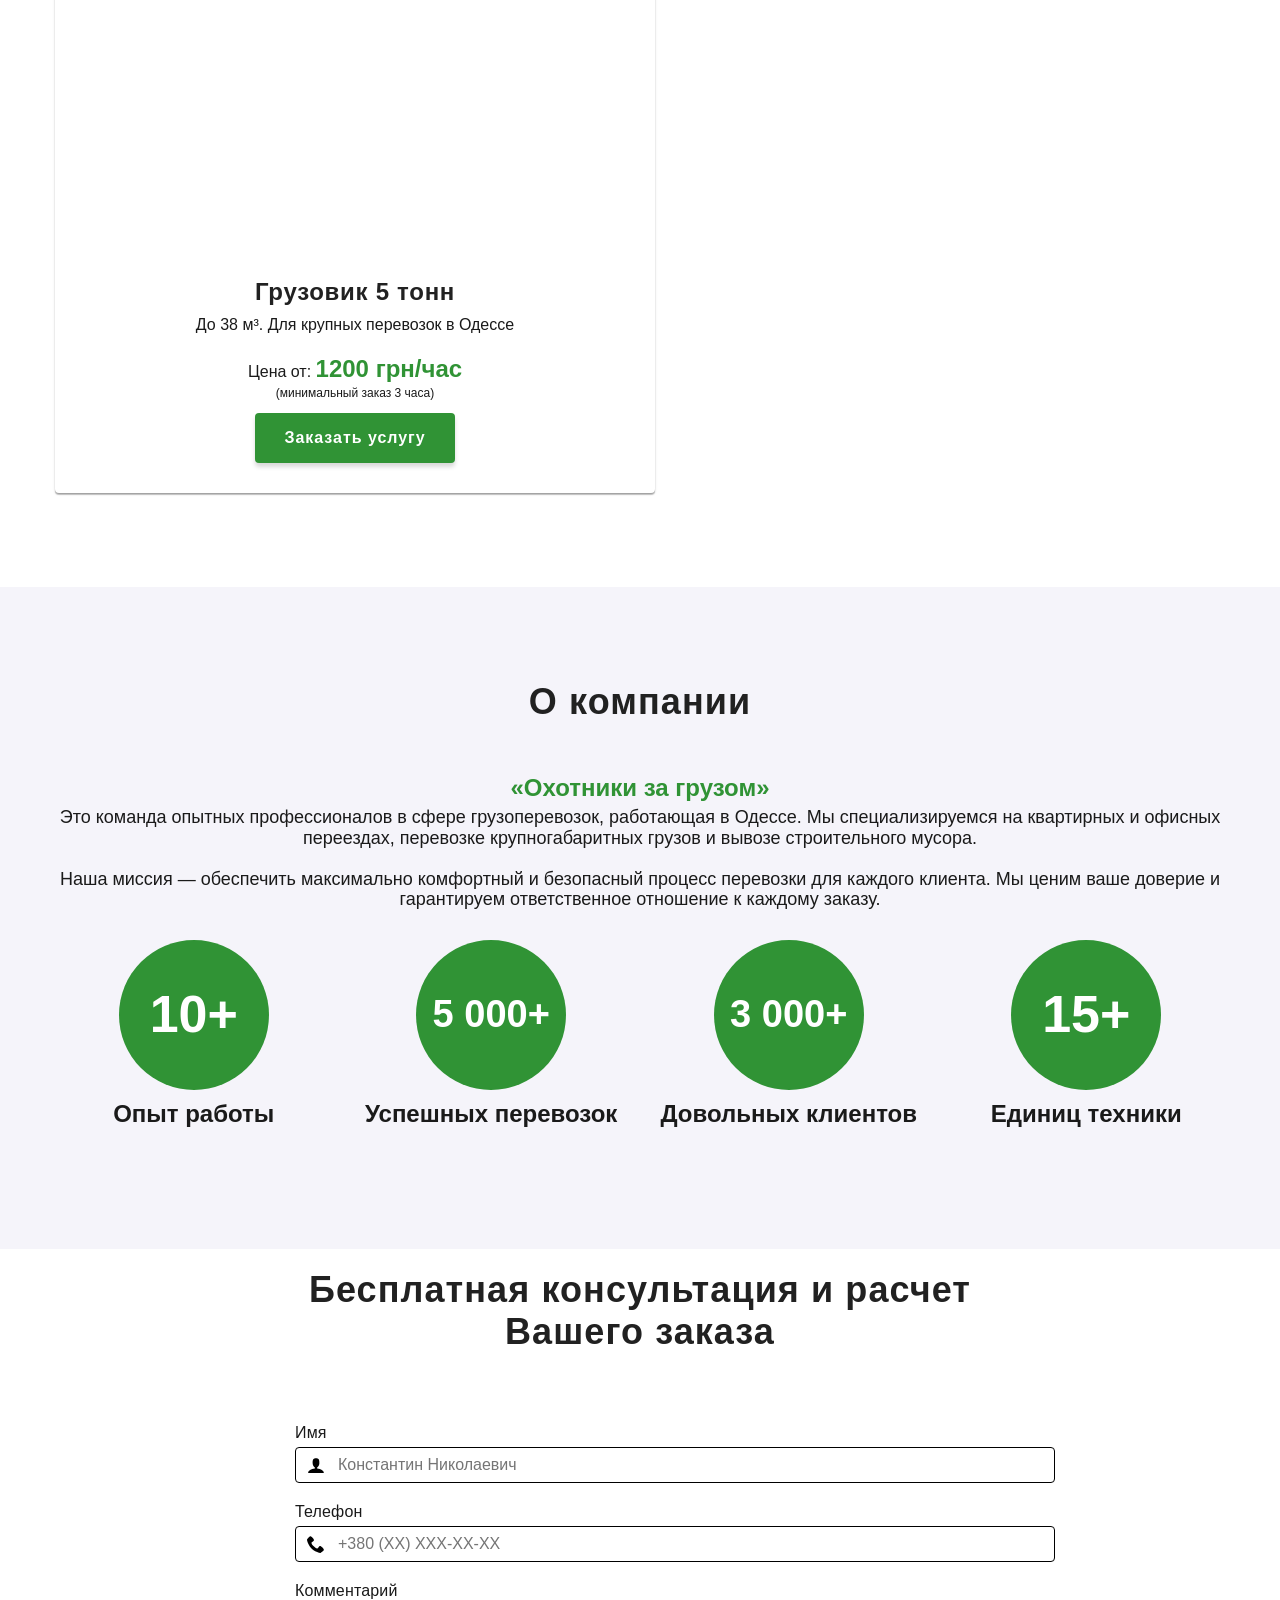
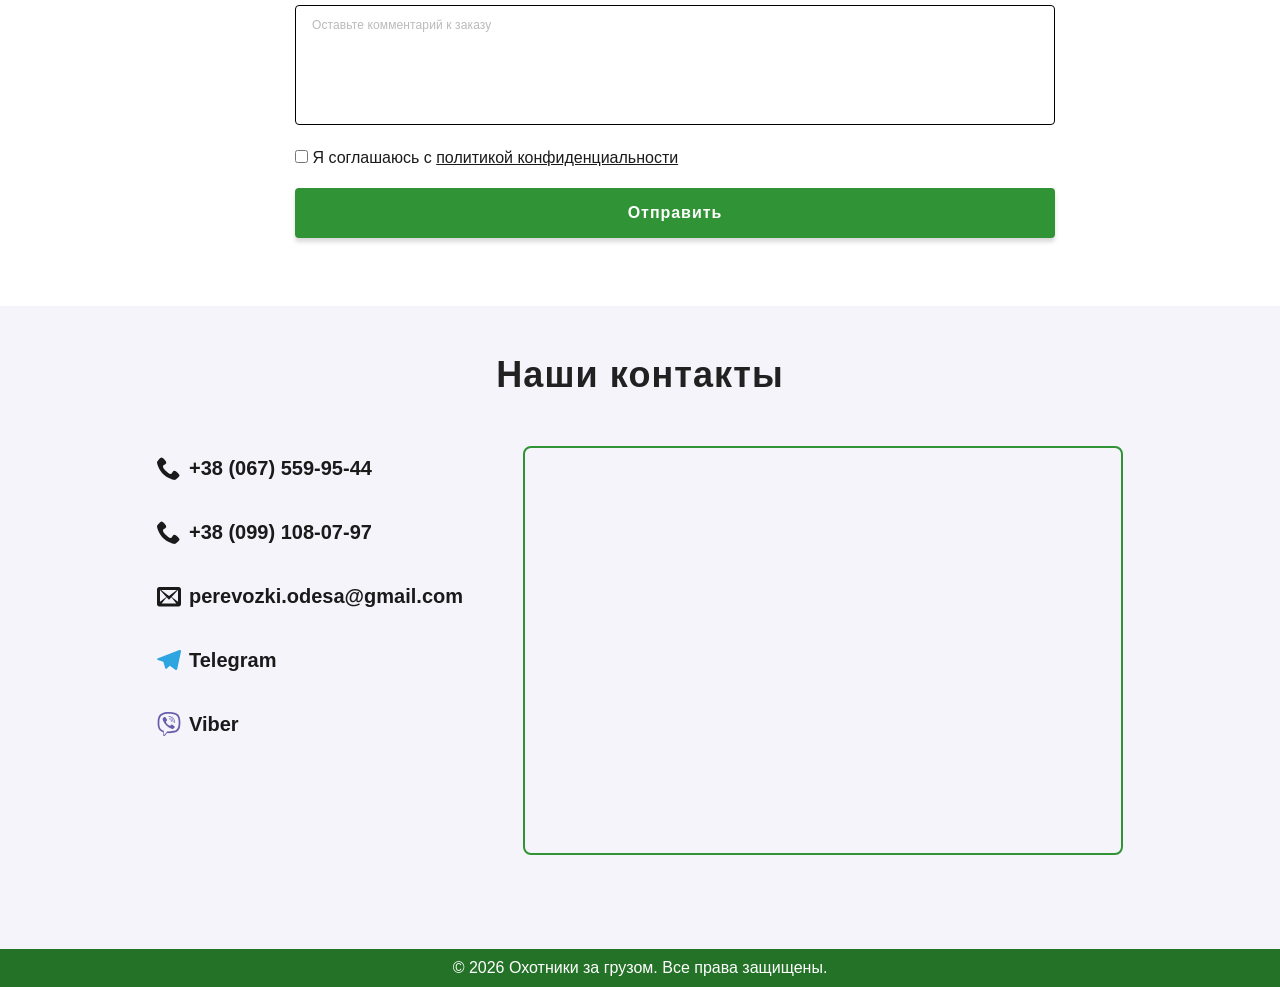
==== commit e31759f4: "Update index.html" ====
--- a/ru/index.html
+++ b/ru/index.html
@@ -803,7 +803,7 @@
 
                     <label>
                         <input type="checkbox" required>
-                        Я соглашаюсь с <a class="policy__link" href="/policy/ru.html" target="_blank"
+                        Я соглашаюсь с <a class="policy__link" href="/ru/policy.html" target="_blank"
                             rel="noopener noreferrer">политикой
                             конфиденциальности</a>
                     </label>
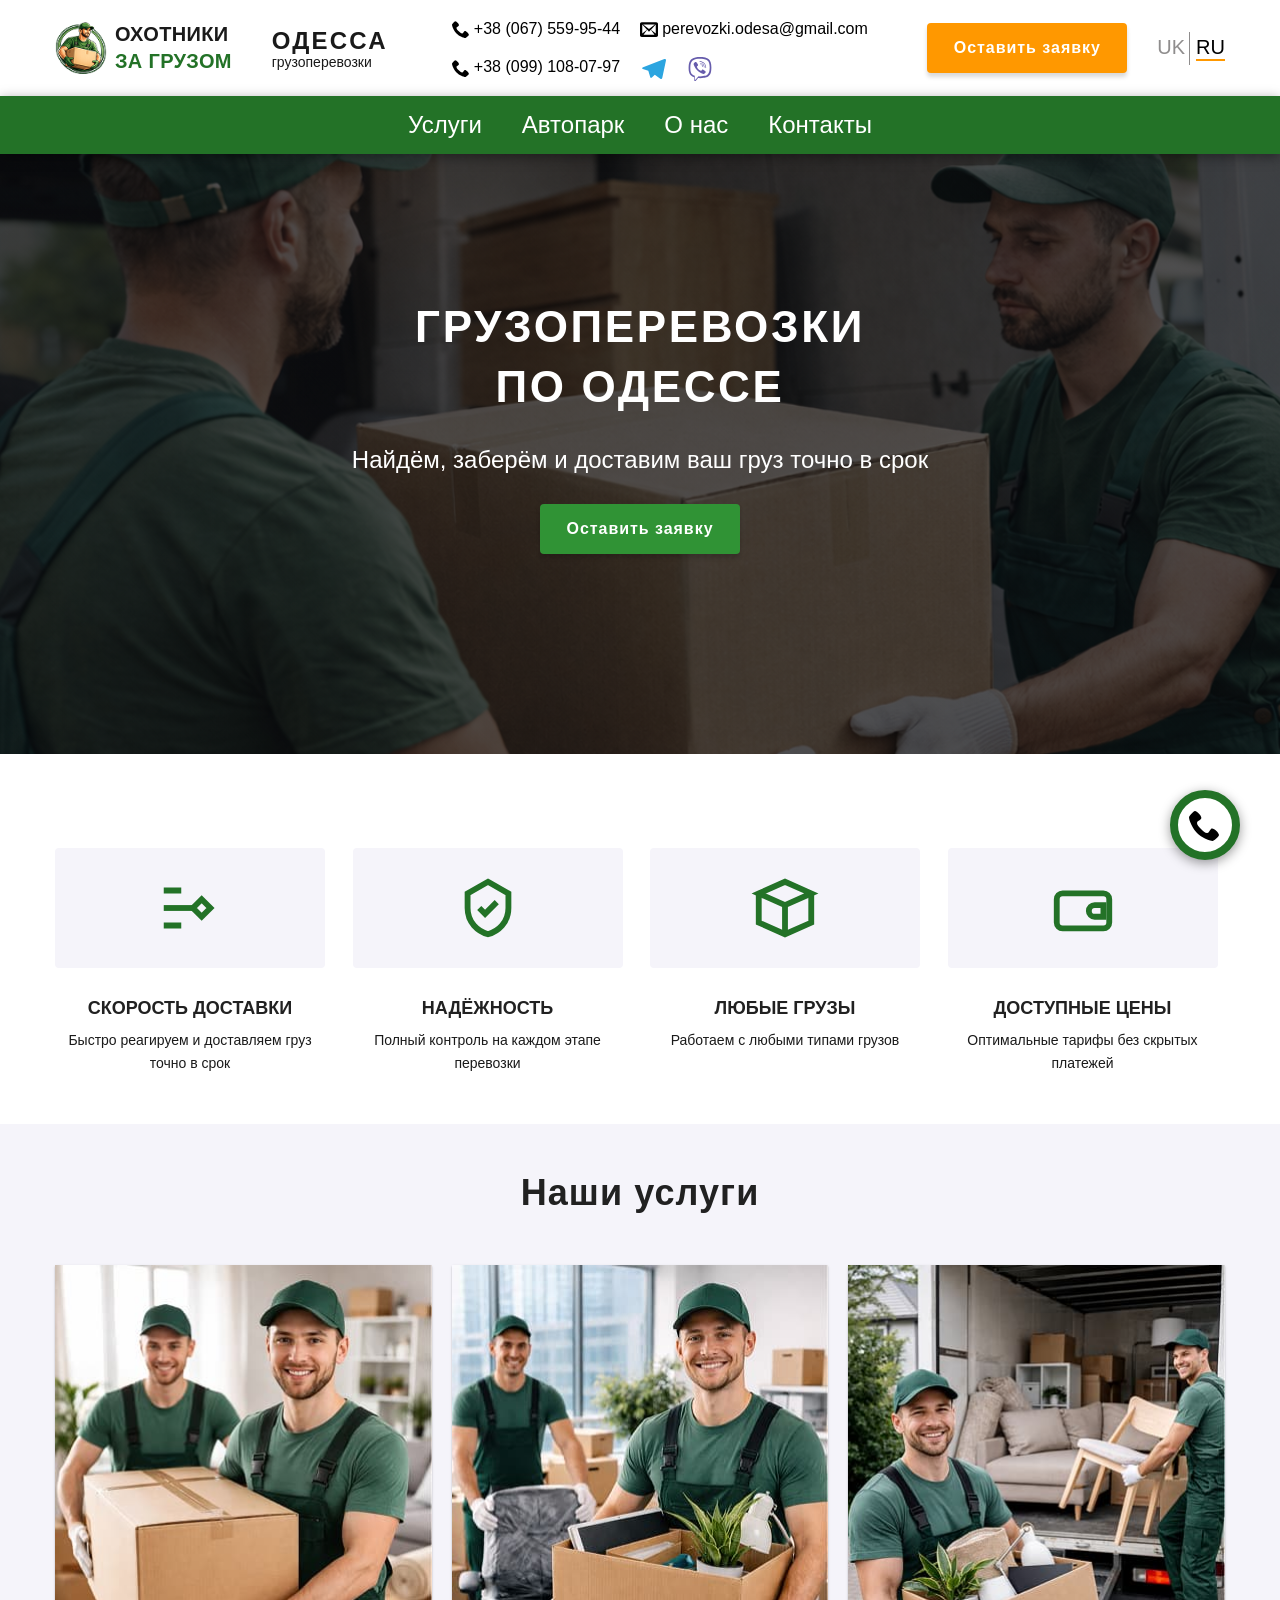
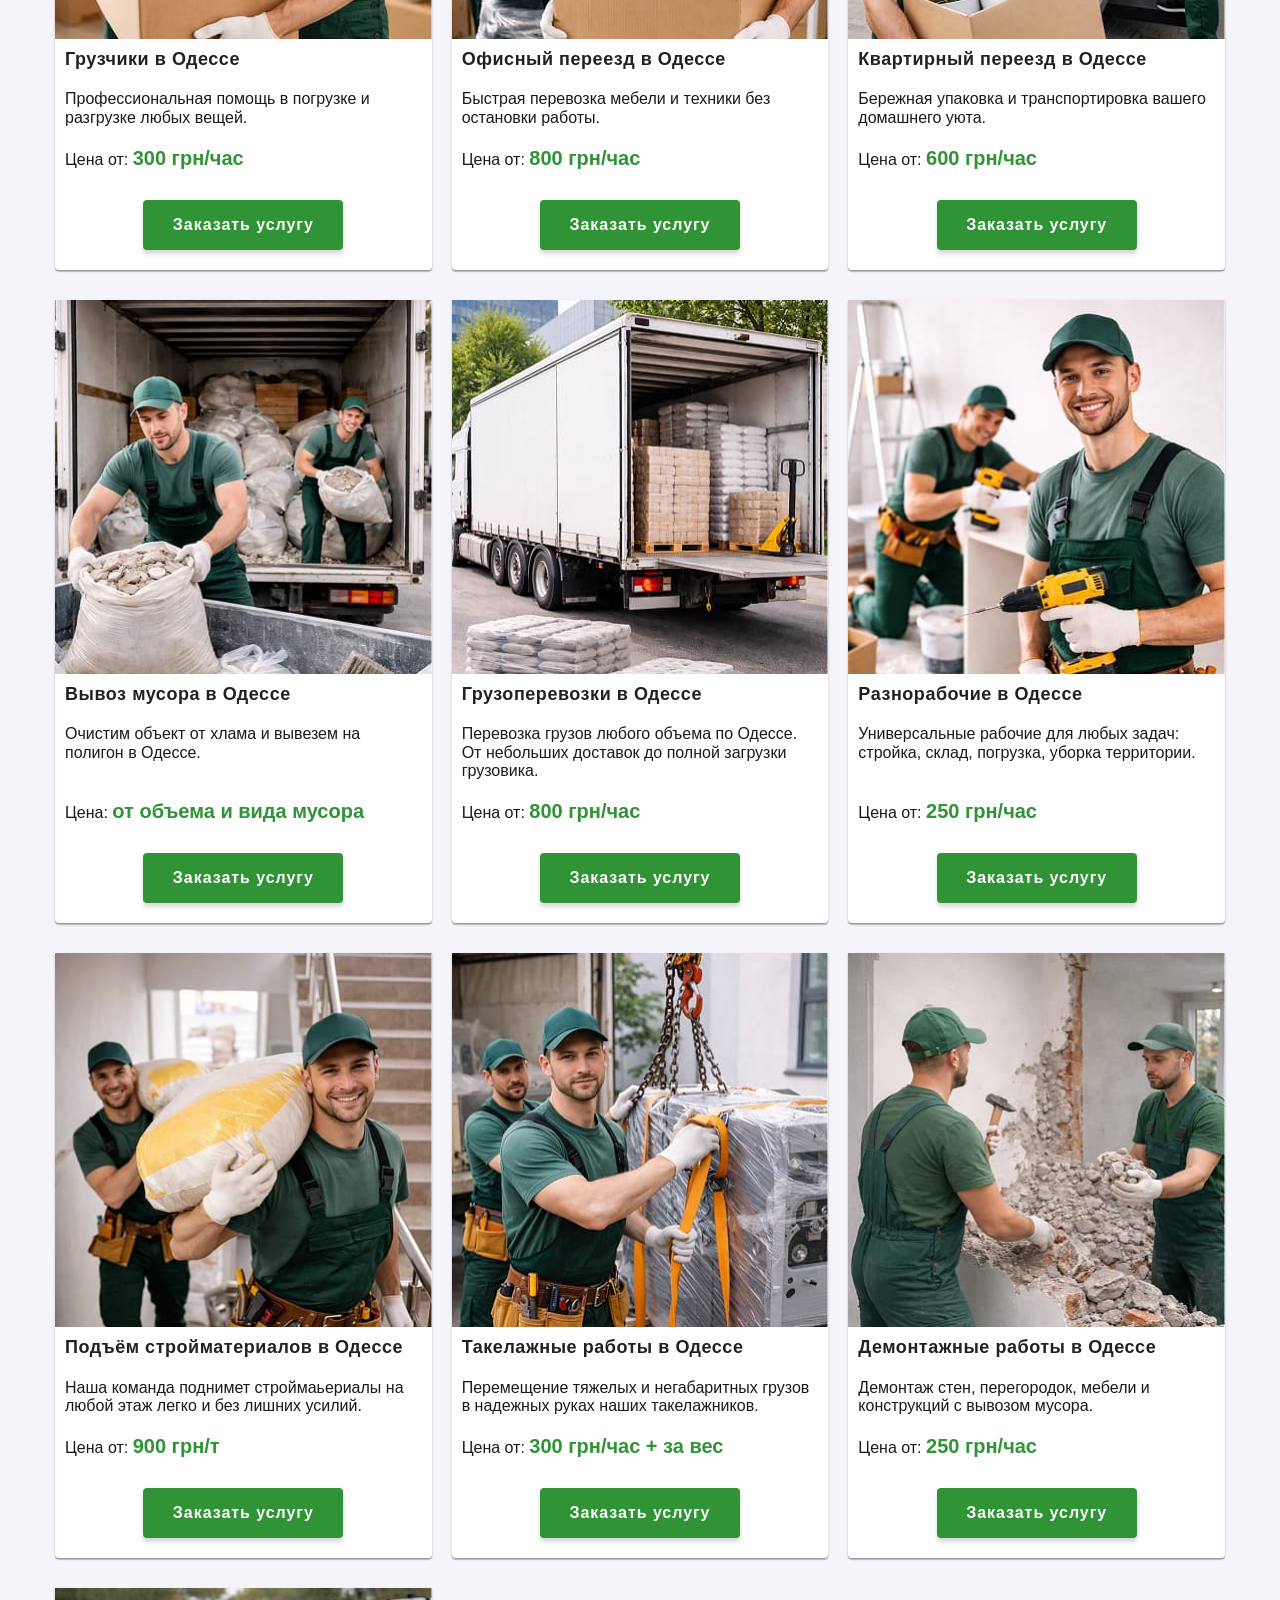
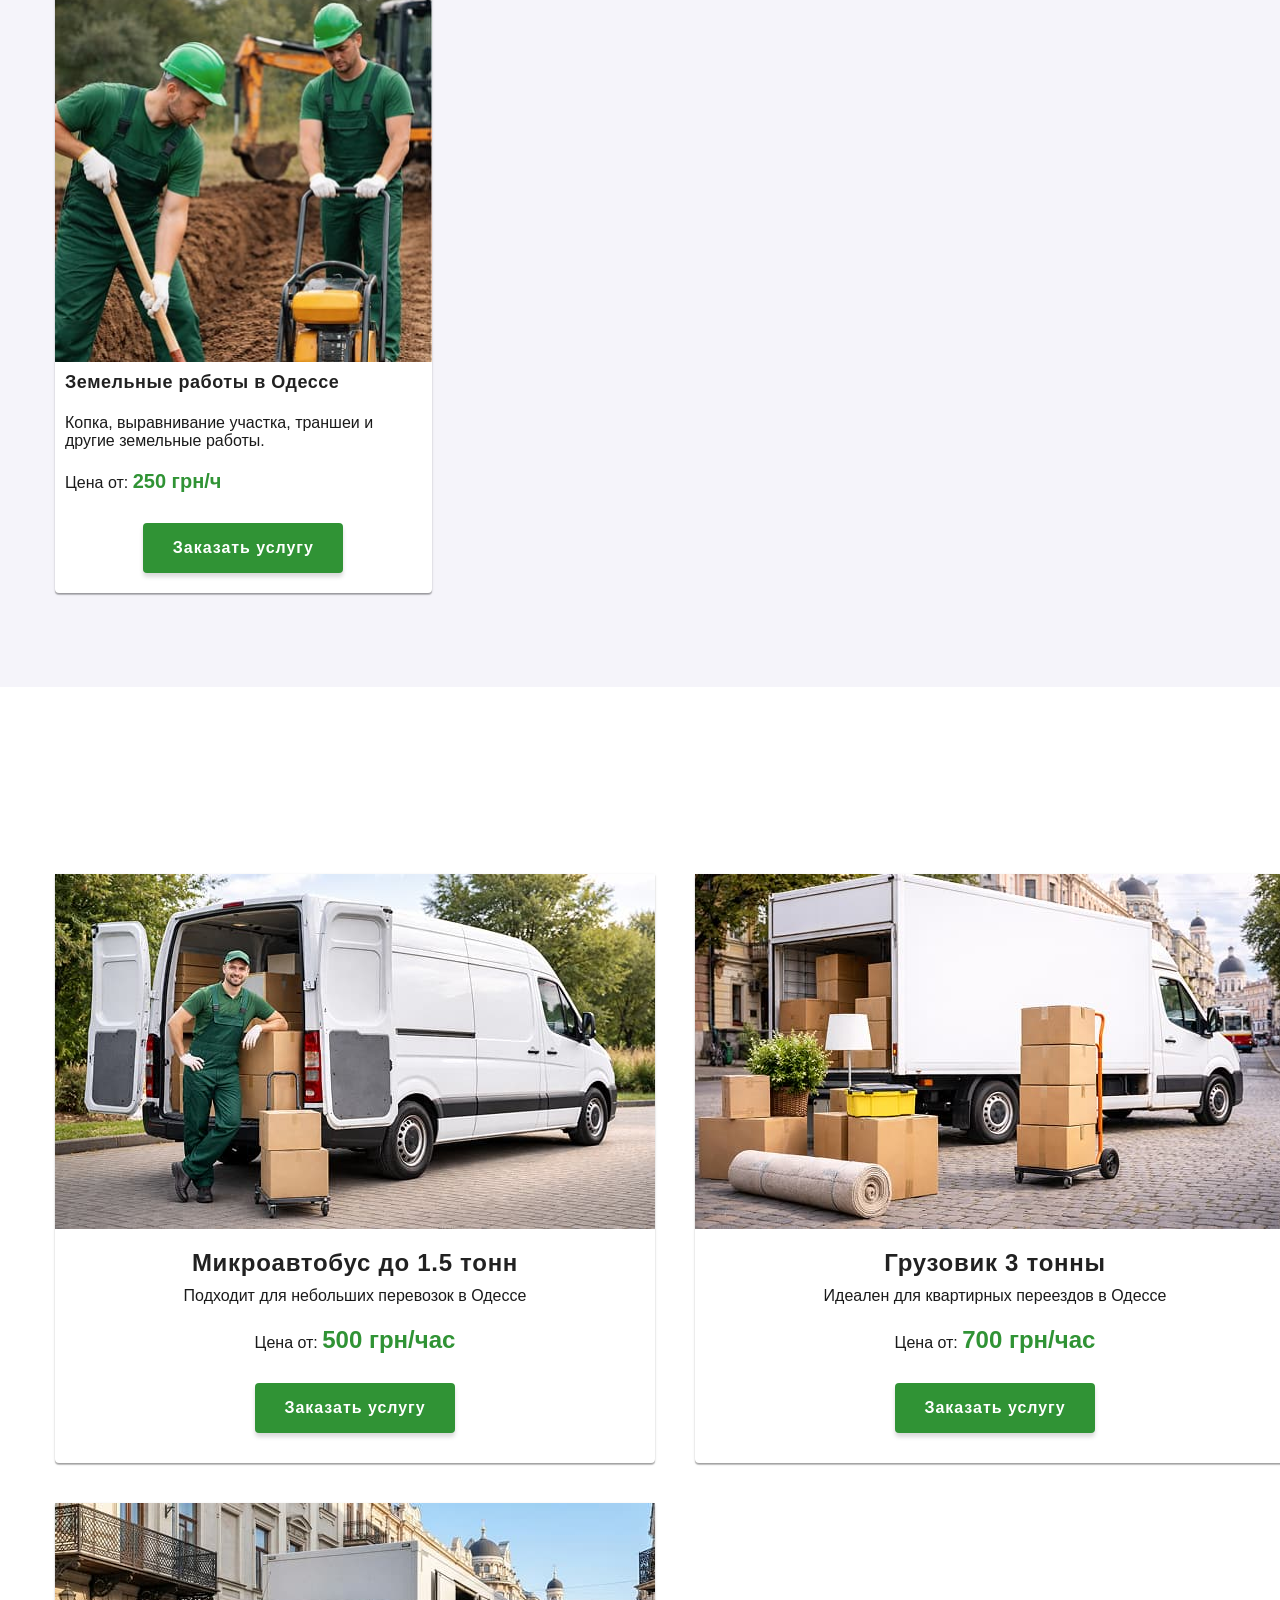
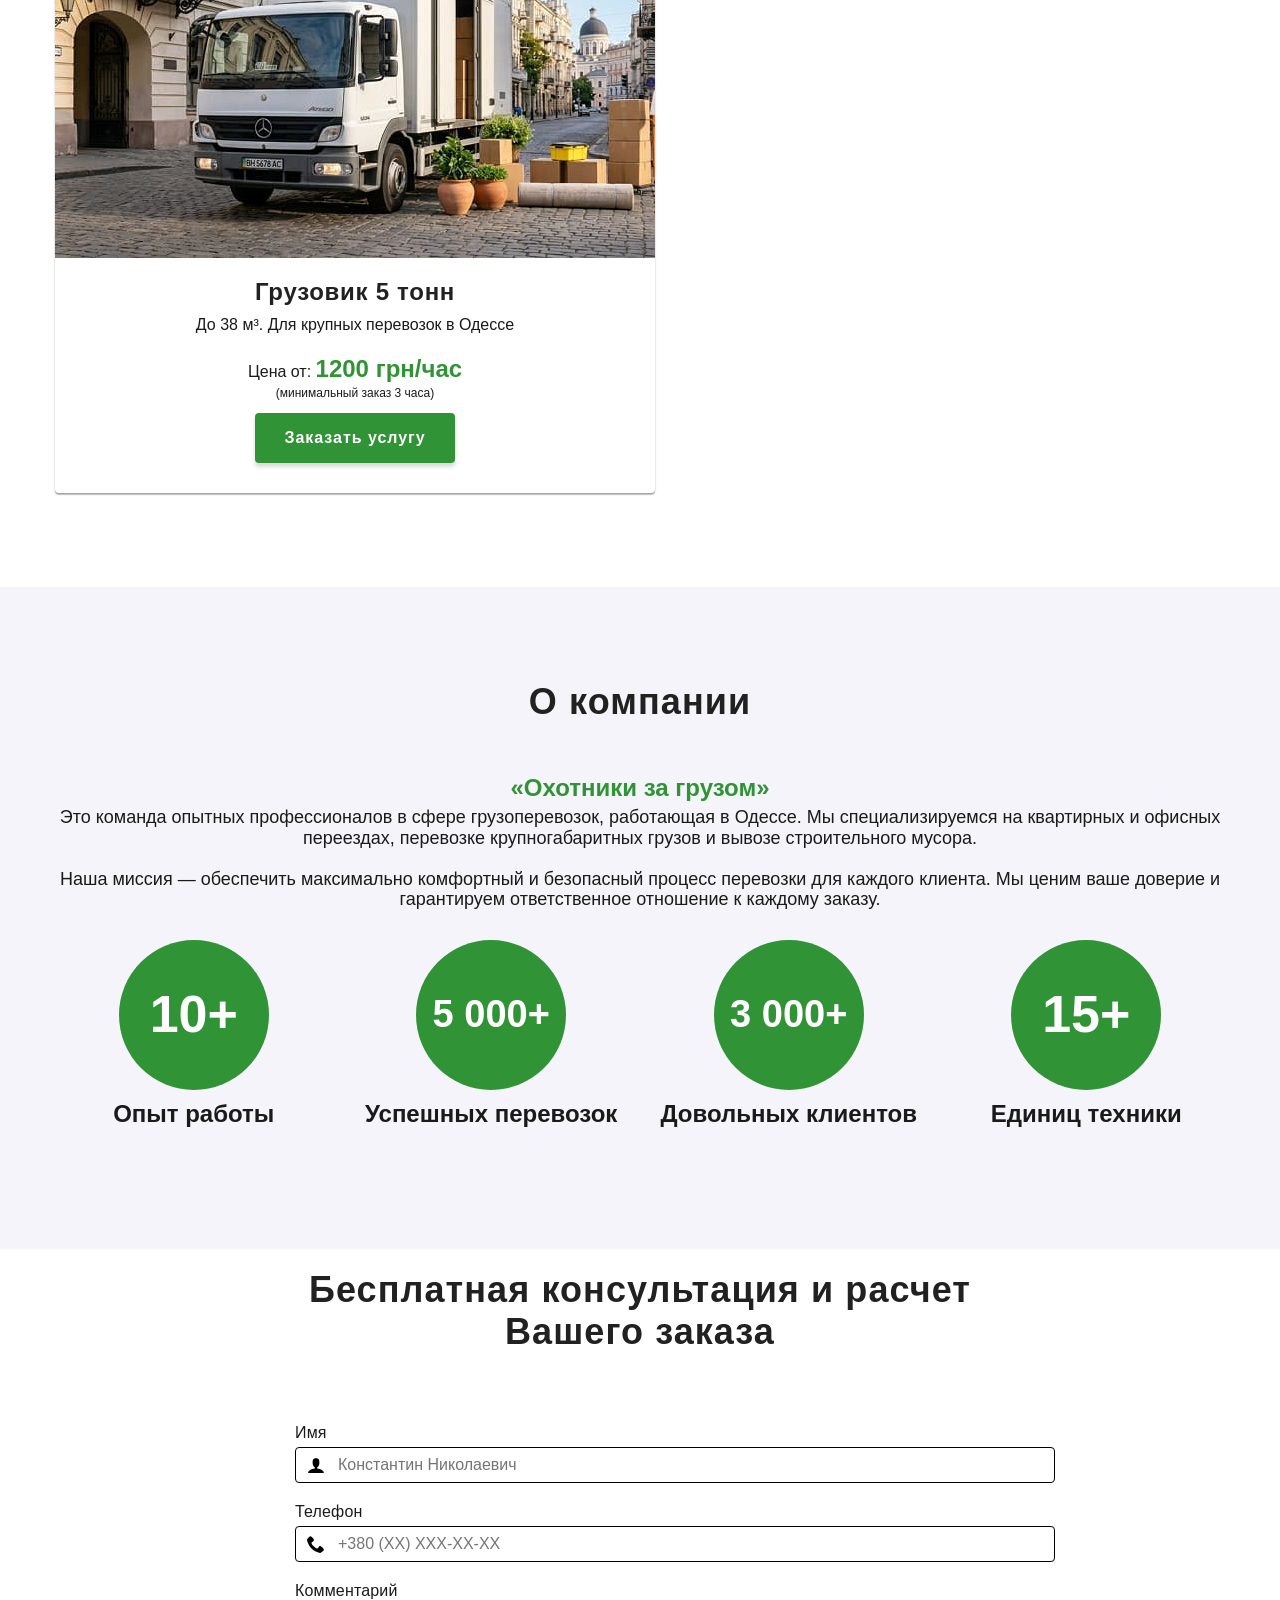
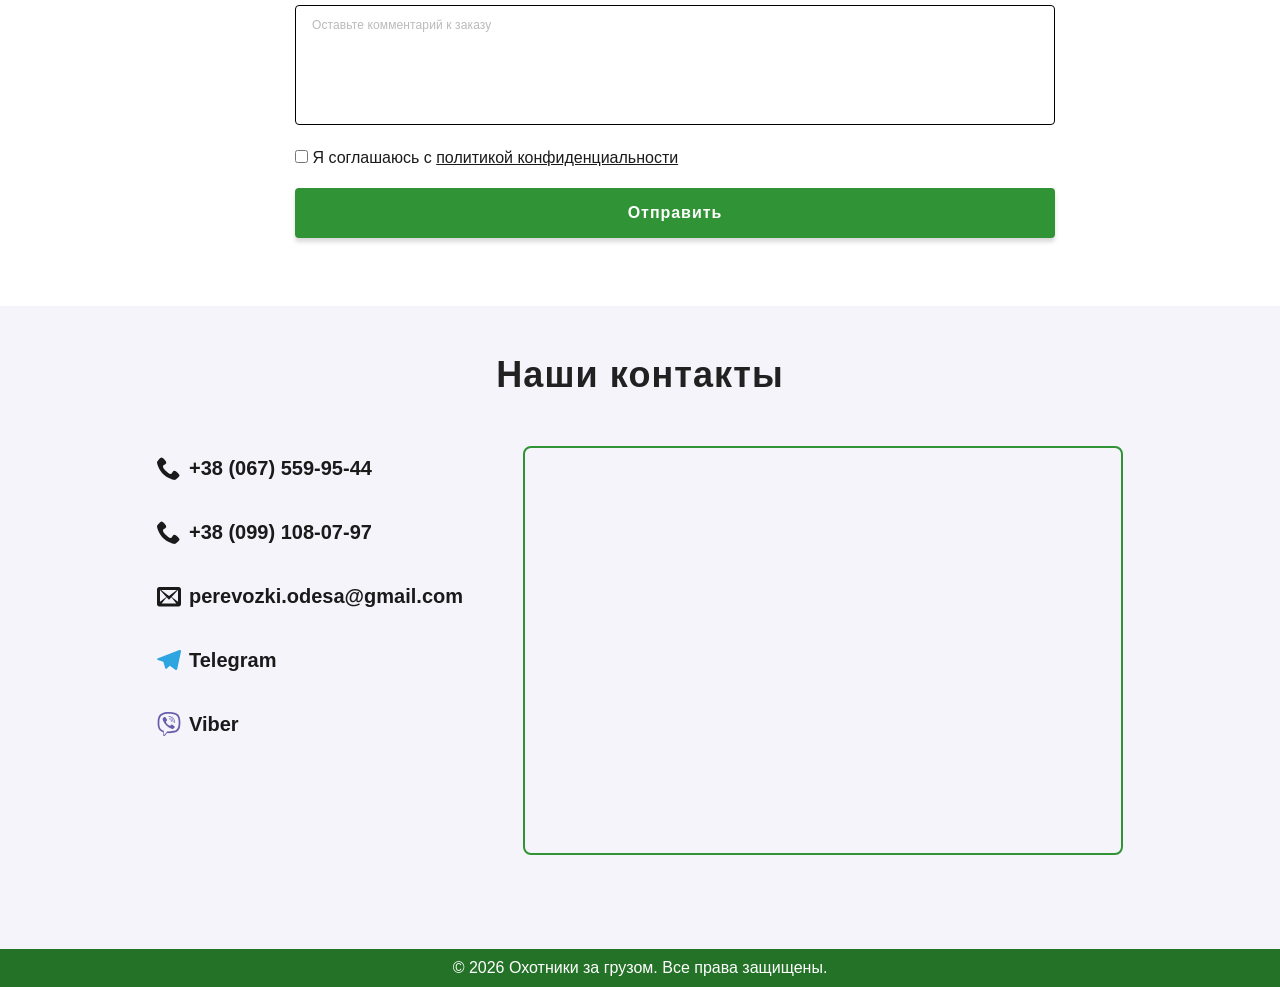
==== commit 6f574a74: "Update index.html" ====
--- a/ru/index.html
+++ b/ru/index.html
@@ -677,7 +677,7 @@
 
                     <label>
                         <input type="checkbox" required>
-                        Я соглашаюсь с <a class="policy__link" href="/policy/ru.html" target="_blank"
+                        Я соглашаюсь с <a class="policy__link" href="/ru/policy.html" target="_blank"
                             rel="noopener noreferrer">политикой
                             конфиденциальности</a>
                     </label>
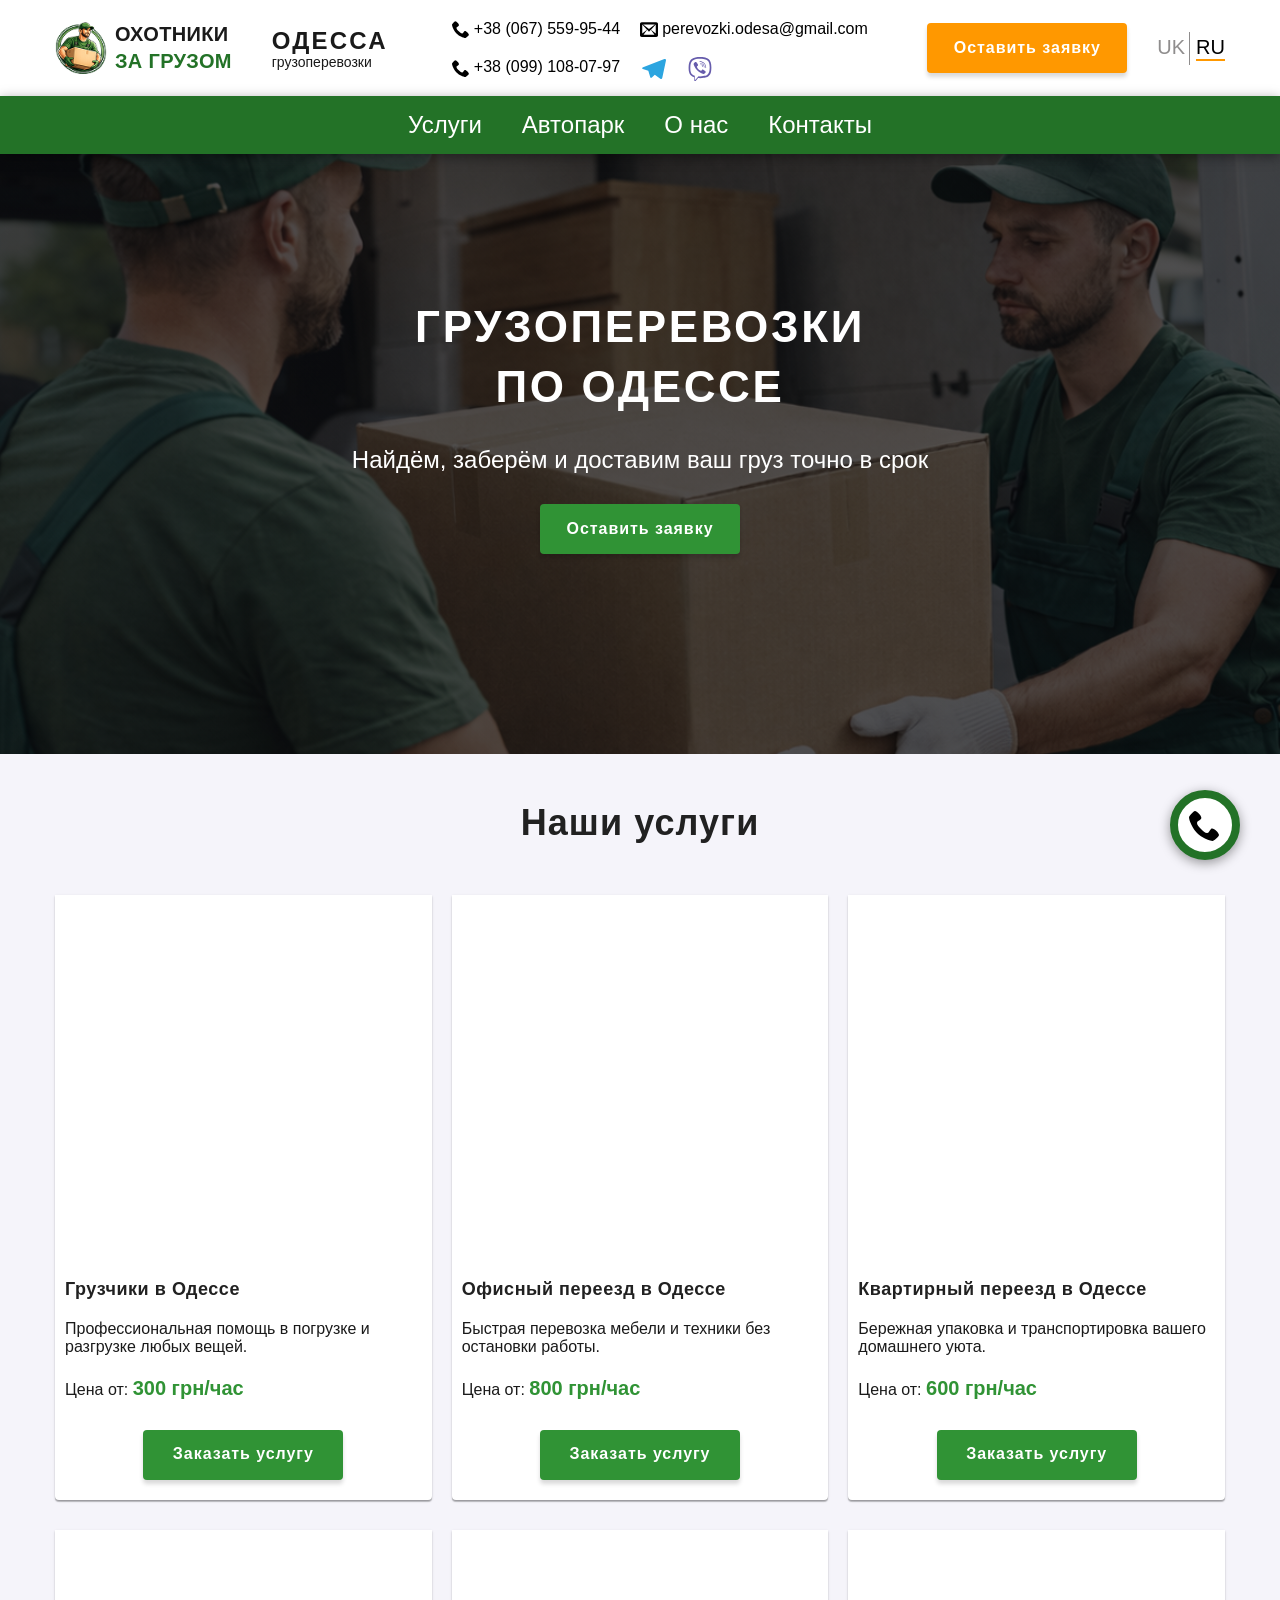
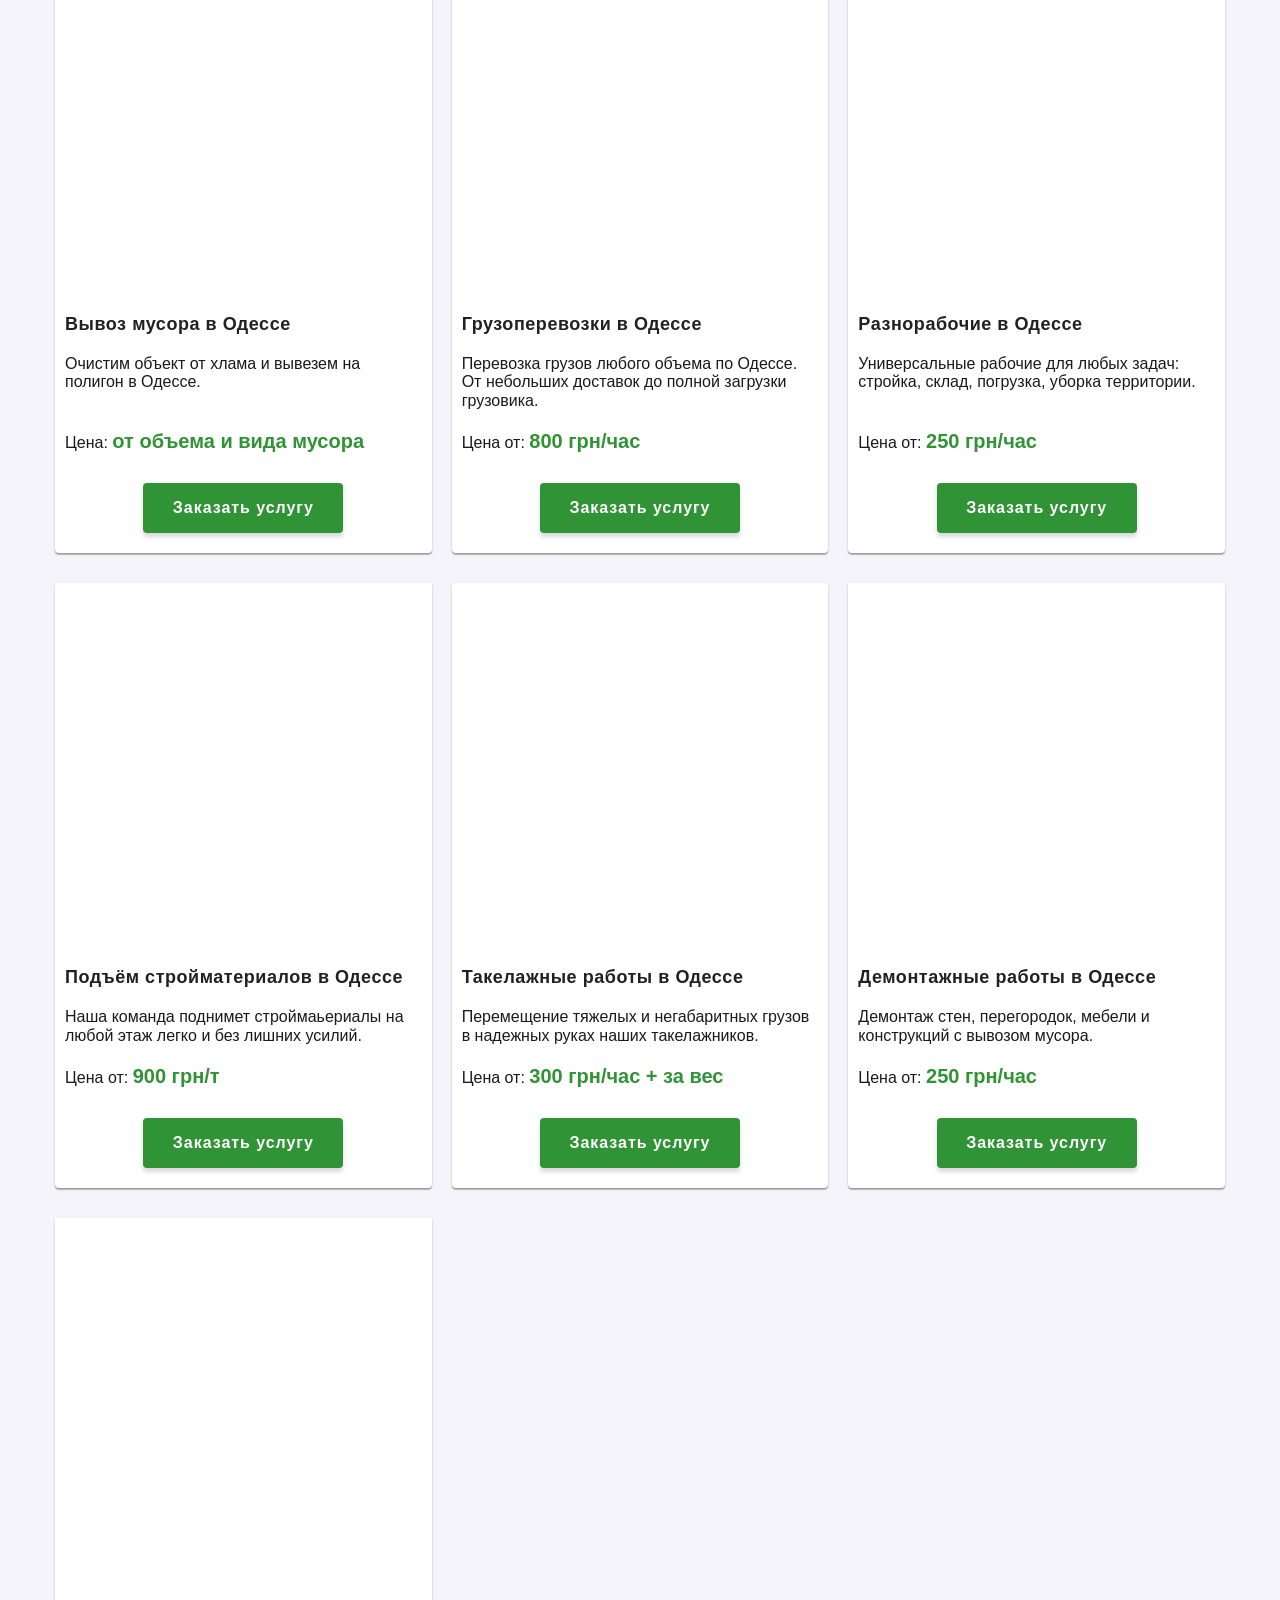
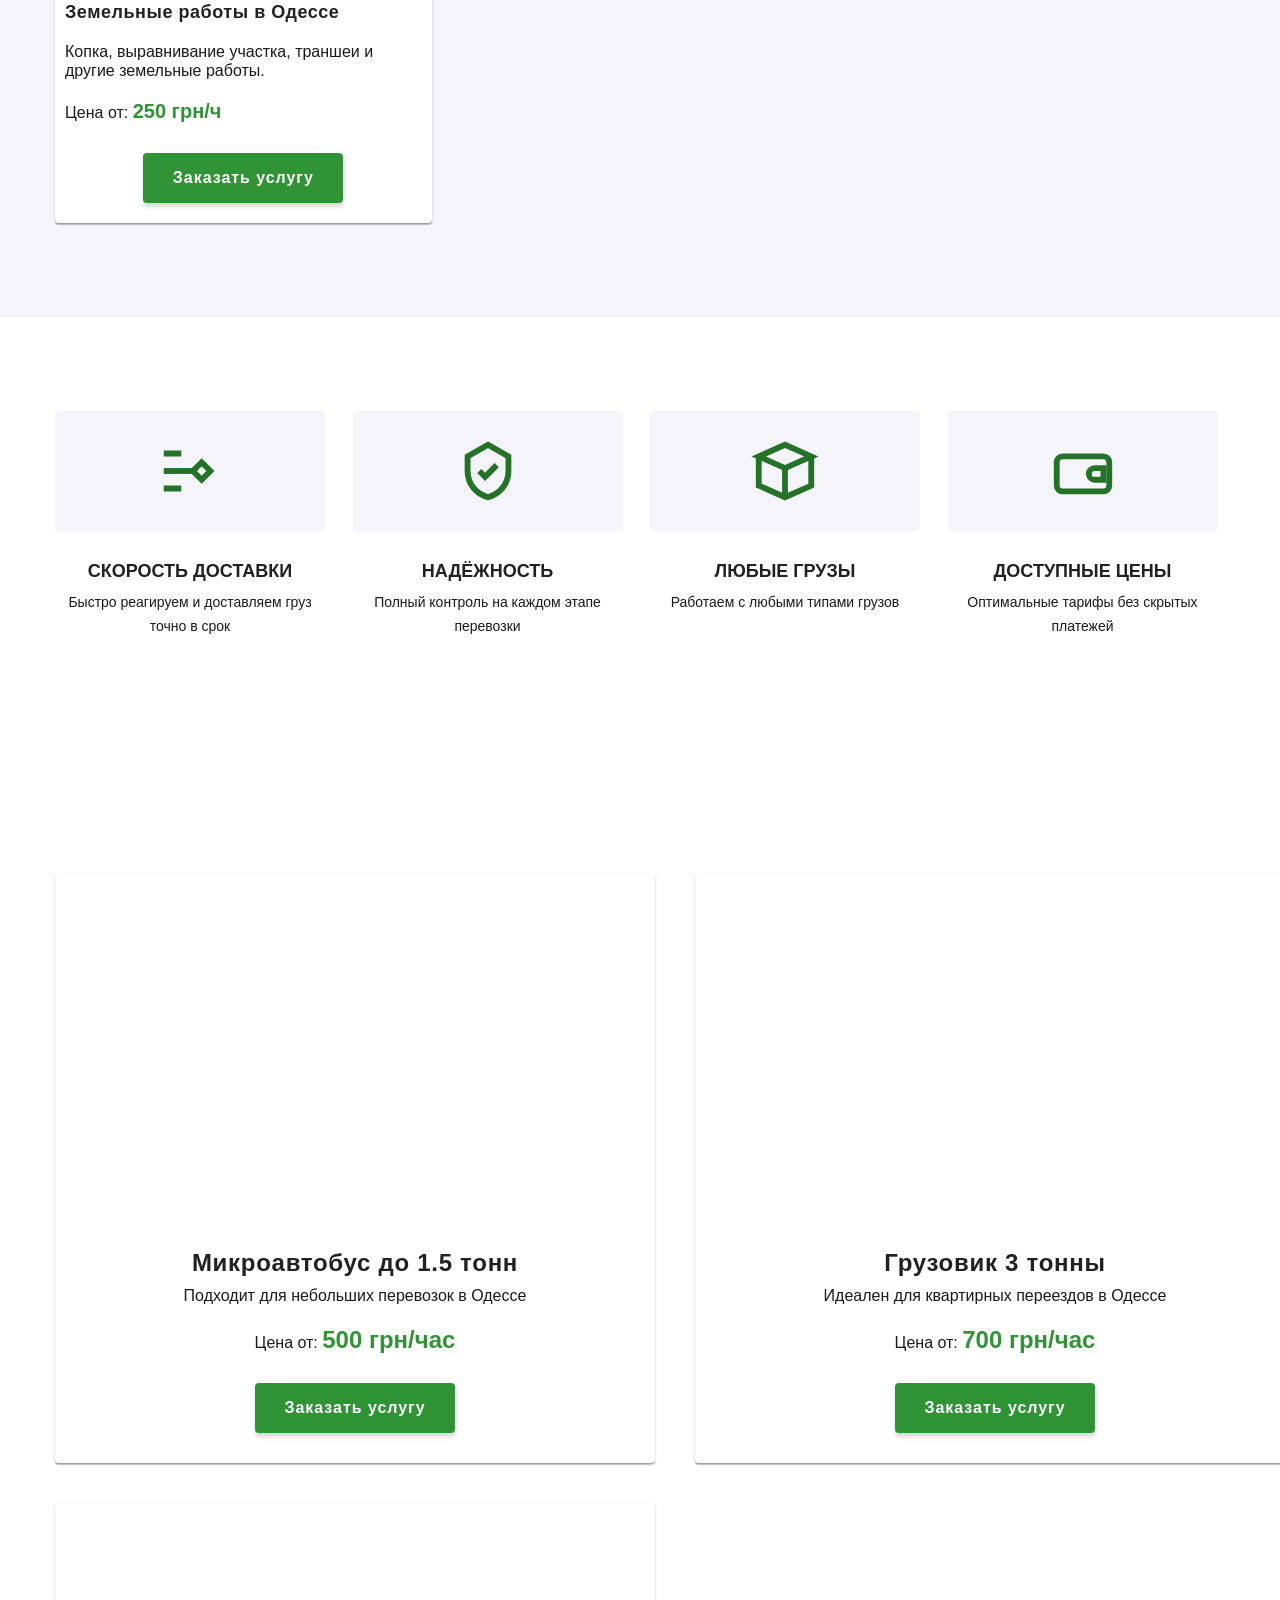
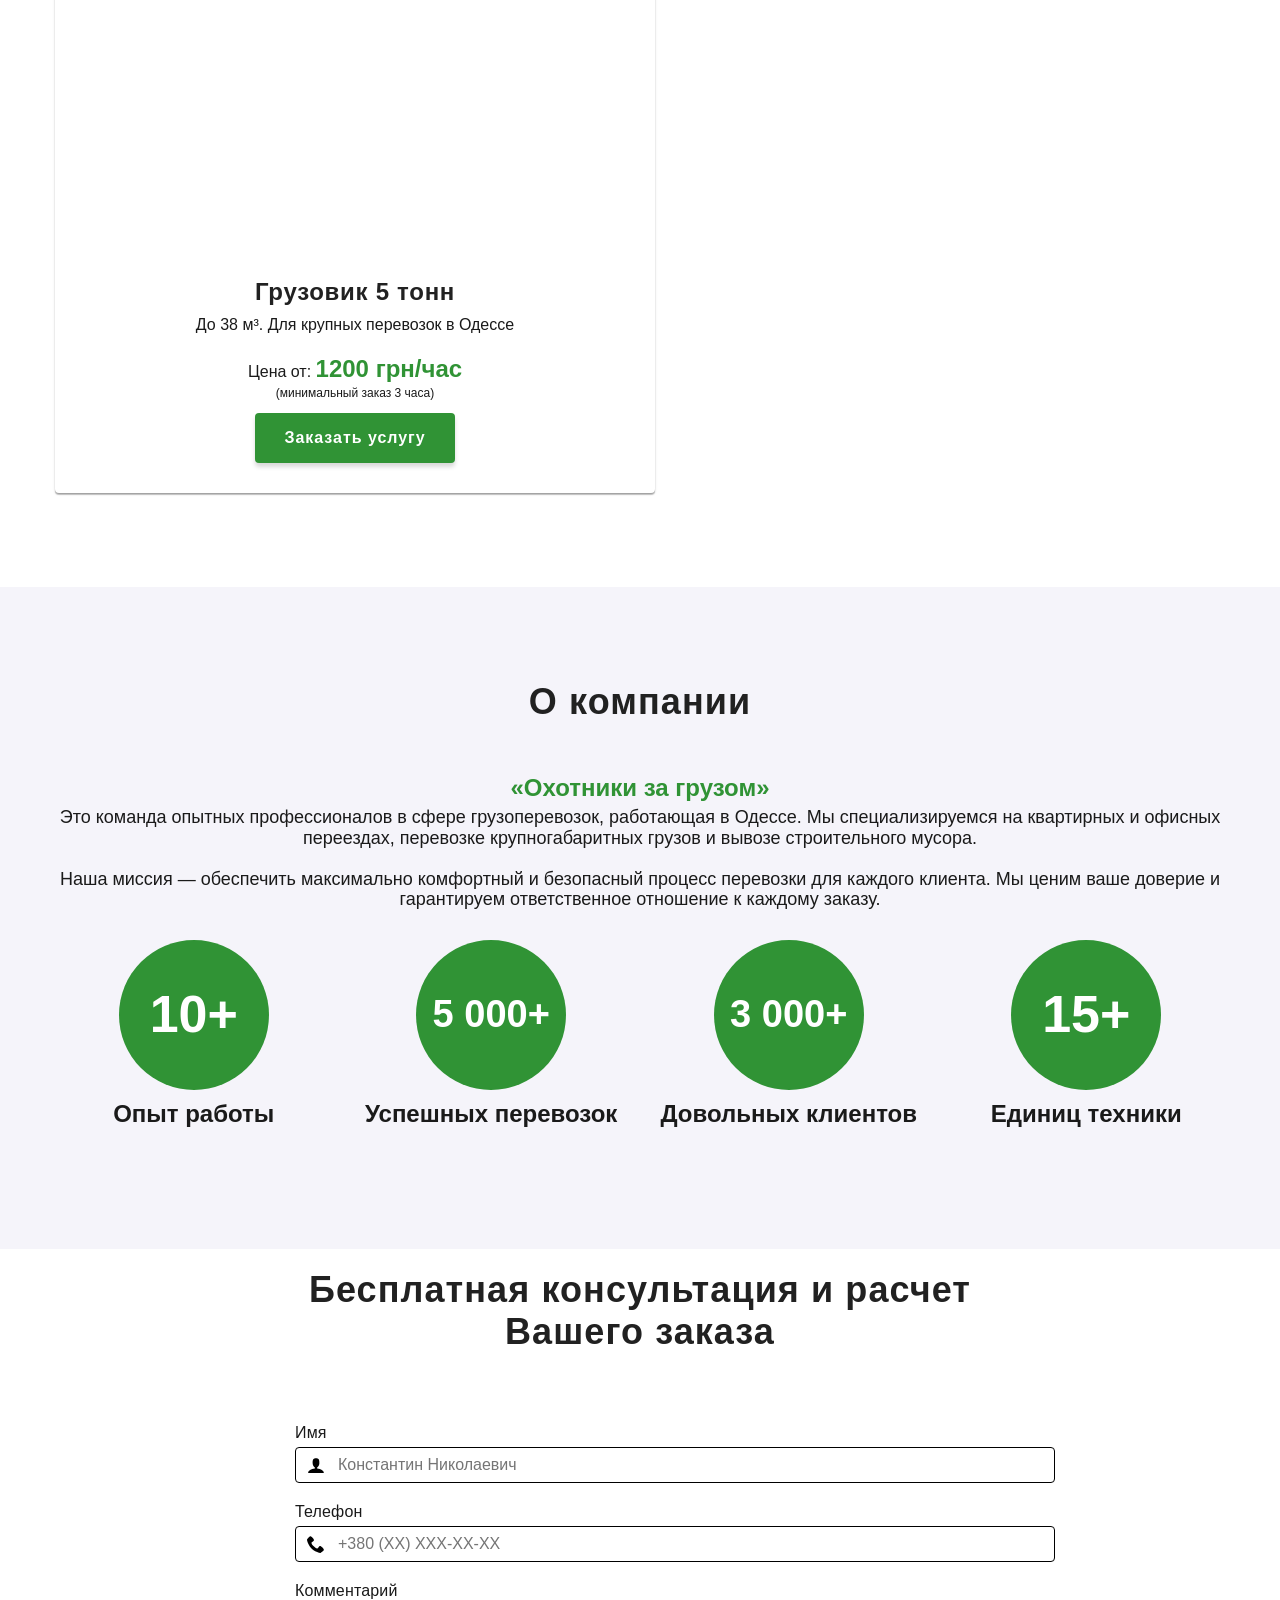
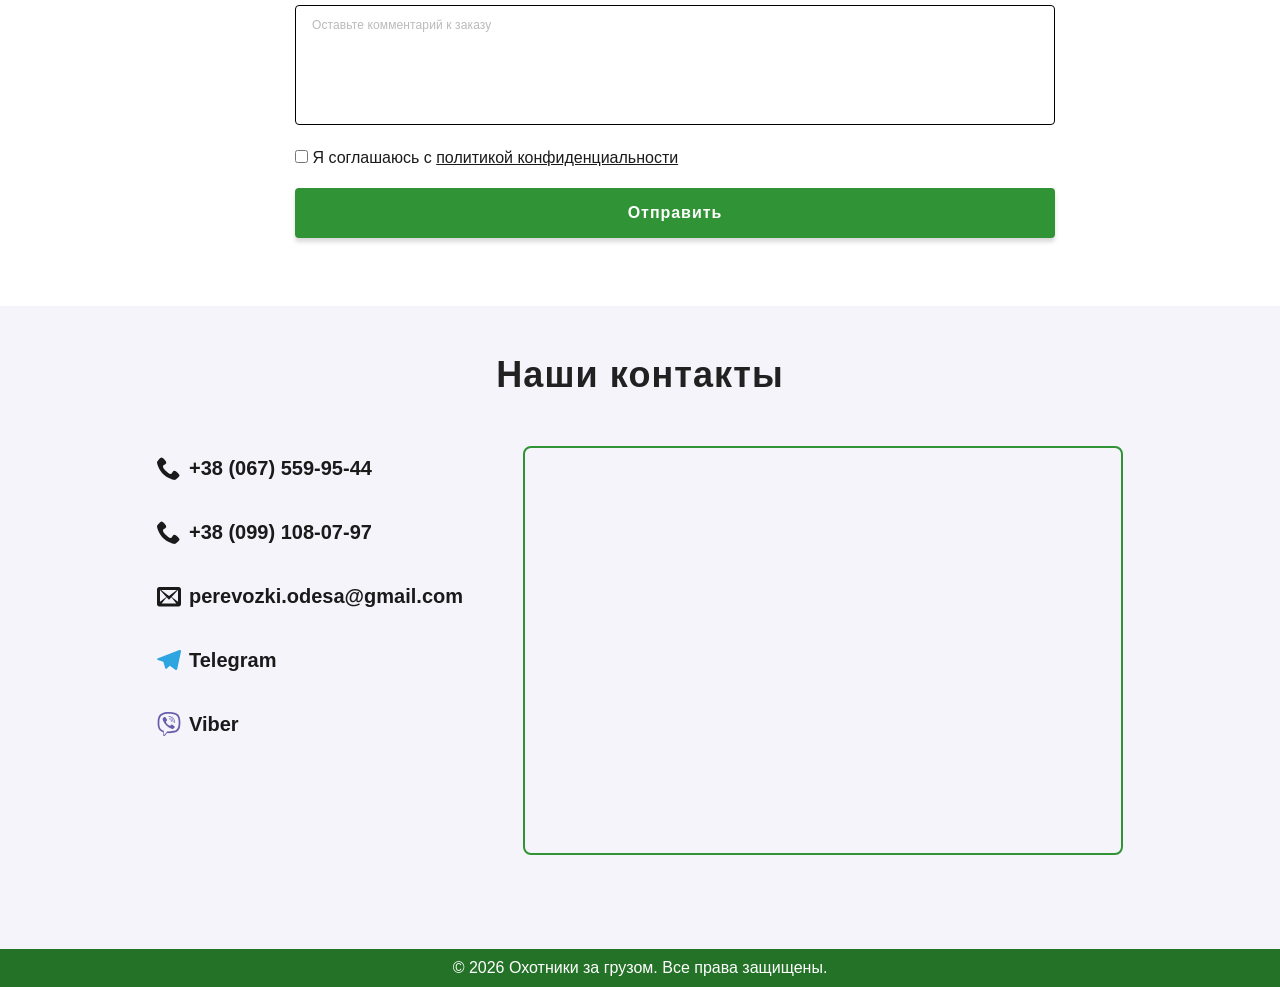
==== commit efb5b67e: "change sections places" ====
--- a/ru/index.html
+++ b/ru/index.html
@@ -223,6 +223,250 @@
             </div>
         </section>
 
+
+        <!-- Section services -->
+        <section class="section services section--second-color" id="services">
+            <div class="container">
+
+                <h2 class="title">Наши услуги <span class="visually-hidden">грузоперевозок в Одессе </span></h2>
+
+                <ul class="services__list">
+                    <li class="services__item">
+                        <picture class="services__item__img">
+                            <source
+                                srcset="../img/desktop/workers-1-desktop.jpg 1x, ../img/desktop/workers-1-desktop2x.jpg 2x"
+                                media="(min-width: 1200px)">
+                            <source
+                                srcset="../img/tablet/workers-1-tablet.jpg 1x, ../img/tablet/workers-1-tablet2x.jpg 2x"
+                                media="(min-width: 768px)">
+                            <source srcset="../img/mobile/workers-1.jpg 1x, ../img/mobile/workers-1-2x.jpg 2x"
+                                media="(min-width: 480px)">
+                            <img src="../img/mobile/workers-1.jpg" alt="двое мужчин, грузчики в форме несут коробки"
+                                width="450" />
+                        </picture>
+                        <div class="services__item__box">
+                            <h3 class="services__item__title">Грузчики в Одессе</h3>
+                            <p class="services__item__text">Профессиональная помощь в погрузке и разгрузке любых вещей.
+                            </p>
+                            <p class="services__item__price">Цена от: <span>300 грн/час</span></p>
+                            <button type="button" class="btn--primary" data-open
+                                data-service="Грузчики от 300 грн/час">Заказать
+                                услугу</button>
+                        </div>
+                    </li>
+                    <li class="services__item">
+                        <picture class="services__item__img">
+                            <source
+                                srcset="../img/desktop/workers-2-desktop.jpg 1x, ../img/desktop/workers-2-desktop2x.jpg 2x"
+                                media="(min-width: 1200px)">
+                            <source
+                                srcset="../img/tablet/workers-2-tablet.jpg 1x, ../img/tablet/workers-2-tablet2x.jpg 2x"
+                                media="(min-width: 768px)">
+                            <source srcset="../img/mobile/workers-2.jpg 1x, ../img/mobile/workers-2-2x.jpg 2x"
+                                media="(min-width: 480px)">
+                            <img src="../img/mobile/workers-2.jpg" alt="двое мужчин, грузчики в форме несут коробки"
+                                width="450" />
+                        </picture>
+                        <div class="services__item__box">
+                            <h3 class="services__item__title">Офисный переезд в Одессе</h3>
+                            <p class="services__item__text">Быстрая перевозка мебели и техники без остановки работы.</p>
+                            <p class="services__item__price">Цена от: <span>800 грн/час</span></p>
+                            <button type="button" class="btn--primary" data-open
+                                data-service="Офисный переезд 800 грн/час">Заказать
+                                услугу</button>
+                        </div>
+                    </li>
+                    <li class="services__item">
+                        <picture class="services__item__img">
+                            <source
+                                srcset="../img/desktop/workers-3-desktop.jpg 1x, ../img/desktop/workers-3-desktop2x.jpg 2x"
+                                media="(min-width: 1200px)">
+                            <source
+                                srcset="../img/tablet/workers-3-tablet.jpg 1x, ../img/tablet/workers-3-tablet2x.jpg 2x"
+                                media="(min-width: 768px)">
+                            <source srcset="../img/mobile/workers-3.jpg 1x, ../img/mobile/workers-3-2x.jpg 2x"
+                                media="(min-width: 480px)">
+                            <img src="../img/mobile/workers-3.jpg" alt="двое мужчин, грузчики в форме несут мебель"
+                                width="450" />
+                        </picture>
+                        <div class="services__item__box">
+                            <h3 class="services__item__title">Квартирный переезд в Одессе</h3>
+                            <p class="services__item__text">Бережная упаковка и транспортировка вашего домашнего уюта.
+                            </p>
+                            <p class="services__item__price">Цена от: <span>600 грн/час</span></p>
+                            <button type="button" class="btn--primary" data-open
+                                data-service="Квартирный переезд от 600 грн/час">Заказать услугу</button>
+                        </div>
+                    </li>
+                    <li class="services__item">
+                        <picture class="services__item__img">
+                            <source
+                                srcset="../img/desktop/workers-4-desktop.jpg 1x, ../img/desktop/workers-4-desktop2x.jpg 2x"
+                                media="(min-width: 1200px)">
+                            <source
+                                srcset="../img/tablet/workers-4-tablet.jpg 1x, ../img/tablet/workers-4-tablet2x.jpg 2x"
+                                media="(min-width: 768px)">
+                            <source srcset="../img/mobile/workers-4.jpg 1x, ../img/mobile/workers-4-2x.jpg 2x"
+                                media="(min-width: 480px)">
+                            <img src="../img/mobile/workers-4.jpg"
+                                alt="двое мужчин, грузчики в форме грузят строительный мусор" width="450" />
+                        </picture>
+                        <div class="services__item__box">
+                            <h3 class="services__item__title">Вывоз мусора в Одессе</h3>
+                            <p class="services__item__text">Очистим объект от хлама и вывезем на полигон в Одессе.</p>
+                            <p class="services__item__price">Цена: <span>от объема и вида мусора</span></p>
+                            <button type="button" class="btn--primary" data-open data-service="Вывоз мусора">Заказать
+                                услугу</button>
+                        </div>
+                    </li>
+                    <li class="services__item">
+                        <picture class="services__item__img">
+                            <source
+                                srcset="../img/desktop/workers-5-desktop.jpg 1x, ../img/desktop/workers-5-desktop2x.jpg 2x"
+                                media="(min-width: 1200px)">
+                            <source
+                                srcset="../img/tablet/workers-5-tablet.jpg 1x, ../img/tablet/workers-5-tablet2x.jpg 2x"
+                                media="(min-width: 768px)">
+                            <source srcset="../img/mobile/workers-5.jpg 1x, ../img/mobile/workers-5-2x.jpg 2x"
+                                media="(min-width: 480px)">
+                            <img src="../img/mobile/workers-5.jpg" alt="грузовик с палетами товаров в коробках и бочках"
+                                width="450" />
+                        </picture>
+                        <div class="services__item__box">
+                            <h3 class="services__item__title">Грузоперевозки в Одессе</h3>
+                            <p class="services__item__text">Перевозка грузов любого объема по Одессе. От небольших
+                                доставок до полной
+                                загрузки грузовика.</p>
+                            <p class="services__item__price">Цена от: <span>800 грн/час</span></p>
+                            <button type="button" class="btn--primary" data-open
+                                data-service="Грузоперевозки от 1500 грн/час">Заказать
+                                услугу</button>
+                        </div>
+                    </li>
+                    <li class="services__item">
+                        <picture class="services__item__img">
+                            <source
+                                srcset="../img/desktop/workers-6-desktop.jpg 1x, ../img/desktop/workers-6-desktop2x.jpg 2x"
+                                media="(min-width: 1200px)">
+                            <source
+                                srcset="../img/tablet/workers-6-tablet.jpg 1x, ../img/tablet/workers-6-tablet2x.jpg 2x"
+                                media="(min-width: 768px)">
+                            <source srcset="../img/mobile/workers-6.jpg 1x, ../img/mobile/workers-6-2x.jpg 2x"
+                                media="(min-width: 480px)">
+                            <img src="../img/mobile/workers-6.jpg"
+                                alt="двое мужчин, делают ремонт в квартире с профессиональным инструментом"
+                                width="450" />
+                        </picture>
+                        <div class="services__item__box">
+                            <h3 class="services__item__title">Разнорабочие в Одессе</h3>
+                            <p class="services__item__text">Универсальные рабочие для любых задач: стройка, склад,
+                                погрузка, уборка
+                                территории.</p>
+                            <p class="services__item__price">Цена от: <span>250 грн/час</span></p>
+                            <button type="button" class="btn--primary" data-open
+                                data-service="Разнорабочие от 250 грн/час">Заказать
+                                услугу</button>
+                        </div>
+                    </li>
+                    <li class="services__item">
+                        <picture class="services__item__img">
+                            <source
+                                srcset="../img/desktop/workers-7-desktop.jpg 1x, ../img/desktop/workers-7-desktop2x.jpg 2x"
+                                media="(min-width: 1200px)">
+                            <source
+                                srcset="../img/tablet/workers-7-tablet.jpg 1x, ../img/tablet/workers-7-tablet2x.jpg 2x"
+                                media="(min-width: 768px)">
+                            <source srcset="../img/mobile/workers-7.jpg 1x, ../img/mobile/workers-7-2x.jpg 2x"
+                                media="(min-width: 480px)">
+                            <img src="../img/mobile/workers-7.jpg"
+                                alt="двое мужчин, грузчики в форме несут мешки с цементом" width="450" />
+                        </picture>
+                        <div class="services__item__box">
+                            <h3 class="services__item__title">Подъём стройматериалов в Одессе</h3>
+                            <p class="services__item__text">Наша команда поднимет строймаьериалы на любой этаж легко и
+                                без лишних
+                                усилий.</p>
+                            <p class="services__item__price">Цена от: <span>900 грн/т</span></p>
+                            <button type="button" class="btn--primary" data-open
+                                data-service="Подъём строй. мат. от 900 грн/т">Заказать
+                                услугу</button>
+                        </div>
+                    </li>
+                    <li class="services__item">
+                        <picture class="services__item__img">
+                            <source
+                                srcset="../img/desktop/workers-8-desktop.jpg 1x, ../img/desktop/workers-8-desktop2x.jpg 2x"
+                                media="(min-width: 1200px)">
+                            <source
+                                srcset="../img/tablet/workers-8-tablet.jpg 1x, ../img/tablet/workers-8-tablet2x.jpg 2x"
+                                media="(min-width: 768px)">
+                            <source srcset="../img/mobile/workers-8.jpg 1x, ../img/mobile/workers-8-2x.jpg 2x"
+                                media="(min-width: 480px)">
+                            <img src="../img/mobile/workers-8.jpg"
+                                alt="двое мужчин, грузчики в форме поднимают тяжелое оборудование" width="450" />
+                        </picture>
+                        <div class="services__item__box">
+                            <h3 class="services__item__title">Такелажные работы в Одессе</h3>
+                            <p class="services__item__text">Перемещение тяжелых и негабаритных грузов в надежных руках
+                                наших
+                                такелажников.</p>
+                            <p class="services__item__price">Цена от: <span>300 грн/час + за вес</span></p>
+                            <button type="button" class="btn--primary" data-open
+                                data-service="Такелаж от 300 грн/час">Заказать
+                                услугу</button>
+                        </div>
+                    </li>
+                    <li class="services__item">
+                        <picture class="services__item__img">
+                            <source
+                                srcset="../img/desktop/workers-9-desktop.jpg 1x, ../img/desktop/workers-9-desktop2x.jpg 2x"
+                                media="(min-width: 1200px)">
+                            <source
+                                srcset="../img/tablet/workers-9-tablet.jpg 1x, ../img/tablet/workers-9-tablet2x.jpg 2x"
+                                media="(min-width: 768px)">
+                            <source srcset="../img/mobile/workers-9.jpg 1x, ../img/mobile/workers-9-2x.jpg 2x"
+                                media="(min-width: 480px)">
+                            <img src="../img/mobile/workers-9.jpg" alt="двое мужчин, в форме сносят стену"
+                                width="450" />
+                        </picture>
+                        <div class="services__item__box">
+                            <h3 class="services__item__title">Демонтажные работы в Одессе</h3>
+                            <p class="services__item__text">Демонтаж стен, перегородок, мебели и конструкций с вывозом
+                                мусора.</p>
+                            <p class="services__item__price">Цена от: <span>250 грн/час</span></p>
+                            <button type="button" class="btn--primary" data-open
+                                data-service="Демонтаж от 250 грн/час">Заказать
+                                услугу</button>
+                        </div>
+                    </li>
+                    <li class="services__item">
+                        <picture class="services__item__img">
+                            <source
+                                srcset="../img/desktop/workers-10-desktop.jpg 1x, ../img/desktop/workers-10-desktop2x.jpg 2x"
+                                media="(min-width: 1200px)">
+                            <source
+                                srcset="../img/tablet/workers-10-tablet.jpg 1x, ../img/tablet/workers-10-tablet2x.jpg 2x"
+                                media="(min-width: 768px)">
+                            <source srcset="../img/mobile/workers-10.jpg 1x, ../img/mobile/workers-10-2x.jpg 2x"
+                                media="(min-width: 480px)">
+                            <img src="../img/mobile/workers-10.jpg" alt="двое мужчин, в форме выкапывают землю"
+                                width="450" />
+                        </picture>
+                        <div class="services__item__box">
+                            <h3 class="services__item__title">Земельные работы в Одессе</h3>
+                            <p class="services__item__text">Копка, выравнивание участка, траншеи и другие земельные
+                                работы.</p>
+                            <p class="services__item__price">Цена от: <span>250 грн/ч</span></p>
+                            <button type="button" class="btn--primary" data-open
+                                data-service="Земельные от 250 грн/час">Заказать
+                                услугу</button>
+                        </div>
+                    </li>
+                </ul>
+            </div>
+        </section>
+
+
         <!-- Section adventages -->
         <section class="section advantages">
             <div class="container">
@@ -275,248 +519,6 @@
                         <p class="advantages__card__text">Оптимальные тарифы без скрытых платежей</p>
                     </li>
 
-                </ul>
-            </div>
-        </section>
-
-        <!-- Section services -->
-        <section class="section services section--second-color" id="services">
-            <div class="container">
-
-                <h2 class="title">Наши услуги <span class="visually-hidden">грузоперевозок в Одессе </span></h2>
-
-                <ul class="services__list">
-                    <li class="services__item">
-                        <picture class="services__item__img">
-                            <source
-                                srcset="../img/desktop/workers-1-desktop.jpg 1x, ../img/desktop/workers-1-desktop2x.jpg 2x"
-                                media="(min-width: 1200px)">
-                            <source
-                                srcset="../img/tablet/workers-1-tablet.jpg 1x, ../img/tablet/workers-1-tablet2x.jpg 2x"
-                                media="(min-width: 768px)">
-                            <source srcset="../img/mobile/workers-1.jpg 1x, ../img/mobile/workers-1-2x.jpg 2x"
-                                media="(min-width: 480px)">
-                            <img src="../img/mobile/workers-1.jpg" alt="двое мужчин, грузчики в форме несут коробки"
-                                width="450" />
-                        </picture>
-                        <div class="services__item__box">
-                            <h3 class="services__item__title">Грузчики в Одессе</h3>
-                            <p class="services__item__text">Профессиональная помощь в погрузке и разгрузке любых вещей.
-                            </p>
-                            <p class="services__item__price">Цена от: <span>300 грн/час</span></p>
-                            <button type="button" class="btn--primary" data-open
-                                data-service="Грузчики от 300 грн/час">Заказать
-                                услугу</button>
-                        </div>
-                    </li>
-                    <li class="services__item">
-                        <picture class="services__item__img">
-                            <source
-                                srcset="../img/desktop/workers-2-desktop.jpg 1x, ../img/desktop/workers-2-desktop2x.jpg 2x"
-                                media="(min-width: 1200px)">
-                            <source
-                                srcset="../img/tablet/workers-2-tablet.jpg 1x, ../img/tablet/workers-2-tablet2x.jpg 2x"
-                                media="(min-width: 768px)">
-                            <source srcset="../img/mobile/workers-2.jpg 1x, ../img/mobile/workers-2-2x.jpg 2x"
-                                media="(min-width: 480px)">
-                            <img src="../img/mobile/workers-2.jpg" alt="двое мужчин, грузчики в форме несут коробки"
-                                width="450" />
-                        </picture>
-                        <div class="services__item__box">
-                            <h3 class="services__item__title">Офисный переезд в Одессе</h3>
-                            <p class="services__item__text">Быстрая перевозка мебели и техники без остановки работы.</p>
-                            <p class="services__item__price">Цена от: <span>800 грн/час</span></p>
-                            <button type="button" class="btn--primary" data-open
-                                data-service="Офисный переезд 800 грн/час">Заказать
-                                услугу</button>
-                        </div>
-                    </li>
-                    <li class="services__item">
-                        <picture class="services__item__img">
-                            <source
-                                srcset="../img/desktop/workers-3-desktop.jpg 1x, ../img/desktop/workers-3-desktop2x.jpg 2x"
-                                media="(min-width: 1200px)">
-                            <source
-                                srcset="../img/tablet/workers-3-tablet.jpg 1x, ../img/tablet/workers-3-tablet2x.jpg 2x"
-                                media="(min-width: 768px)">
-                            <source srcset="../img/mobile/workers-3.jpg 1x, ../img/mobile/workers-3-2x.jpg 2x"
-                                media="(min-width: 480px)">
-                            <img src="../img/mobile/workers-3.jpg" alt="двое мужчин, грузчики в форме несут мебель"
-                                width="450" />
-                        </picture>
-                        <div class="services__item__box">
-                            <h3 class="services__item__title">Квартирный переезд в Одессе</h3>
-                            <p class="services__item__text">Бережная упаковка и транспортировка вашего домашнего уюта.
-                            </p>
-                            <p class="services__item__price">Цена от: <span>600 грн/час</span></p>
-                            <button type="button" class="btn--primary" data-open
-                                data-service="Квартирный переезд от 600 грн/час">Заказать услугу</button>
-                        </div>
-                    </li>
-                    <li class="services__item">
-                        <picture class="services__item__img">
-                            <source
-                                srcset="../img/desktop/workers-4-desktop.jpg 1x, ../img/desktop/workers-4-desktop2x.jpg 2x"
-                                media="(min-width: 1200px)">
-                            <source
-                                srcset="../img/tablet/workers-4-tablet.jpg 1x, ../img/tablet/workers-4-tablet2x.jpg 2x"
-                                media="(min-width: 768px)">
-                            <source srcset="../img/mobile/workers-4.jpg 1x, ../img/mobile/workers-4-2x.jpg 2x"
-                                media="(min-width: 480px)">
-                            <img src="../img/mobile/workers-4.jpg"
-                                alt="двое мужчин, грузчики в форме грузят строительный мусор" width="450" />
-                        </picture>
-                        <div class="services__item__box">
-                            <h3 class="services__item__title">Вывоз мусора в Одессе</h3>
-                            <p class="services__item__text">Очистим объект от хлама и вывезем на полигон в Одессе.</p>
-                            <p class="services__item__price">Цена: <span>от объема и вида мусора</span></p>
-                            <button type="button" class="btn--primary" data-open data-service="Вывоз мусора">Заказать
-                                услугу</button>
-                        </div>
-                    </li>
-                    <li class="services__item">
-                        <picture class="services__item__img">
-                            <source
-                                srcset="../img/desktop/workers-5-desktop.jpg 1x, ../img/desktop/workers-5-desktop2x.jpg 2x"
-                                media="(min-width: 1200px)">
-                            <source
-                                srcset="../img/tablet/workers-5-tablet.jpg 1x, ../img/tablet/workers-5-tablet2x.jpg 2x"
-                                media="(min-width: 768px)">
-                            <source srcset="../img/mobile/workers-5.jpg 1x, ../img/mobile/workers-5-2x.jpg 2x"
-                                media="(min-width: 480px)">
-                            <img src="../img/mobile/workers-5.jpg" alt="грузовик с палетами товаров в коробках и бочках"
-                                width="450" />
-                        </picture>
-                        <div class="services__item__box">
-                            <h3 class="services__item__title">Грузоперевозки в Одессе</h3>
-                            <p class="services__item__text">Перевозка грузов любого объема по Одессе. От небольших
-                                доставок до полной
-                                загрузки грузовика.</p>
-                            <p class="services__item__price">Цена от: <span>800 грн/час</span></p>
-                            <button type="button" class="btn--primary" data-open
-                                data-service="Грузоперевозки от 1500 грн/час">Заказать
-                                услугу</button>
-                        </div>
-                    </li>
-                    <li class="services__item">
-                        <picture class="services__item__img">
-                            <source
-                                srcset="../img/desktop/workers-6-desktop.jpg 1x, ../img/desktop/workers-6-desktop2x.jpg 2x"
-                                media="(min-width: 1200px)">
-                            <source
-                                srcset="../img/tablet/workers-6-tablet.jpg 1x, ../img/tablet/workers-6-tablet2x.jpg 2x"
-                                media="(min-width: 768px)">
-                            <source srcset="../img/mobile/workers-6.jpg 1x, ../img/mobile/workers-6-2x.jpg 2x"
-                                media="(min-width: 480px)">
-                            <img src="../img/mobile/workers-6.jpg"
-                                alt="двое мужчин, делают ремонт в квартире с профессиональным инструментом"
-                                width="450" />
-                        </picture>
-                        <div class="services__item__box">
-                            <h3 class="services__item__title">Разнорабочие в Одессе</h3>
-                            <p class="services__item__text">Универсальные рабочие для любых задач: стройка, склад,
-                                погрузка, уборка
-                                территории.</p>
-                            <p class="services__item__price">Цена от: <span>250 грн/час</span></p>
-                            <button type="button" class="btn--primary" data-open
-                                data-service="Разнорабочие от 250 грн/час">Заказать
-                                услугу</button>
-                        </div>
-                    </li>
-                    <li class="services__item">
-                        <picture class="services__item__img">
-                            <source
-                                srcset="../img/desktop/workers-7-desktop.jpg 1x, ../img/desktop/workers-7-desktop2x.jpg 2x"
-                                media="(min-width: 1200px)">
-                            <source
-                                srcset="../img/tablet/workers-7-tablet.jpg 1x, ../img/tablet/workers-7-tablet2x.jpg 2x"
-                                media="(min-width: 768px)">
-                            <source srcset="../img/mobile/workers-7.jpg 1x, ../img/mobile/workers-7-2x.jpg 2x"
-                                media="(min-width: 480px)">
-                            <img src="../img/mobile/workers-7.jpg"
-                                alt="двое мужчин, грузчики в форме несут мешки с цементом" width="450" />
-                        </picture>
-                        <div class="services__item__box">
-                            <h3 class="services__item__title">Подъём стройматериалов в Одессе</h3>
-                            <p class="services__item__text">Наша команда поднимет строймаьериалы на любой этаж легко и
-                                без лишних
-                                усилий.</p>
-                            <p class="services__item__price">Цена от: <span>900 грн/т</span></p>
-                            <button type="button" class="btn--primary" data-open
-                                data-service="Подъём строй. мат. от 900 грн/т">Заказать
-                                услугу</button>
-                        </div>
-                    </li>
-                    <li class="services__item">
-                        <picture class="services__item__img">
-                            <source
-                                srcset="../img/desktop/workers-8-desktop.jpg 1x, ../img/desktop/workers-8-desktop2x.jpg 2x"
-                                media="(min-width: 1200px)">
-                            <source
-                                srcset="../img/tablet/workers-8-tablet.jpg 1x, ../img/tablet/workers-8-tablet2x.jpg 2x"
-                                media="(min-width: 768px)">
-                            <source srcset="../img/mobile/workers-8.jpg 1x, ../img/mobile/workers-8-2x.jpg 2x"
-                                media="(min-width: 480px)">
-                            <img src="../img/mobile/workers-8.jpg"
-                                alt="двое мужчин, грузчики в форме поднимают тяжелое оборудование" width="450" />
-                        </picture>
-                        <div class="services__item__box">
-                            <h3 class="services__item__title">Такелажные работы в Одессе</h3>
-                            <p class="services__item__text">Перемещение тяжелых и негабаритных грузов в надежных руках
-                                наших
-                                такелажников.</p>
-                            <p class="services__item__price">Цена от: <span>300 грн/час + за вес</span></p>
-                            <button type="button" class="btn--primary" data-open
-                                data-service="Такелаж от 300 грн/час">Заказать
-                                услугу</button>
-                        </div>
-                    </li>
-                    <li class="services__item">
-                        <picture class="services__item__img">
-                            <source
-                                srcset="../img/desktop/workers-9-desktop.jpg 1x, ../img/desktop/workers-9-desktop2x.jpg 2x"
-                                media="(min-width: 1200px)">
-                            <source
-                                srcset="../img/tablet/workers-9-tablet.jpg 1x, ../img/tablet/workers-9-tablet2x.jpg 2x"
-                                media="(min-width: 768px)">
-                            <source srcset="../img/mobile/workers-9.jpg 1x, ../img/mobile/workers-9-2x.jpg 2x"
-                                media="(min-width: 480px)">
-                            <img src="../img/mobile/workers-9.jpg" alt="двое мужчин, в форме сносят стену"
-                                width="450" />
-                        </picture>
-                        <div class="services__item__box">
-                            <h3 class="services__item__title">Демонтажные работы в Одессе</h3>
-                            <p class="services__item__text">Демонтаж стен, перегородок, мебели и конструкций с вывозом
-                                мусора.</p>
-                            <p class="services__item__price">Цена от: <span>250 грн/час</span></p>
-                            <button type="button" class="btn--primary" data-open
-                                data-service="Демонтаж от 250 грн/час">Заказать
-                                услугу</button>
-                        </div>
-                    </li>
-                    <li class="services__item">
-                        <picture class="services__item__img">
-                            <source
-                                srcset="../img/desktop/workers-10-desktop.jpg 1x, ../img/desktop/workers-10-desktop2x.jpg 2x"
-                                media="(min-width: 1200px)">
-                            <source
-                                srcset="../img/tablet/workers-10-tablet.jpg 1x, ../img/tablet/workers-10-tablet2x.jpg 2x"
-                                media="(min-width: 768px)">
-                            <source srcset="../img/mobile/workers-10.jpg 1x, ../img/mobile/workers-10-2x.jpg 2x"
-                                media="(min-width: 480px)">
-                            <img src="../img/mobile/workers-10.jpg" alt="двое мужчин, в форме выкапывают землю"
-                                width="450" />
-                        </picture>
-                        <div class="services__item__box">
-                            <h3 class="services__item__title">Земельные работы в Одессе</h3>
-                            <p class="services__item__text">Копка, выравнивание участка, траншеи и другие земельные
-                                работы.</p>
-                            <p class="services__item__price">Цена от: <span>250 грн/ч</span></p>
-                            <button type="button" class="btn--primary" data-open
-                                data-service="Земельные от 250 грн/час">Заказать
-                                услугу</button>
-                        </div>
-                    </li>
                 </ul>
             </div>
         </section>
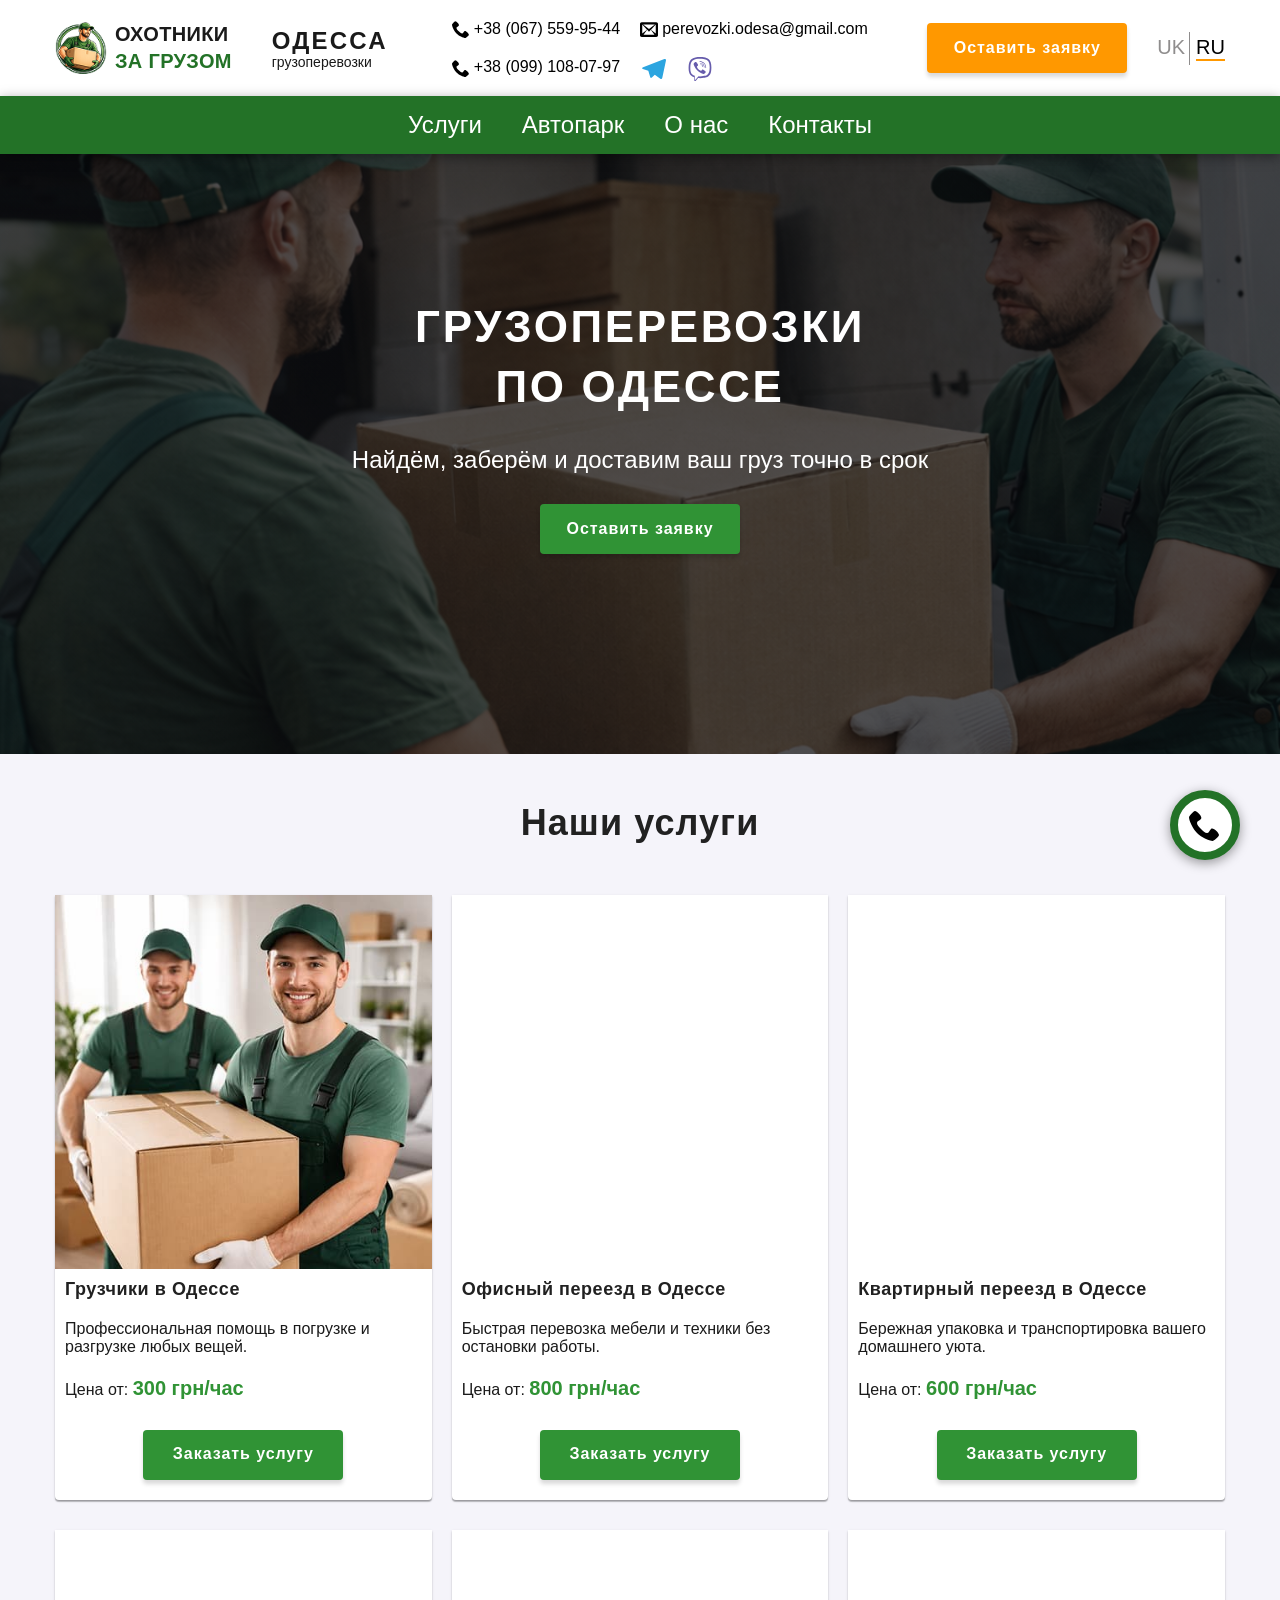
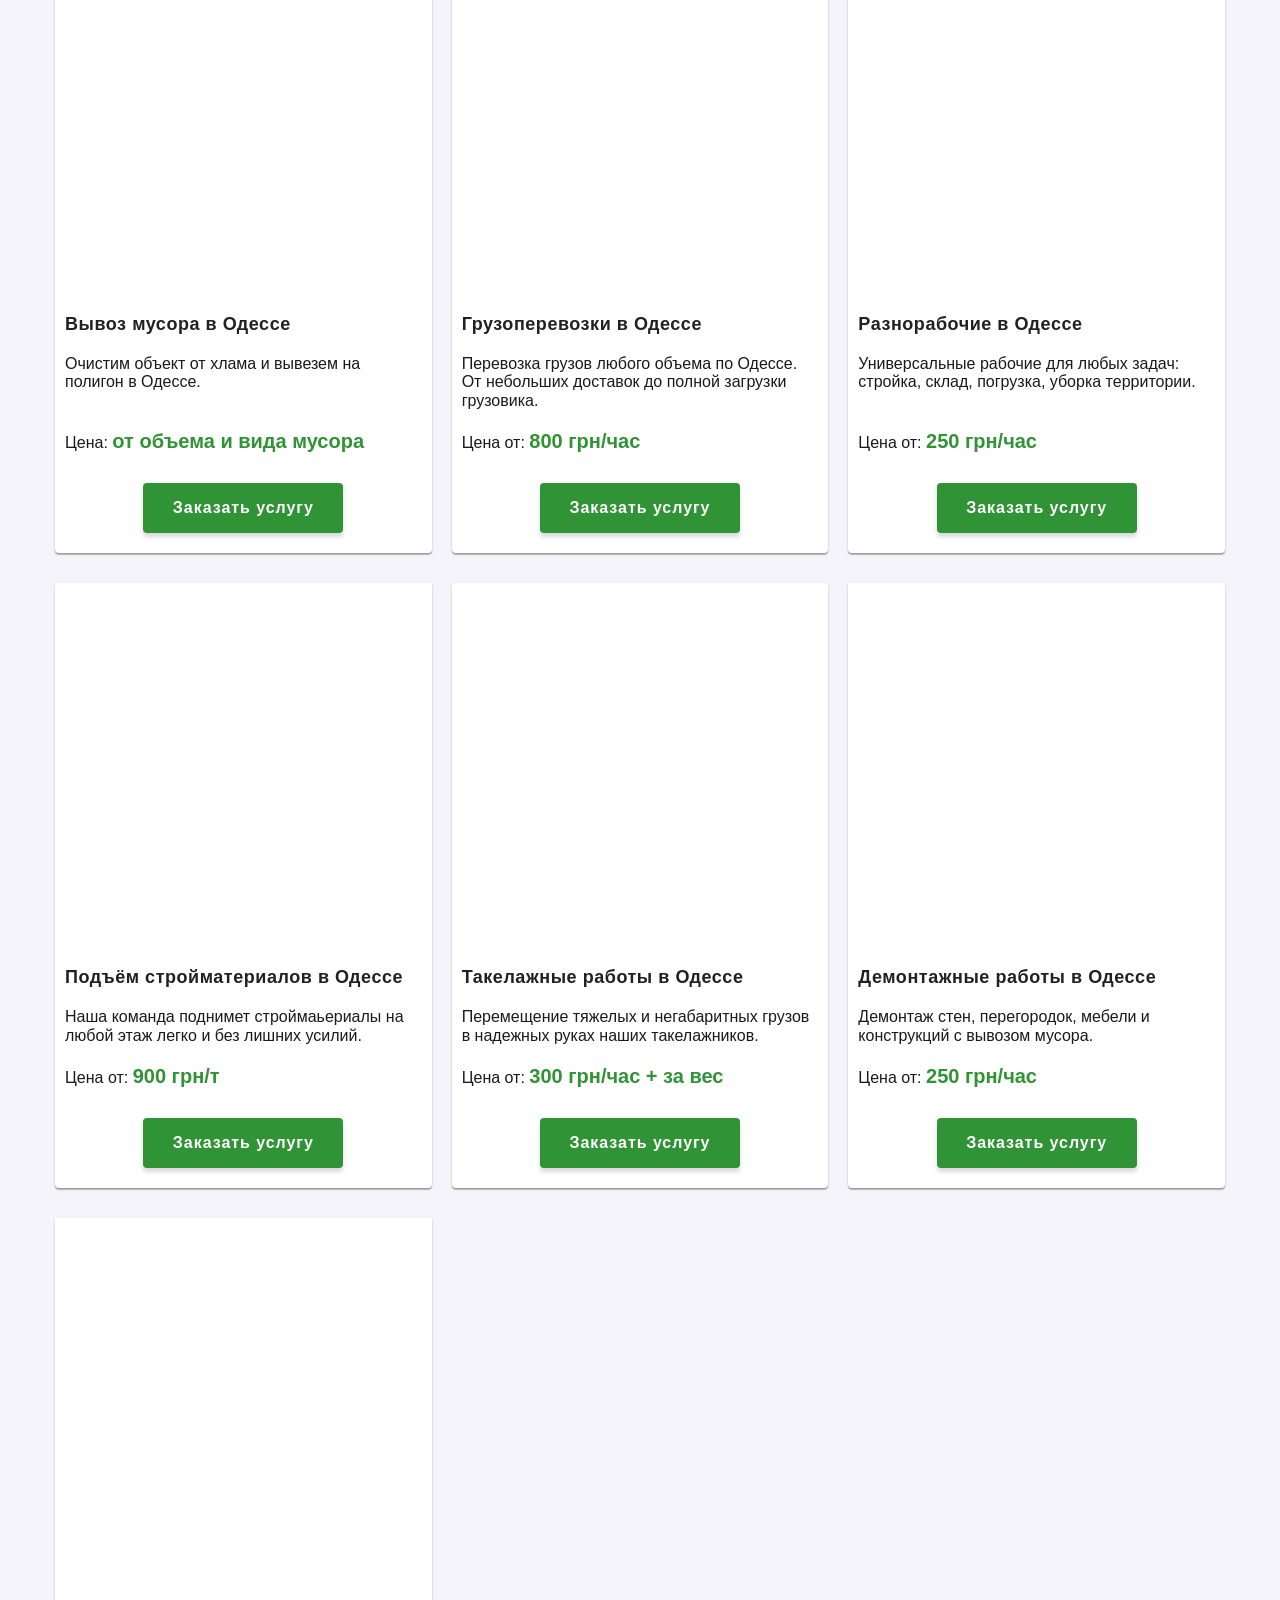
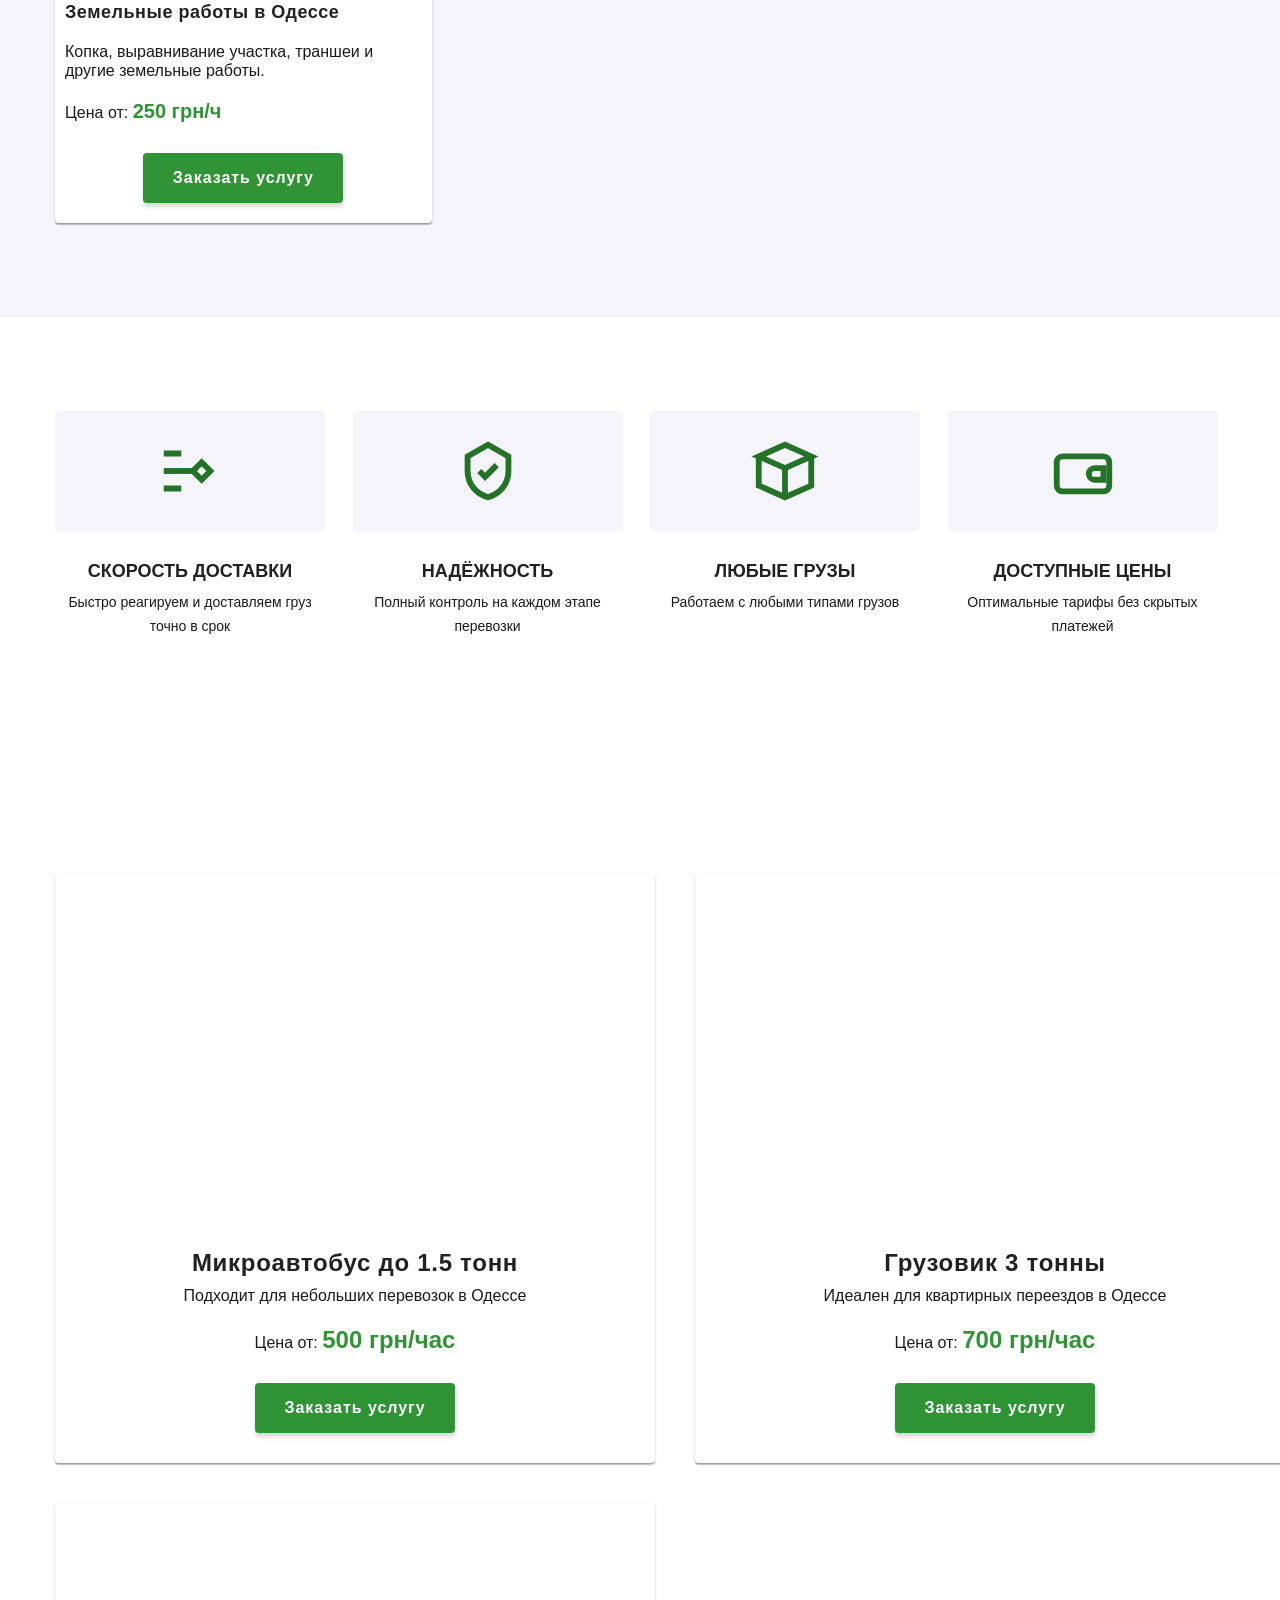
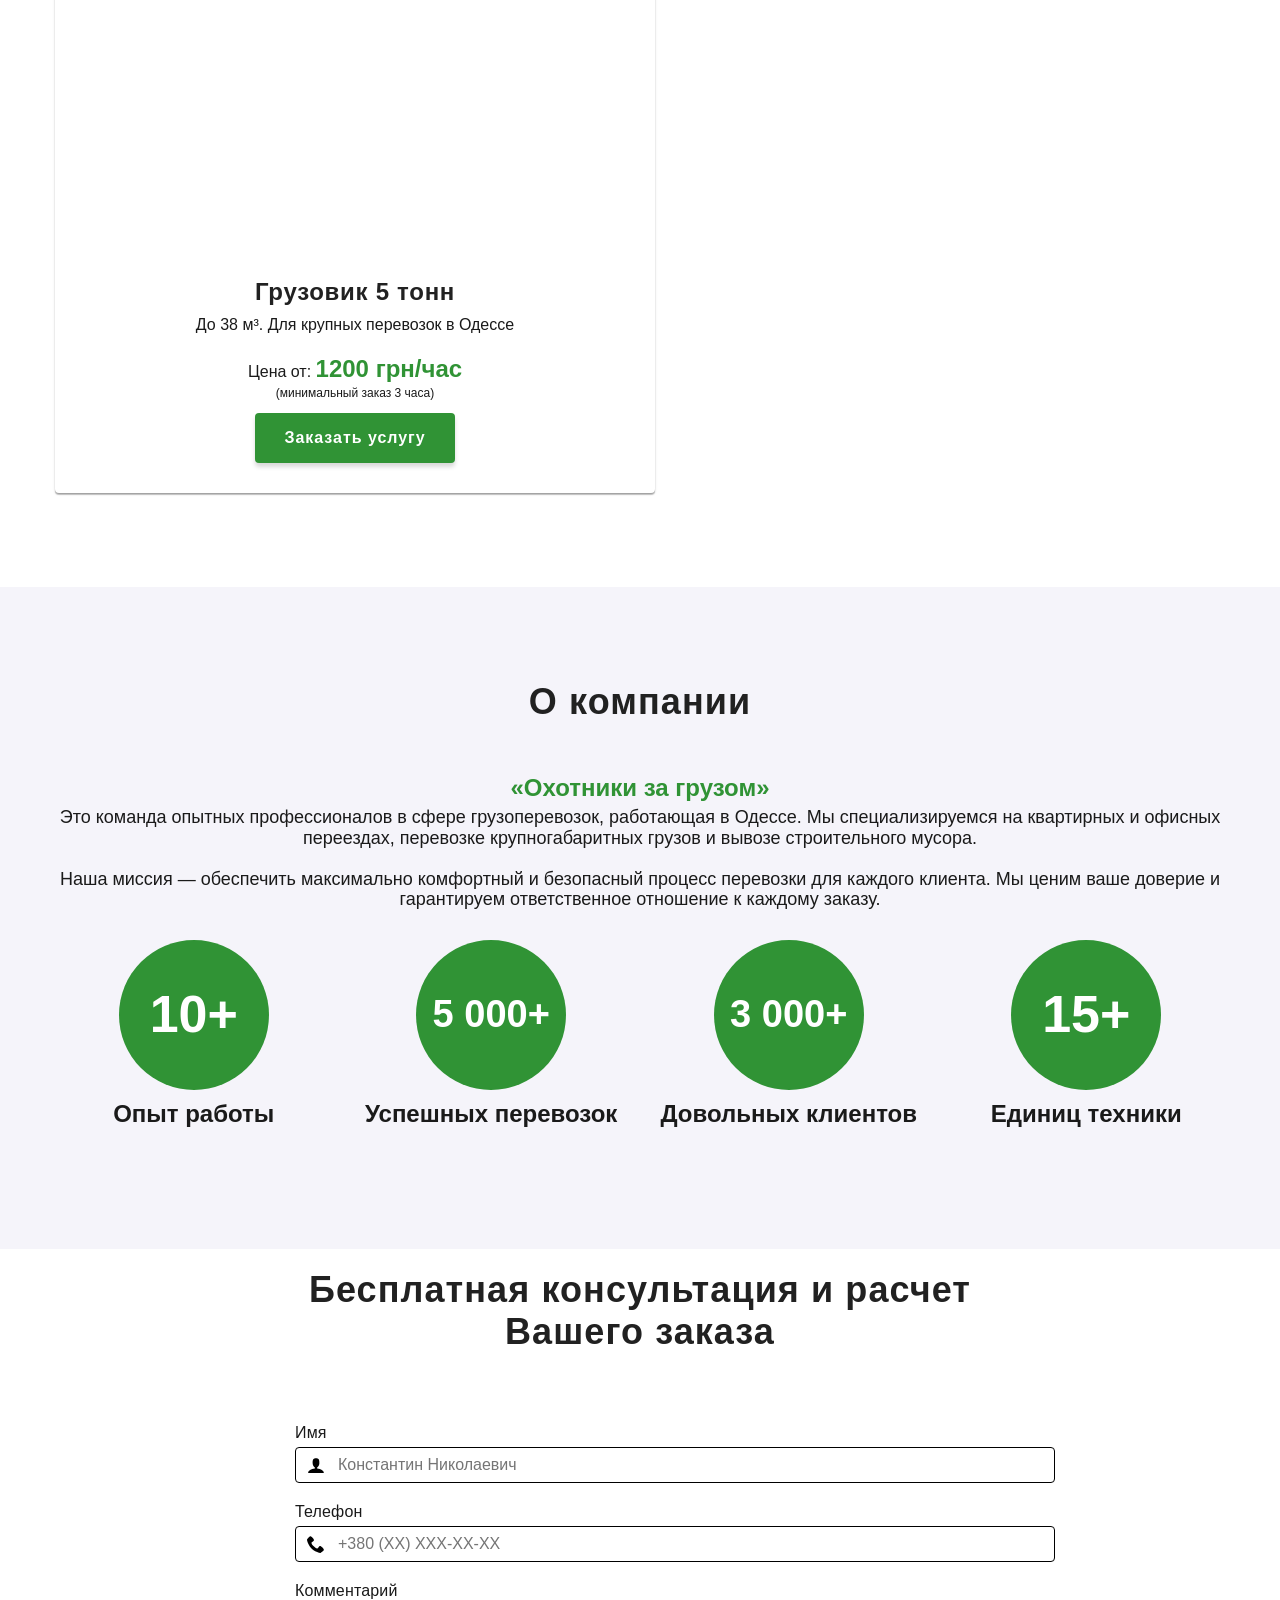
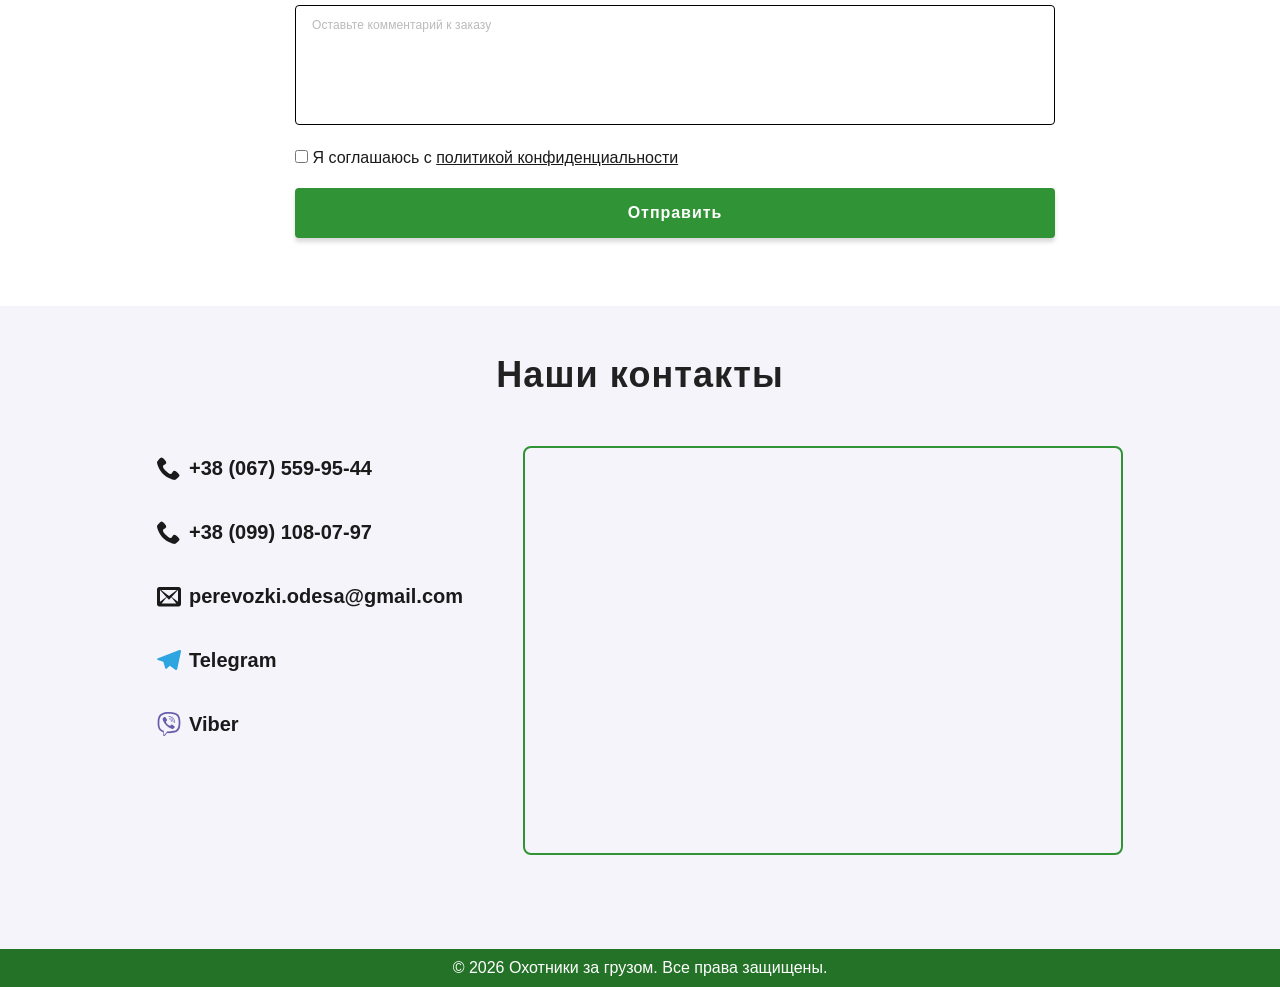
==== commit d64a4f1e: "add new favicon sizes" ====
--- a/ru/index.html
+++ b/ru/index.html
@@ -37,7 +37,9 @@
     <link rel="alternate" hreflang="x-default" href="https://perevozki-odessa.in.ua/" />
 
     <title>Охотники за грузом. Грузоперевозки Одесса. Грузчики Одесса</title>
-    <link rel="icon" href="/favicon.ico" type="image/x-icon">
+    <link rel="icon" type="image/png" sizes="48x48" href="/favicon-48.png">
+    <link rel="icon" type="image/png" sizes="64x64" href="/favicon-64.png">
+    <link rel="icon" href="/favicon.ico" sizes="any">
 
 
     <link rel="preconnect" href="https://fonts.googleapis.com">
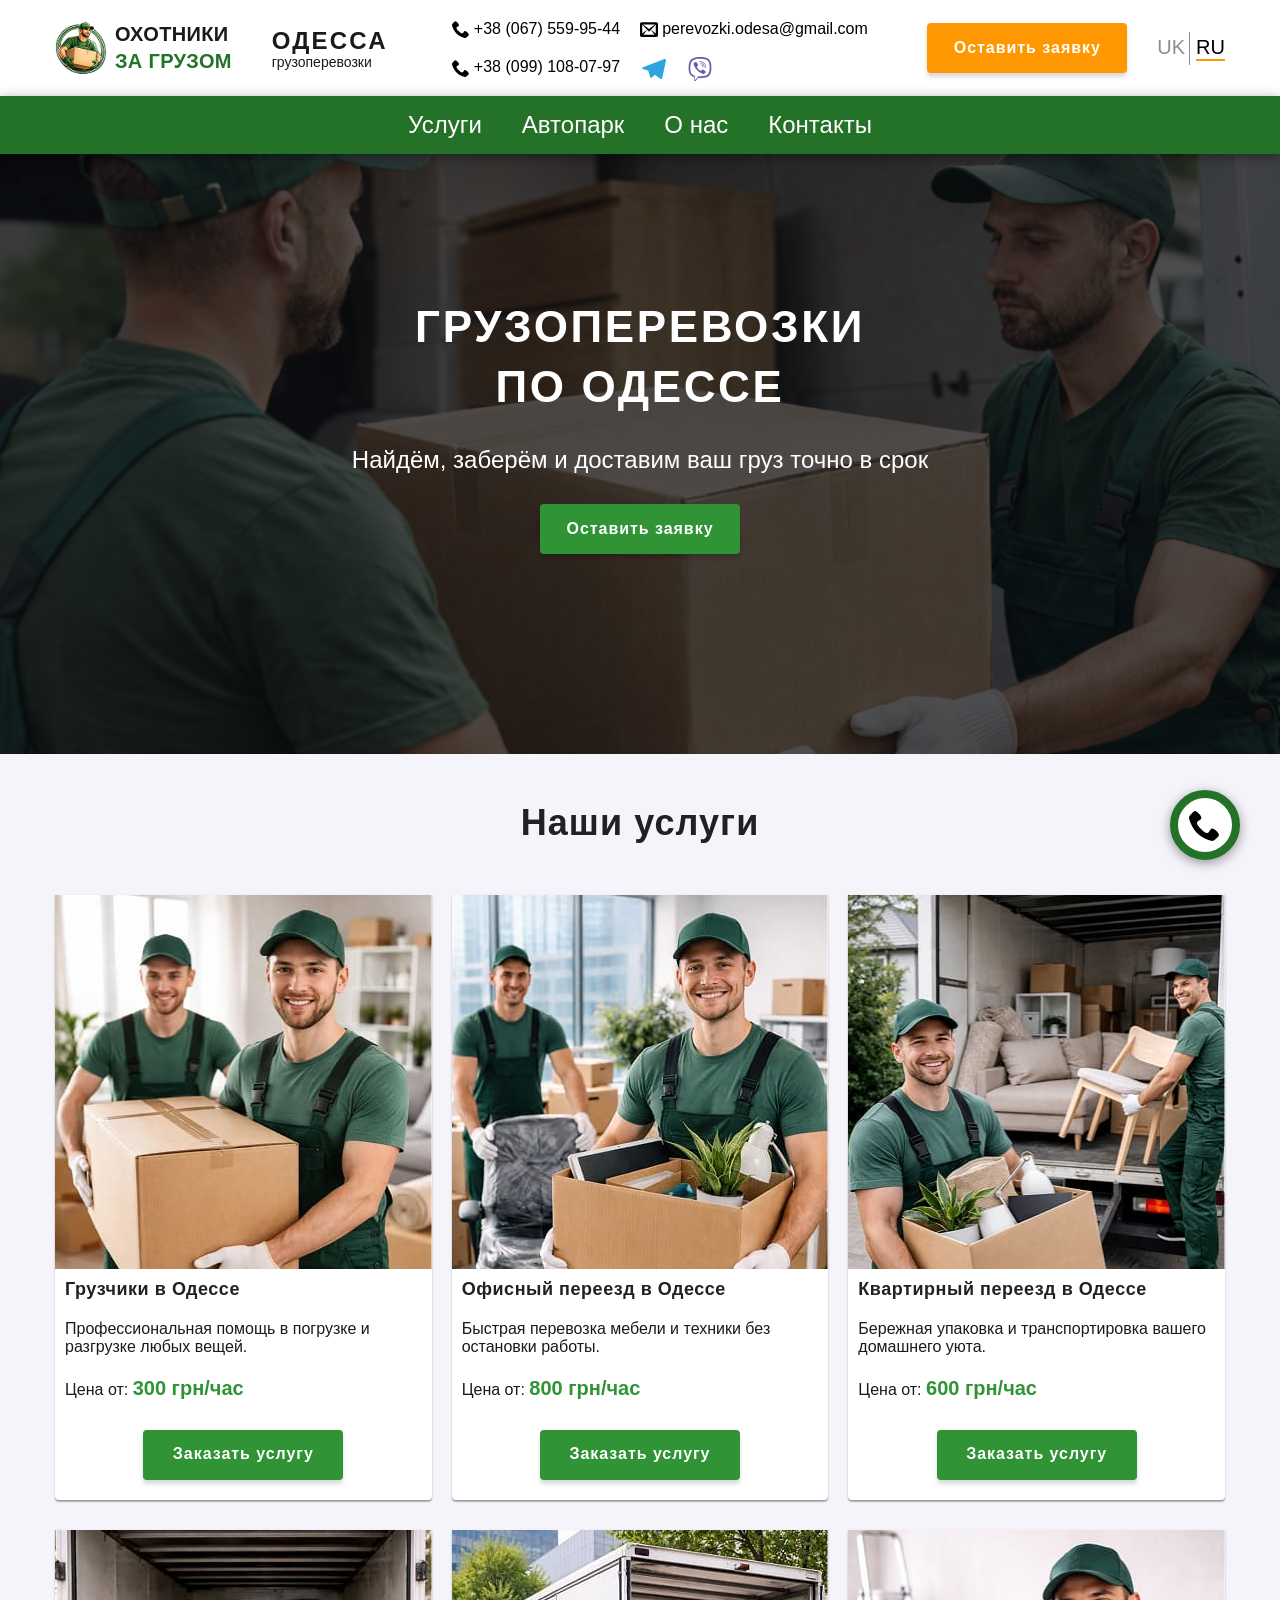
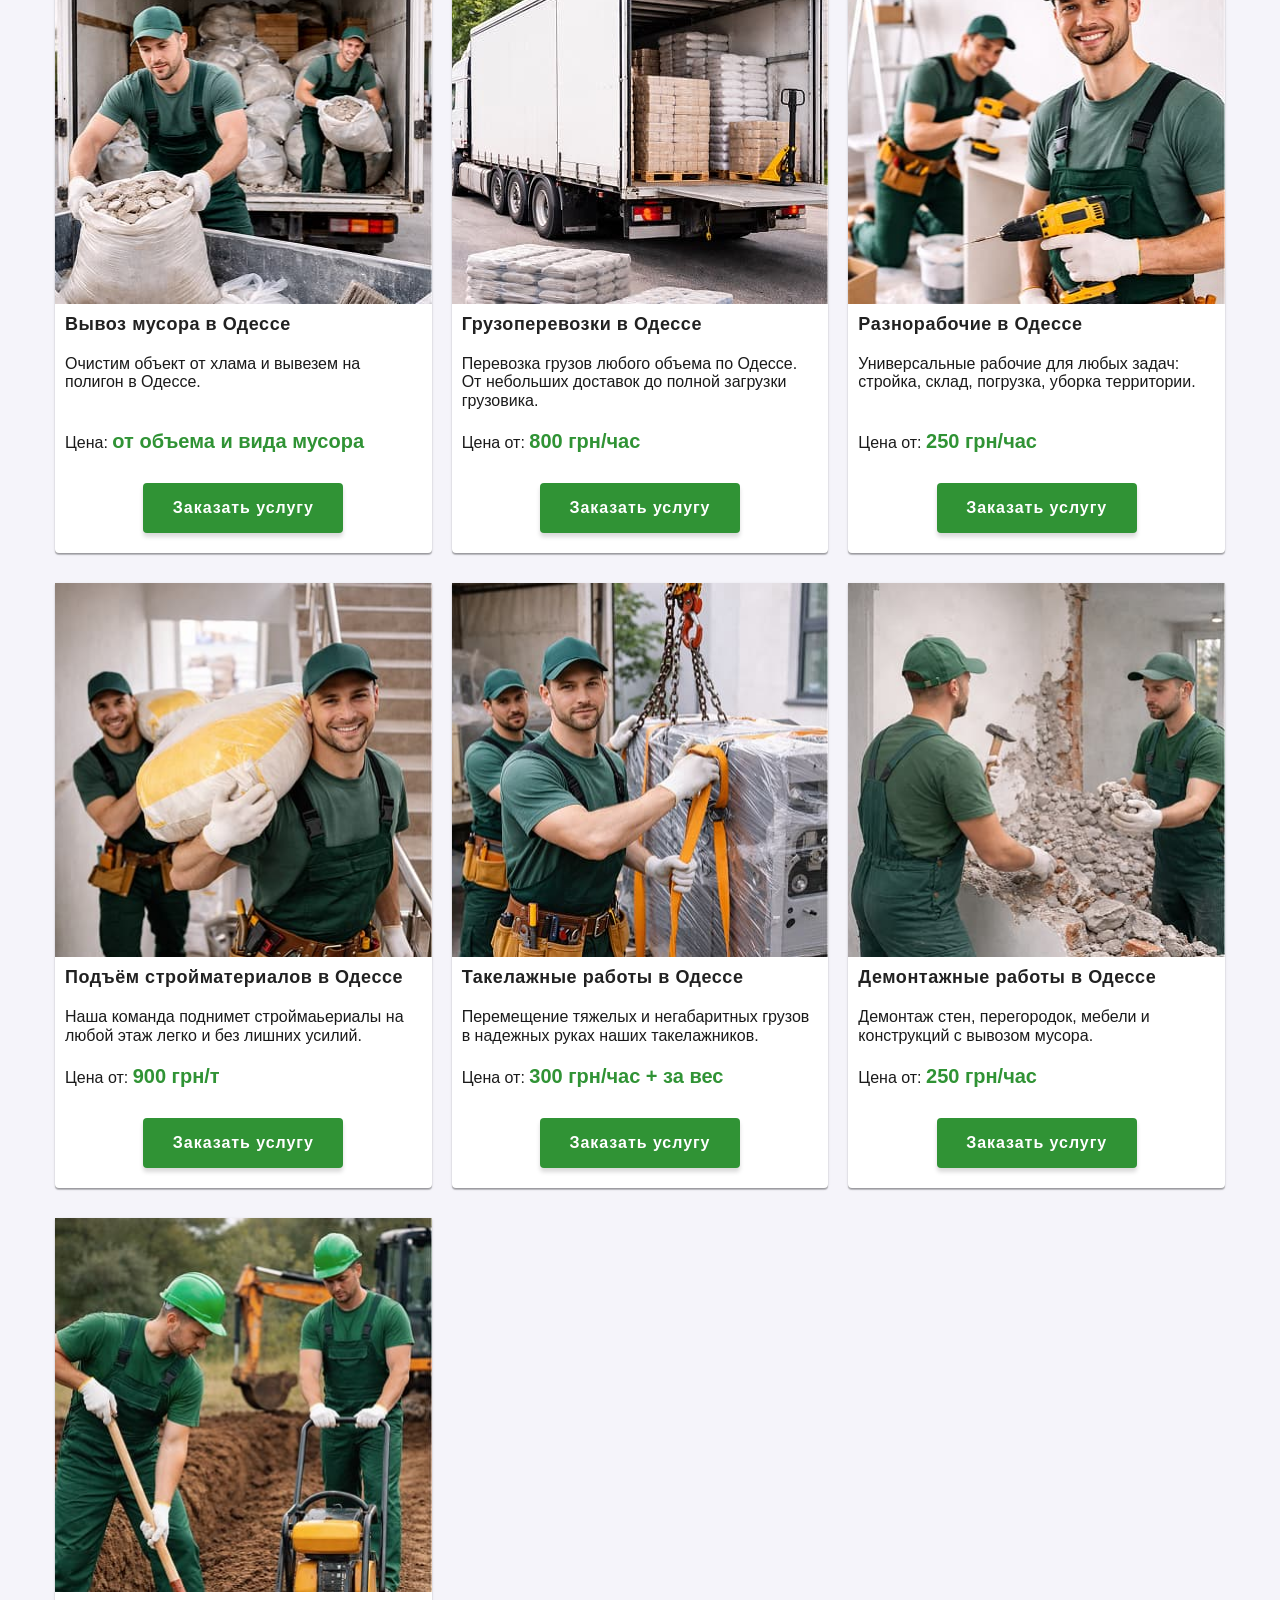
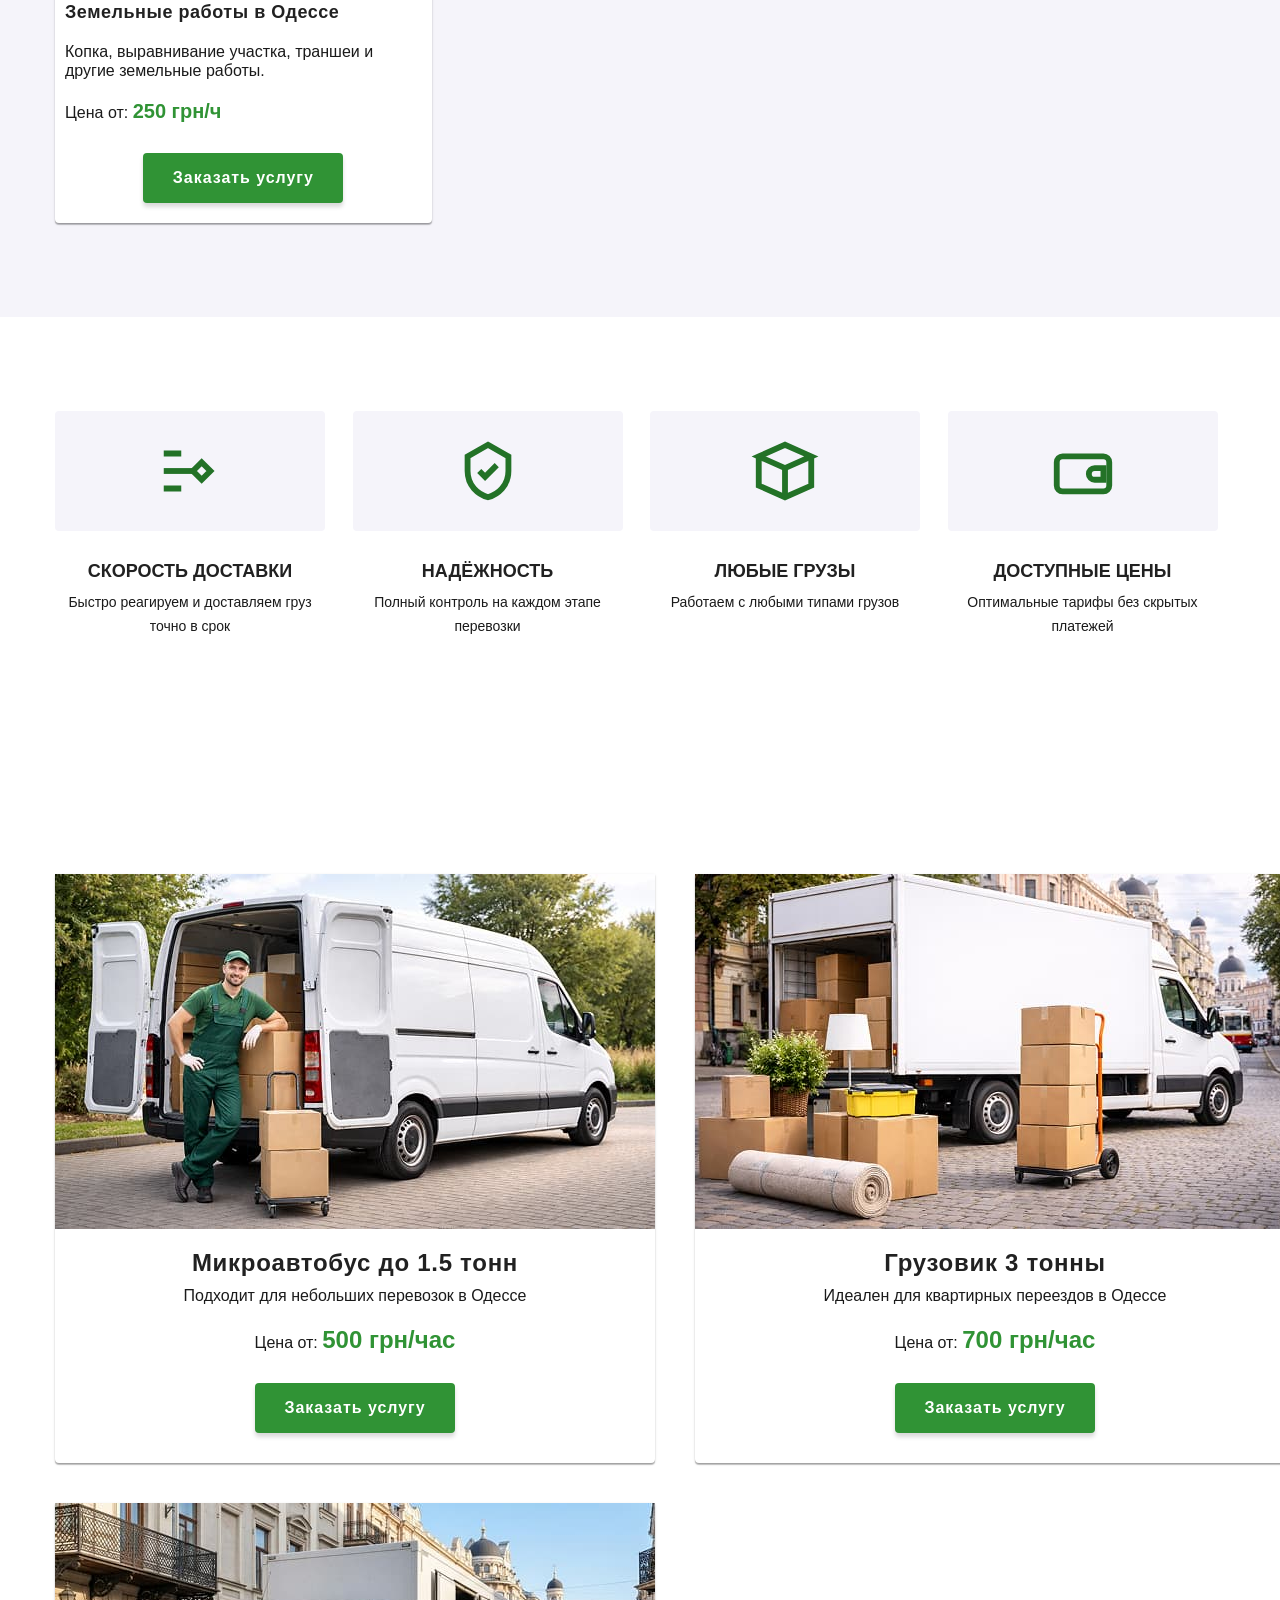
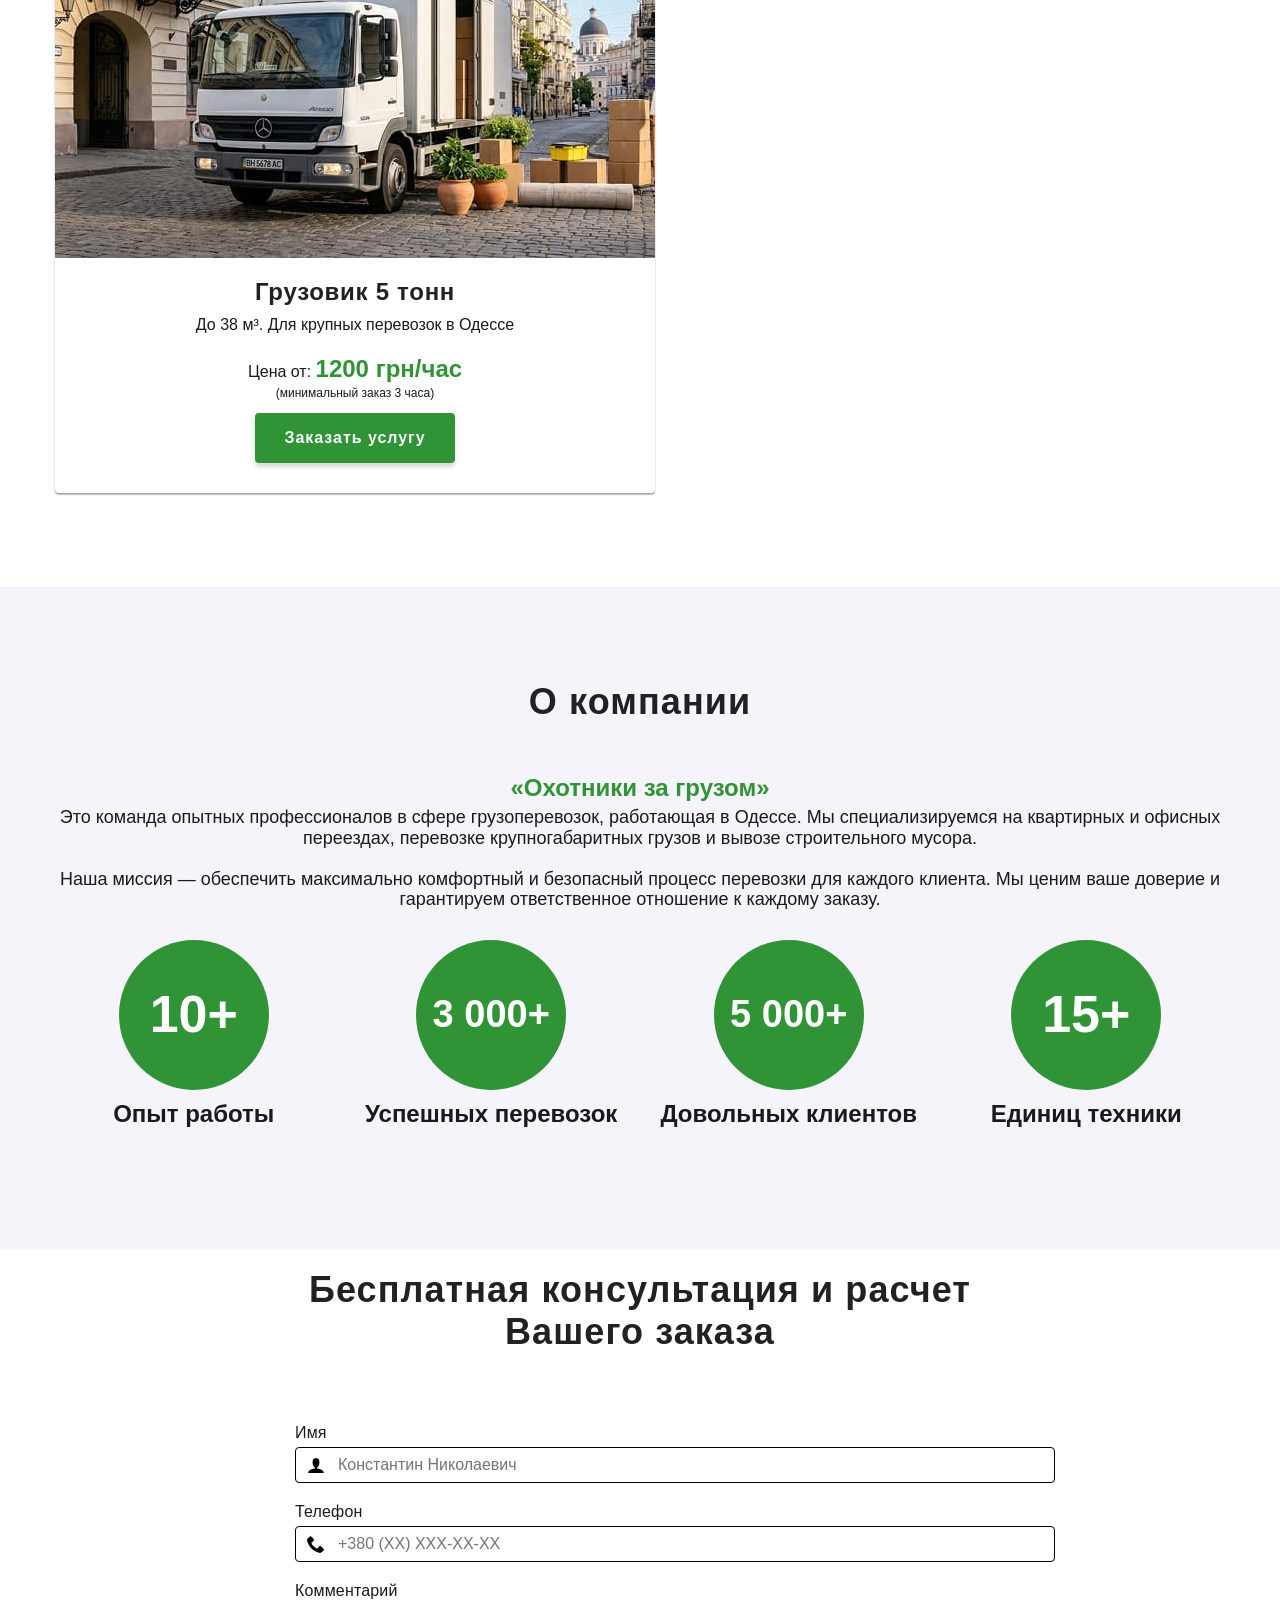
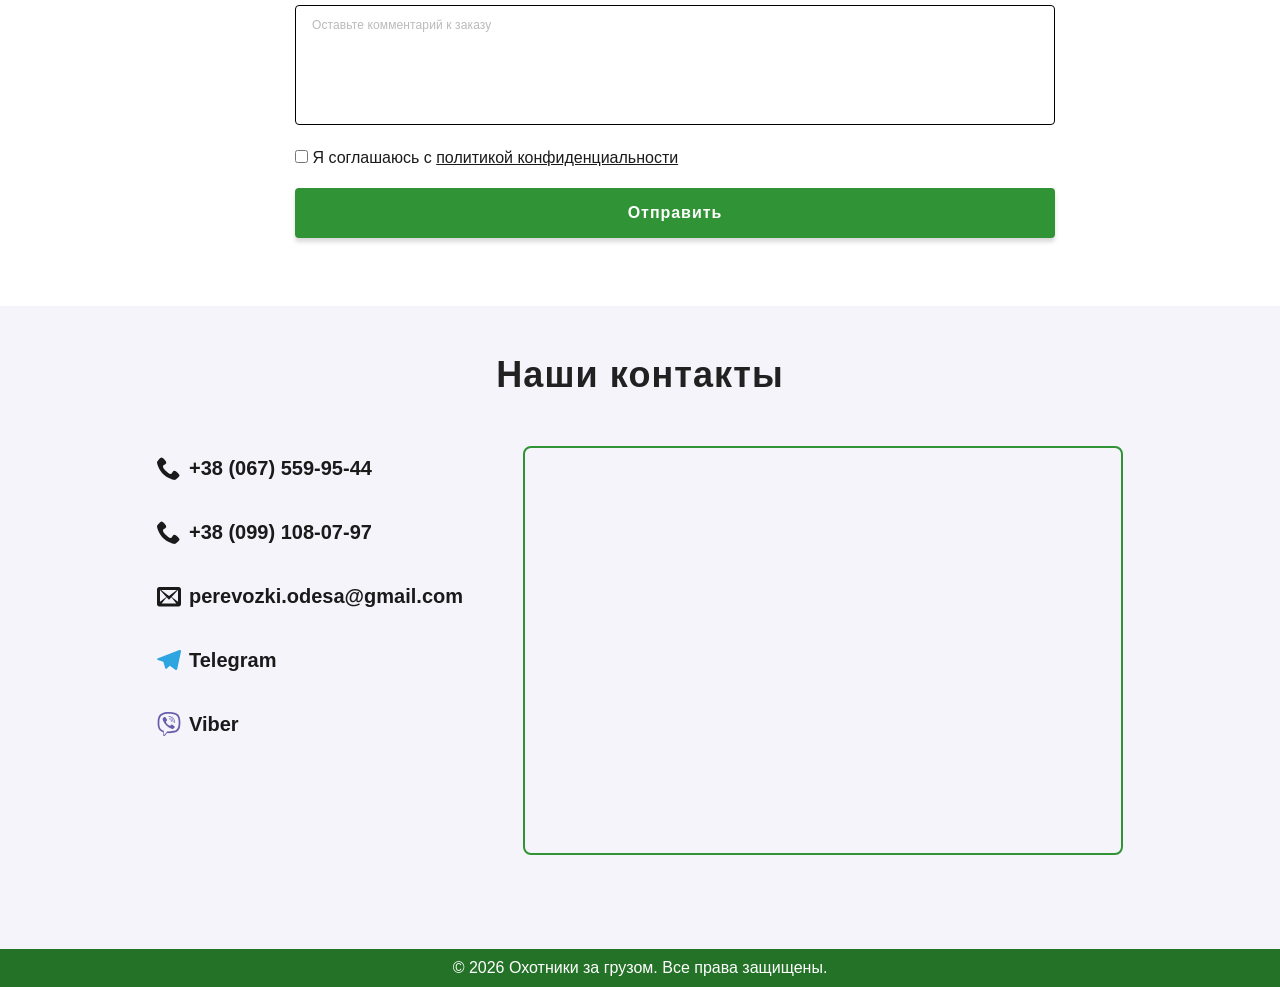
==== commit 251cdb58: "change about section" ====
--- a/ru/index.html
+++ b/ru/index.html
@@ -624,11 +624,11 @@
                         <p>Опыт работы</p>
                     </li>
                     <li class="about__list__item">
+                        <span>3 000+</span>
+                        <p>Успешных перевозок</p>
+                    </li>
+                    <li class="about__list__item">
                         <span>5 000+</span>
-                        <p>Успешных перевозок</p>
-                    </li>
-                    <li class="about__list__item">
-                        <span>3 000+</span>
                         <p>Довольных клиентов</p>
                     </li>
                     <li class="about__list__item">
